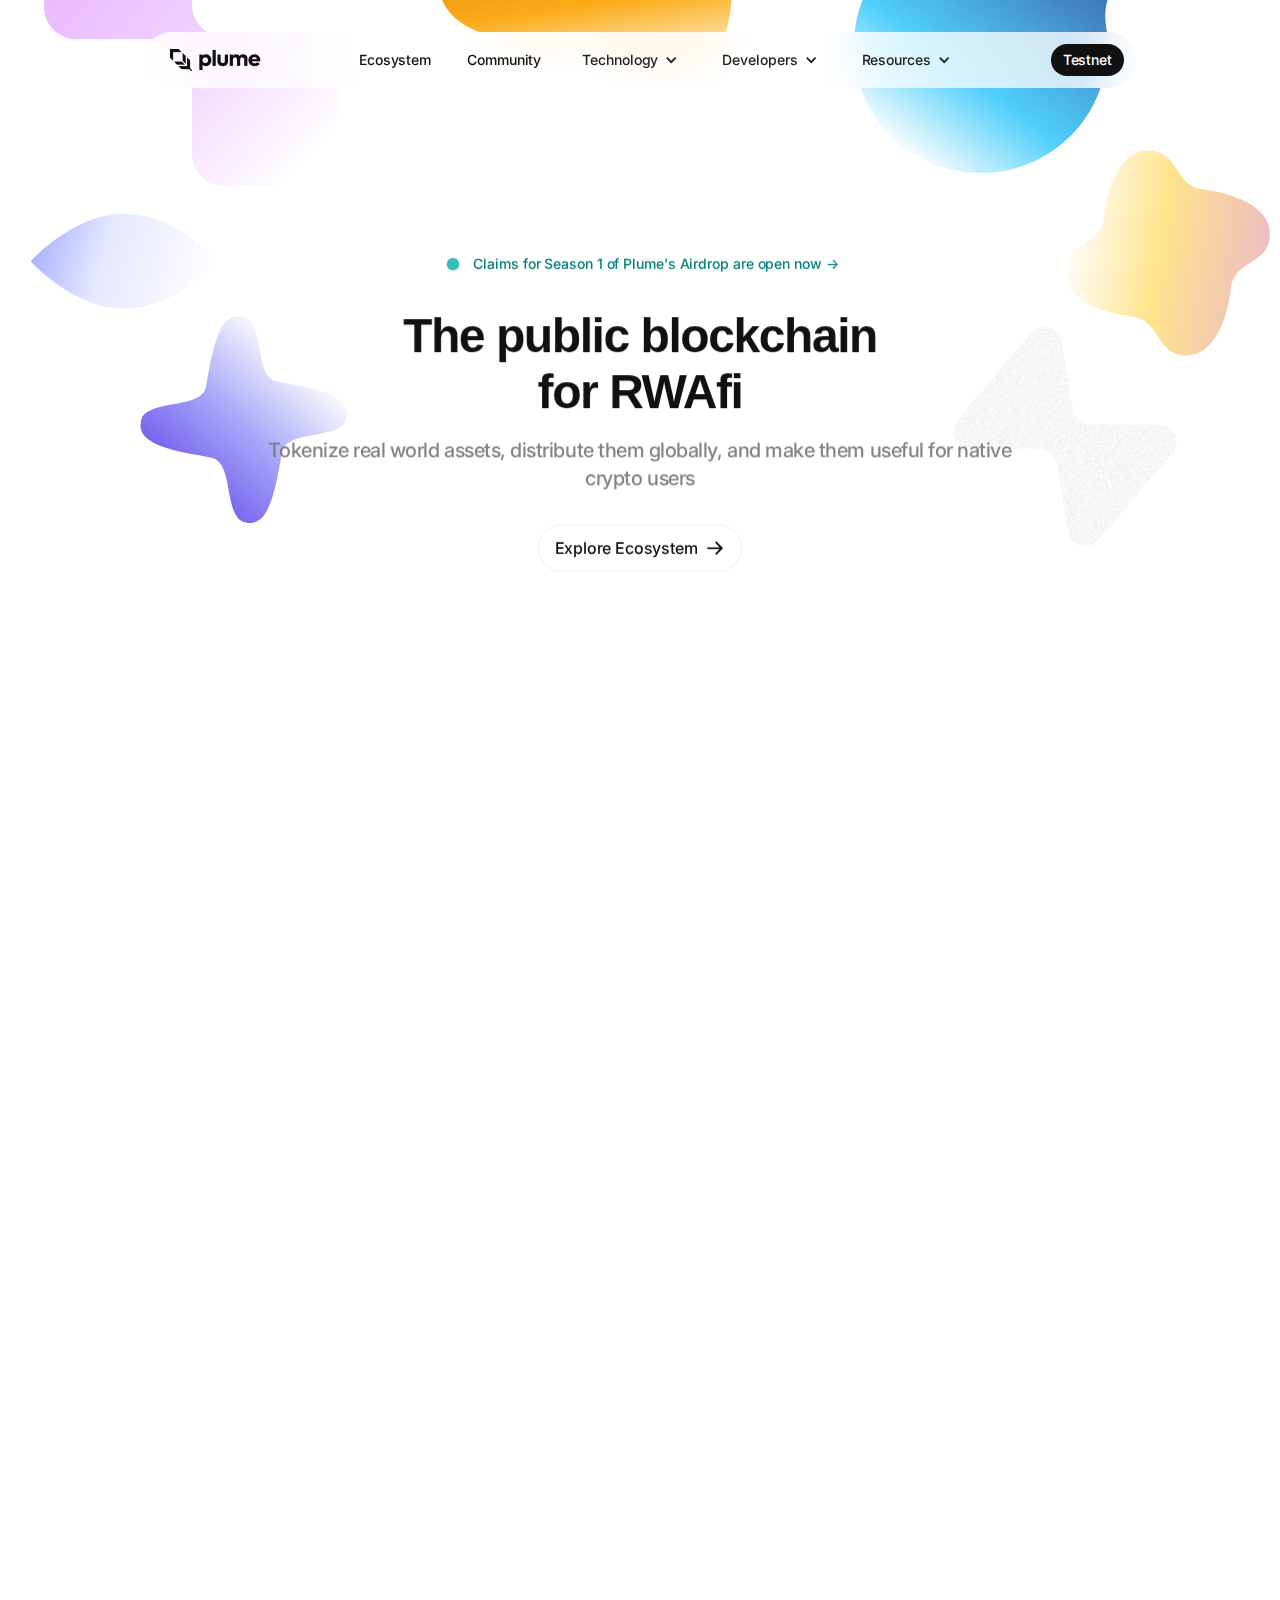
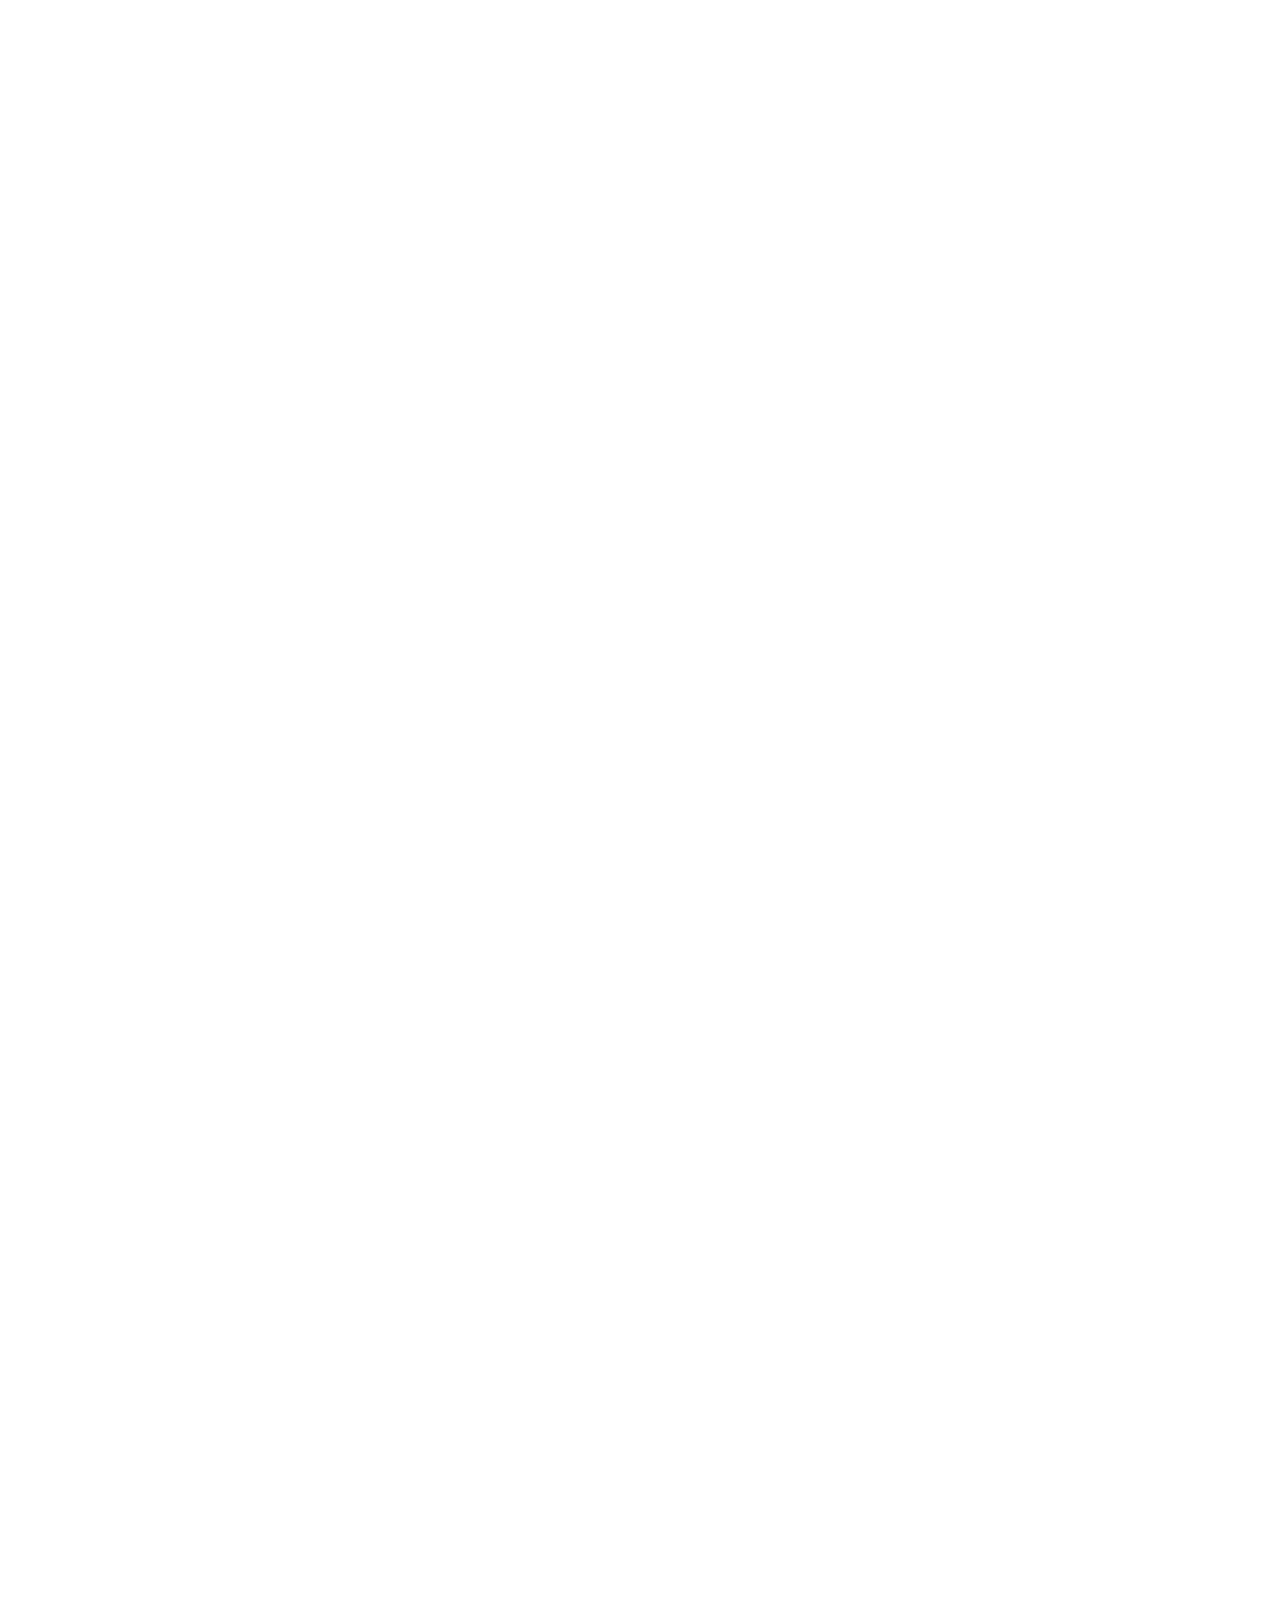
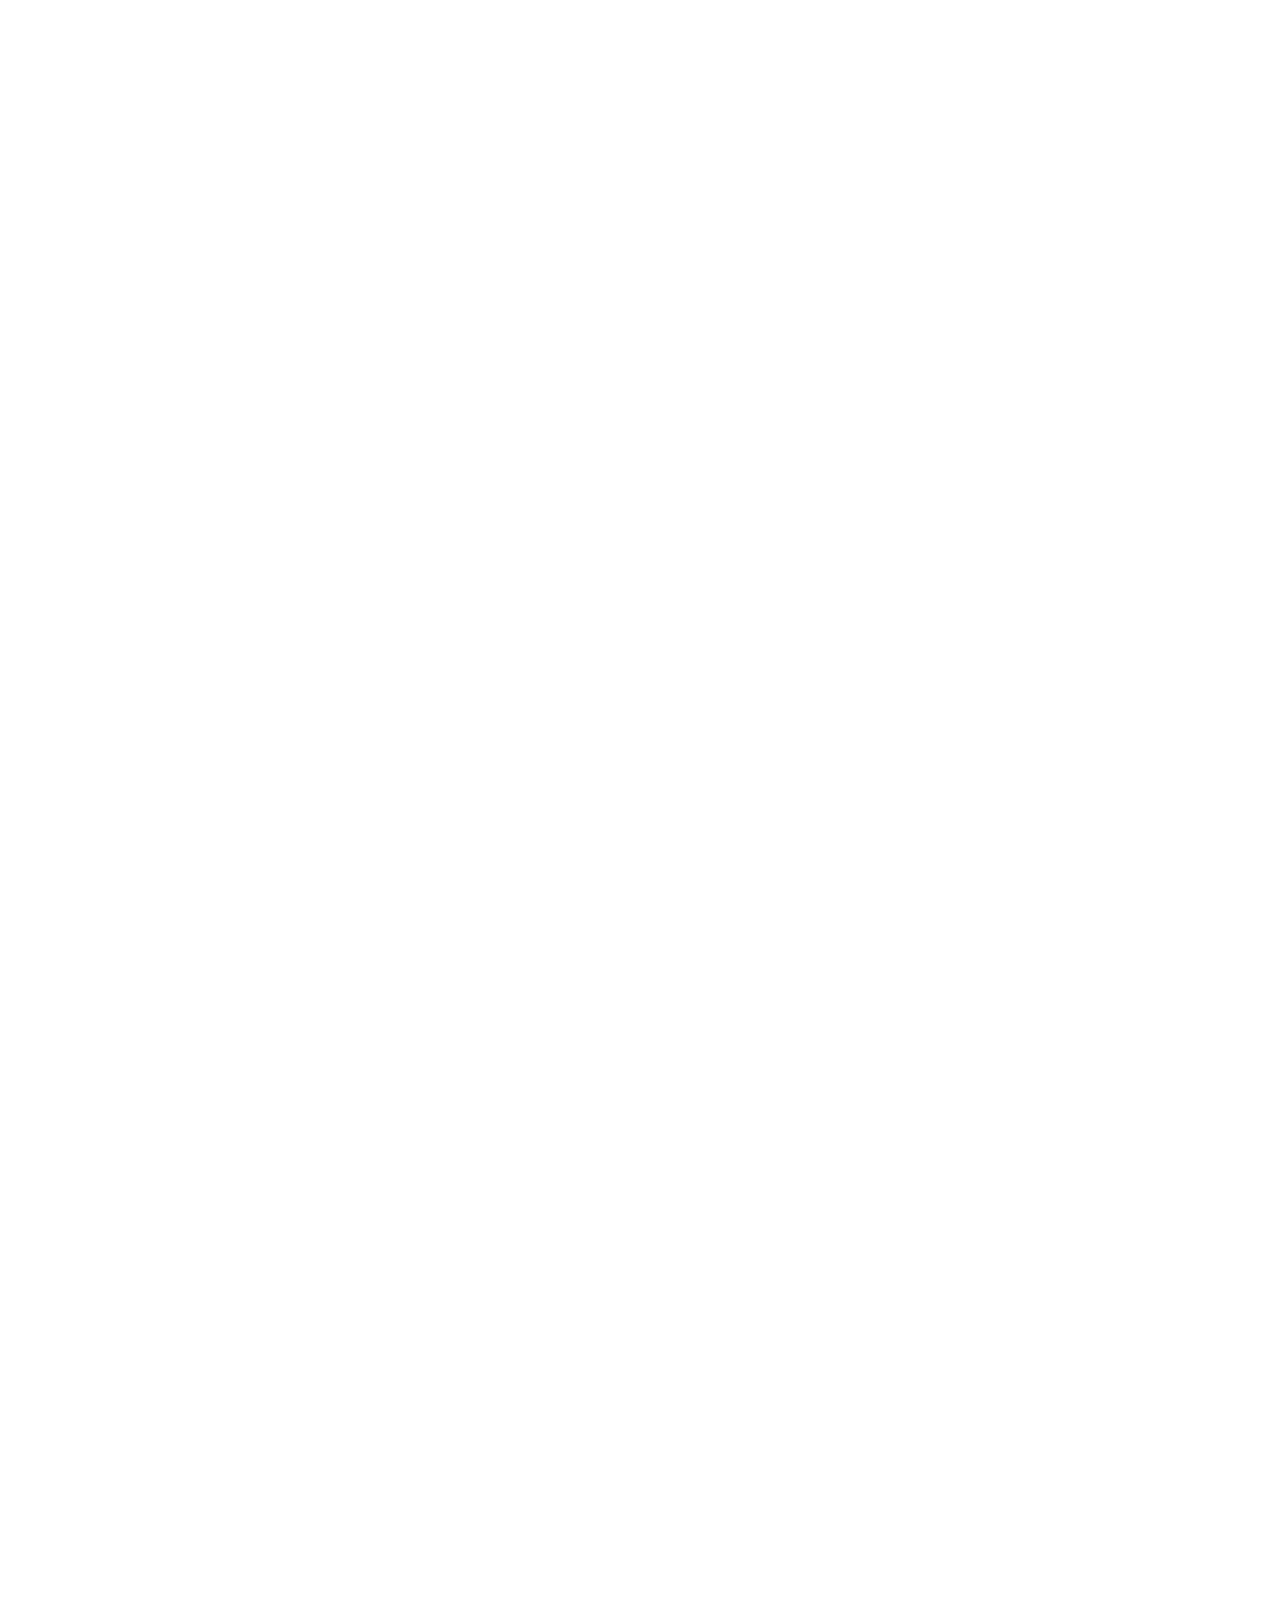
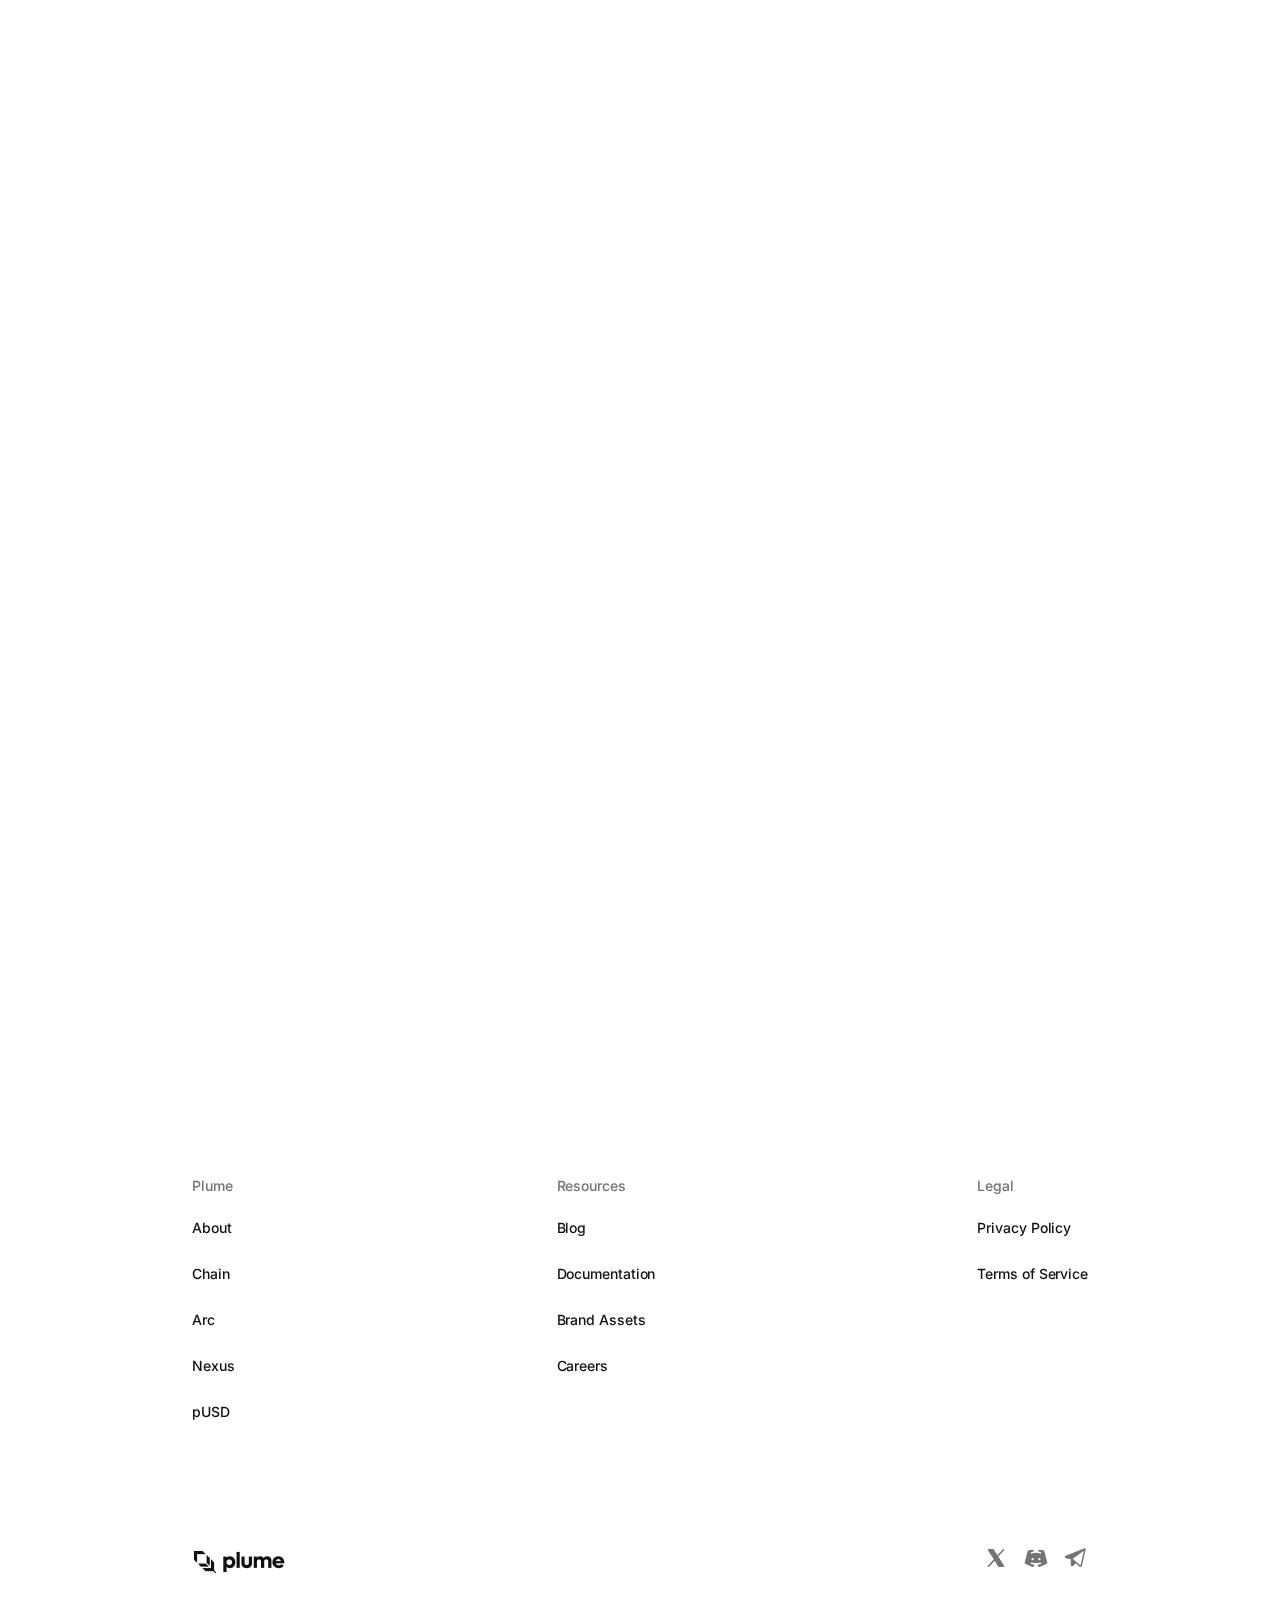
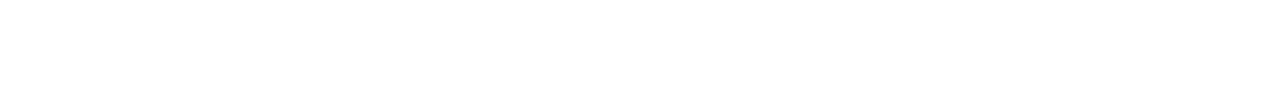
==== index.html @ bb638bd7 "Add files via upload" ====
<!DOCTYPE html>
<!-- saved from url=(0025)https://plumenetwork.xyz/ -->
<html data-wf-domain="plumenetwork.xyz" data-wf-page="67324b2baef7b6e6784f6aaf" data-wf-site="670fc97cba6a0b3f2e579538" lang="en" data-wf-locale="en" class="w-mod-js w-mod-ix wf-inter-n5-active wf-inter-n4-active wf-active"><head><meta http-equiv="Content-Type" content="text/html; charset=UTF-8"><style>.wf-force-outline-none[tabindex="-1"]:focus{outline:none;}</style><title>Plume | The public blockchain for scaling RWAs</title><meta content="Tokenize real world assets, distribute them globally, and make them useful for native crypto users" name="description"><meta content="Plume | The public blockchain for scaling RWAs" property="og:title"><meta content="Tokenize real world assets, distribute them globally, and make them useful for native crypto users" property="og:description"><meta content="sprites/mkstudioBG.png" property="og:image"><meta content="Plume | The public blockchain for scaling RWAs" property="twitter:title"><meta content="Tokenize real world assets, distribute them globally, and make them useful for native crypto users" property="twitter:description"><meta content="https://cdn.prod.website-files.com/670fc97cba6a0b3f2e579538/675d629a39787c3a728f863c_PlumeOG.png" property="twitter:image"><meta property="og:type" content="website"><meta content="summary_large_image" name="twitter:card"><meta content="width=device-width, initial-scale=1" name="viewport"><link href="./index_files/nest-2-0-810cf963e3271a70ba3f44132f80f1.webflow.e66555519.css" rel="stylesheet" type="text/css"><link href="https://fonts.googleapis.com/" rel="preconnect"><link href="https://fonts.gstatic.com/" rel="preconnect" crossorigin="anonymous"><script src="./index_files/webfont.js.Без названия" type="text/javascript"></script><link rel="stylesheet" href="./index_files/css" media="all"><script type="text/javascript">WebFont.load({  google: {    families: ["Inter:regular,500"]  }});</script><script type="text/javascript">!function(o,c){var n=c.documentElement,t=" w-mod-";n.className+=t+"js",("ontouchstart"in o||o.DocumentTouch&&c instanceof DocumentTouch)&&(n.className+=t+"touch")}(window,document);</script><link href="https://cdn.prod.website-files.com/670fc97cba6a0b3f2e579538/671109edcb5f1808ecc1634f_Frame%20(5).png" rel="shortcut icon" type="image/x-icon"><link href="https://cdn.prod.website-files.com/670fc97cba6a0b3f2e579538/671109f539e5be32a76408c8_Frame%20(4).png" rel="apple-touch-icon"><link href="https://plumenetwork.xyz/" rel="canonical"></head><body><div class="page-wrapper"><div data-animation="default" data-collapse="medium" data-duration="400" data-easing="ease" data-easing2="ease" data-no-scroll="1" role="banner" class="navbar w-nav"><div class="nav-wrapper"><a href="https://plumenetwork.xyz/" aria-current="page" class="nav-brand w-nav-brand w--current" aria-label="home"><img src="./index_files/67406fce2fbf3bd41918a4ce_Logo.png" loading="lazy" width="94" alt=""></a><nav role="navigation" class="nav-menu-wrapper w-nav-menu"><ul role="list" class="nav-menu w-list-unstyled"><li><a href="https://plumenetwork.xyz/ecosystem" class="navlink"><div class="label-link mobile-nav">Ecosystem</div></a></li><li><a href="https://plumenetwork.xyz/#community" class="navlink"><div class="label-link mobile-nav">Community</div></a></li><li class="megamenu"><div data-delay="0" data-hover="true" data-w-id="fe8d0132-309e-d86d-2155-80db00e46ed5" class="nav-dropdown w-dropdown"><div class="nav-dropdown-toggle w-dropdown-toggle" id="w-dropdown-toggle-0" aria-controls="w-dropdown-list-0" aria-haspopup="menu" aria-expanded="false" role="button" tabindex="0"><div class="nav-dropdown-icon w-icon-dropdown-toggle" aria-hidden="true" style="transform: translate3d(0px, 0px, 0px) scale3d(1, 1, 1) rotateX(0deg) rotateY(0deg) rotateZ(0deg) skew(0deg, 0deg); transform-style: preserve-3d;"></div><div class="label-link mobile-nav">Technology</div></div><nav class="nav-dropdown-list shadow-three mobile-shadow-hide products w-dropdown-list" id="w-dropdown-list-0" aria-labelledby="w-dropdown-toggle-0"><div class="nav-dropdown-product-wrapper"><div class="nav-product-subheading teritary">Core Products</div><div class="nav-grid-wrapper"><a href="https://docs.plumenetwork.xyz/plume/plume-overview/architecture" target="_blank" class="nav-dropdown-list-link w-inline-block" tabindex="0"><div class="nav-dropdown-menu"><img loading="lazy" src="./index_files/6710f6ae4201df8a7c108f2f_Plume Chain.svg" alt="" class="nav-dropdown-product-icon"><div class="text-area _0px"><div class="label-link">Plume Chain</div><div class="nav-product-subheading">The real world chain</div></div></div></a><a id="w-node-fe8d0132-309e-d86d-2155-80db00e46ee7-6cc7d90e" href="https://plumenetwork.xyz/arc" class="nav-dropdown-list-link w-inline-block" tabindex="0"><div class="nav-dropdown-menu"><img loading="lazy" src="./index_files/6720cf35961f6a507c874342_Arc_Icon.avif" alt="" class="nav-dropdown-product-icon"><div class="text-area _0px"><div class="label-link">Arc</div><div class="nav-product-subheading">Bring anything onchain</div></div></div></a><a id="w-node-e3341908-4d93-db3f-e0b2-0be761709d62-6cc7d90e" href="https://plumenetwork.xyz/pusd" class="nav-dropdown-list-link w-inline-block" tabindex="0"><div class="nav-dropdown-menu"><img loading="lazy" src="./index_files/676e9b2d7b188175ad742137_Token.svg" alt="" class="nav-dropdown-product-icon"><div class="text-area _0px"><div class="label-link">pUSD</div><div class="nav-product-subheading">Ecosystem stablecoin</div></div></div></a><a id="w-node-_93841474-8896-c633-6331-8ea1c13a9096-6cc7d90e" href="https://plumenetwork.xyz/passport" class="nav-dropdown-list-link w-inline-block" tabindex="0"><div class="nav-dropdown-menu"><img loading="lazy" src="./index_files/6773ceb3d17eb55ea7ff92ae_Plume Passport.png" alt="" class="nav-dropdown-product-icon"><div class="text-area _0px"><div class="label-link">Plume Passport</div><div class="nav-product-subheading">The RWAfi Wallet</div></div></div></a></div></div><div class="vertical-divider"></div><div class="nav-dropdown-product-wrapper"><div class="nav-product-subheading teritary">Developer Tools</div><div class="nav-grid-wrapper _2x1"><a href="https://plumenetwork.xyz/blog/skylink" class="nav-dropdown-list-link w-inline-block" tabindex="0"><div class="nav-dropdown-menu"><img width="20" loading="lazy" alt="" src="./index_files/6748a592f6801c851a538cac_Skylink.avif" class="nav-dropdown-product-icon small"><div class="text-area _0px"><div class="label-link">Skylink</div><div class="nav-product-subheading">Omnichain yield</div></div></div></a><a href="https://plumenetwork.xyz/nexus" class="nav-dropdown-list-link w-inline-block" tabindex="0"><div class="nav-dropdown-menu"><img width="20" loading="lazy" alt="" src="./index_files/6748a5927cf199061ff15c9e_Nexus.avif" class="nav-dropdown-product-icon small"><div class="text-area _0px"><div class="label-link">Nexus</div><div class="nav-product-subheading">Onchain data highway</div></div></div></a><a href="https://github.com/plumenetwork" target="_blank" class="nav-dropdown-list-link w-inline-block" tabindex="0"><div class="nav-dropdown-menu"><img loading="lazy" src="./index_files/6748a5916247d642eb257f77_Developer SDK.png" alt="" class="nav-dropdown-product-icon small"><div class="text-area _0px"><div class="label-link">Developer SDK</div><div class="nav-product-subheading">Integrate with RWAs</div></div></div></a></div></div></nav></div></li><li class="list-item"><div data-delay="0" data-hover="true" data-w-id="eb8eb91a-711e-3b75-b6d0-627594a66d32" class="nav-dropdown w-dropdown"><div class="nav-dropdown-toggle w-dropdown-toggle" id="w-dropdown-toggle-1" aria-controls="w-dropdown-list-1" aria-haspopup="menu" aria-expanded="false" role="button" tabindex="0"><div class="nav-dropdown-icon w-icon-dropdown-toggle" aria-hidden="true" style="transform: translate3d(0px, 0px, 0px) scale3d(1, 1, 1) rotateX(0deg) rotateY(0deg) rotateZ(0deg) skew(0deg, 0deg); transform-style: preserve-3d;"></div><div class="label-link mobile-nav">Developers</div></div><nav class="nav-dropdown-list shadow-three mobile-shadow-hide ecosystem w-dropdown-list" id="w-dropdown-list-1" aria-labelledby="w-dropdown-toggle-1"><div class="nav-dropdown-product-wrapper ecosystem"><a href="https://docs.plumenetwork.xyz/plume" target="_blank" class="nav-dropdown-list-link w-inline-block" tabindex="0"><div class="nav-dropdown-menu no-icon"><div class="text-area _0px"><div class="label-link">Documentation</div><div class="nav-product-subheading">Access everything you need to deploy apps on Plume</div></div></div></a><a href="https://plumenetwork.xyz/take-flight-program" class="nav-dropdown-list-link w-inline-block" tabindex="0"><div class="nav-dropdown-menu no-icon"><div class="text-area _0px"><div class="label-link">Take Flight Program</div><div class="nav-product-subheading">Discover essential tools and services for developers</div></div></div></a><a href="https://plumenetwork.xyz/aviation-academy" class="nav-dropdown-list-link w-inline-block" tabindex="0"><div class="nav-dropdown-menu no-icon"><div class="text-area _0px"><div class="label-link">Aviation Academy</div><div class="nav-product-subheading">Exclusive accelerator program for all RWA&nbsp;builders</div></div></div></a></div></nav></div></li><li class="list-item"><div data-delay="0" data-hover="true" data-w-id="0df672ce-7ff7-fd3c-ad74-2c41d672443e" class="nav-dropdown w-dropdown"><div class="nav-dropdown-toggle w-dropdown-toggle" id="w-dropdown-toggle-2" aria-controls="w-dropdown-list-2" aria-haspopup="menu" aria-expanded="false" role="button" tabindex="0"><div class="nav-dropdown-icon w-icon-dropdown-toggle" aria-hidden="true" style="transform: translate3d(0px, 0px, 0px) scale3d(1, 1, 1) rotateX(0deg) rotateY(0deg) rotateZ(0deg) skew(0deg, 0deg); transform-style: preserve-3d;"></div><div class="label-link mobile-nav">Resources</div></div><nav class="nav-dropdown-list shadow-three mobile-shadow-hide ecosystem w-dropdown-list" id="w-dropdown-list-2" aria-labelledby="w-dropdown-toggle-2"><div class="nav-dropdown-product-wrapper ecosystem"><a href="https://plumenetwork.xyz/blog" class="nav-dropdown-list-link w-inline-block" tabindex="0"><div class="nav-dropdown-menu no-icon no-description"><div class="text-area _0px"><div class="label-link">Blog</div></div></div></a><a href="https://plumenetwork.xyz/media-kit" class="nav-dropdown-list-link w-inline-block" tabindex="0"><div class="nav-dropdown-menu no-icon no-description"><div class="text-area _0px"><div class="label-link">Brand Assets</div></div></div></a><a href="https://jobs.ashbyhq.com/plume-network" target="_blank" class="nav-dropdown-list-link w-inline-block" tabindex="0"><div class="nav-dropdown-menu no-icon no-description"><div class="text-area _0px"><div class="label-link">Careers</div></div></div></a><a href="https://docs.plumenetwork.xyz/plume" target="_blank" class="nav-dropdown-list-link w-inline-block" tabindex="0"><div class="nav-dropdown-menu no-icon no-description"><div class="text-area _0px"><div class="label-link">About Plume</div></div></div></a></div></nav></div></li></ul></nav><div class="nav-cta-wrapper"><a href="https://miles.plumenetwork.xyz/" class="navlink cta mobile-only"><div class="label-link">Testnet</div></a><div class="menu-button w-nav-button" style="-webkit-user-select: text;" aria-label="menu" role="button" tabindex="0" aria-controls="w-nav-overlay-0" aria-haspopup="menu" aria-expanded="false"><div class="w-icon-nav-menu"></div></div></div></div><div class="spacer _140px"></div><div class="w-nav-overlay" data-wf-ignore="" id="w-nav-overlay-0"></div></div><div class="lottie-hero" data-w-id="0368e6d7-a302-f1f2-7a1b-237a6a1815b2" data-animation-type="lottie" data-src="https://cdn.prod.website-files.com/670fc97cba6a0b3f2e579538/6733bc52d12033080bbe8a1b_Hero%20(2).json" data-loop="0" data-direction="1" data-autoplay="1" data-is-ix2-target="0" data-renderer="svg" data-default-duration="0" data-duration="0"><svg xmlns="http://www.w3.org/2000/svg" xmlns:xlink="http://www.w3.org/1999/xlink" viewBox="0 0 1920 900" width="1920" height="900" preserveAspectRatio="xMidYMid meet" style="width: 100%; height: 100%; transform: translate3d(0px, 0px, 0px); content-visibility: visible;"><defs><clippath id="__lottie_element_3"><rect width="1920" height="900" x="0" y="0"></rect></clippath><image href="[data-uri]"></image><clippath id="__lottie_element_10"><path d="M0,0 L649,0 L649,325 L0,325z"></path></clippath><clippath id="__lottie_element_15"><path d="M0,0 L319,0 L319,319 L0,319z"></path></clippath><clippath id="__lottie_element_20"><path d="M0,0 L359,0 L359,359 L0,359z"></path></clippath><clippath id="__lottie_element_25"><path d="M0,0 L445,0 L445,280 L0,280z"></path></clippath><clippath id="__lottie_element_30"><path d="M0,0 L491,0 L491,491 L0,491z"></path></clippath><clippath id="__lottie_element_35"><path d="M0,0 L599,0 L599,262 L0,262z"></path></clippath><clippath id="__lottie_element_40"><path d="M0,0 L283,0 L283,282 L0,282z"></path></clippath><clippath id="__lottie_element_44"><path d="M0,0 L649,0 L649,325 L0,325z"></path></clippath><g id="__lottie_element_47"><g transform="matrix(1,0,0,1,113,-306)" opacity="1" style="display: block;"><g opacity="1" transform="matrix(1,0,0,1,-112.8095703125,-17.66436767578125)"><g opacity="1" transform="matrix(-0.962279736995697,-0.27206191420555115,0.27206191420555115,-0.962279736995697,324.183837890625,324.18377685546875)"><path fill="rgb(0,0,0)" fill-opacity="1" d=" M262.6369934082031,-262.6369934082031 C262.6369934082031,-262.6369934082031 262.6369934082031,262.6369934082031 262.6369934082031,262.6369934082031 C262.6369934082031,262.6369934082031 -262.6369934082031,262.6369934082031 -262.6369934082031,262.6369934082031 C-262.6369934082031,262.6369934082031 -262.6369934082031,-262.6369934082031 -262.6369934082031,-262.6369934082031 C-262.6369934082031,-262.6369934082031 262.6369934082031,-262.6369934082031 262.6369934082031,-262.6369934082031z"></path></g></g></g></g><mask id="__lottie_element_47_1" mask-type="alpha"><use href="#__lottie_element_47"></use></mask><clippath id="__lottie_element_55"><path d="M0,0 L534,0 L534,283 L0,283z"></path></clippath><clippath id="__lottie_element_59"><path d="M0,0 L534,0 L534,283 L0,283z"></path></clippath><g id="__lottie_element_62"><g transform="matrix(1,0,0,1,22,-305)" opacity="1" style="display: block;"><g opacity="1" transform="matrix(1,0,0,1,0,0)"><g opacity="1" transform="matrix(1,0,0,1,0,0)"><path fill="rgb(0,0,0)" fill-opacity="1" d=" M62.831016540527344,157.0581817626953 C76.74102020263672,186.73818969726562 69.57101440429688,224.91429138183594 47.831016540527344,249.4454803466797 C29.43101692199707,270.2183837890625 15.291017532348633,295.3583984375 7.231017112731934,323.8577575683594 C-21.378982543945312,425.05218505859375 37.46101760864258,530.2802124023438 138.6610107421875,558.8911743164062 C239.85101318359375,587.502197265625 345.0810241699219,528.6611938476562 373.6910095214844,427.4661865234375 C381.5710144042969,399.610595703125 382.8210144042969,371.4491882324219 378.3810119628906,344.66339111328125 C373.0210266113281,312.3265686035156 387.2610168457031,276.1844787597656 414.8310241699219,258.45458984375 C449.031005859375,236.45828247070312 477.84100341796875,205.87619018554688 497.6910095214844,168.711181640625 C511.36102294921875,143.1221923828125 494.6310119628906,113.67118835449219 466.72100830078125,105.77919006347656 C344.3443603515625,71.18019104003906 221.96768188476562,36.5811882019043 99.59101867675781,1.9821873903274536 C71.68101501464844,-5.9108123779296875 42.011016845703125,10.420186996459961 40.25101852416992,39.37818908691406 C37.75101852416992,80.60718536376953 45.90101623535156,120.96218872070312 62.831016540527344,157.0581817626953 C62.831016540527344,157.0581817626953 62.831016540527344,157.0581817626953 62.831016540527344,157.0581817626953 C62.831016540527344,157.0581817626953 62.831016540527344,157.0581817626953 62.831016540527344,157.0581817626953z"></path><g opacity="1" transform="matrix(1,0,0,1,0,0)"></g></g></g></g></g><mask id="__lottie_element_62_1" mask-type="alpha"><use href="#__lottie_element_62"></use></mask><lineargradient id="__lottie_element_71" spreadMethod="pad" gradientUnits="userSpaceOnUse" x1="-216.8599853515625" y1="225.56500244140625" x2="126.469970703125" y2="-230.093994140625"><stop offset="0%" stop-color="rgb(255,255,255)" stop-opacity="1"></stop><stop offset="27%" stop-color="rgb(82,208,251)" stop-opacity="1"></stop><stop offset="100%" stop-color="rgb(50,45,127)" stop-opacity="1"></stop></lineargradient><clippath id="__lottie_element_76"><path d="M0,0 L319,0 L319,319 L0,319z"></path></clippath><g id="__lottie_element_79"><g transform="matrix(1,0,0,1,6,6)" opacity="1" style="display: block;"><g opacity="1" transform="matrix(1,0,0,1,0,0)"><g opacity="1" transform="matrix(1,0,0,1,0,0)"><path fill="rgb(0,0,0)" fill-opacity="1" d=" M176.81454467773438,307.3863525390625 C136.42454528808594,302.6533508300781 142.1045379638672,254.18235778808594 101.71453857421875,249.4503631591797 C55.22454071044922,244.00335693359375 -5.1054582595825195,223.30435180664062 0.3445417881011963,176.80235290527344 C5.0845417976379395,136.4143524169922 53.534542083740234,142.0923614501953 58.274539947509766,101.70536041259766 C63.714542388916016,55.23735809326172 84.41454315185547,-5.104641914367676 130.92454528808594,0.34435805678367615 C171.31454467773438,5.077358245849609 165.63453674316406,53.54835891723633 206.01454162597656,58.28135681152344 C252.49453735351562,63.726356506347656 312.83453369140625,84.42636108398438 307.3845520019531,130.92835998535156 C302.654541015625,171.3163604736328 254.18453979492188,165.63735961914062 249.4445343017578,206.02435302734375 C243.97454833984375,252.5753631591797 223.30453491210938,312.8333435058594 176.81454467773438,307.3863525390625 C176.81454467773438,307.3863525390625 176.81454467773438,307.3863525390625 176.81454467773438,307.3863525390625 C176.81454467773438,307.3863525390625 176.81454467773438,307.3863525390625 176.81454467773438,307.3863525390625z"></path><g opacity="1" transform="matrix(1,0,0,1,0,0)"></g></g></g></g></g><mask id="__lottie_element_79_1" mask-type="alpha"><use href="#__lottie_element_79"></use></mask><lineargradient id="__lottie_element_88" spreadMethod="pad" gradientUnits="userSpaceOnUse" x1="316" y1="35" x2="-150.4000244140625" y2="-34.102996826171875"><stop offset="0%" stop-color="rgb(223,153,247)" stop-opacity="1"></stop><stop offset="70%" stop-color="rgb(255,229,144)" stop-opacity="1"></stop><stop offset="100%" stop-color="rgb(255,255,255)" stop-opacity="1"></stop></lineargradient><clippath id="__lottie_element_93"><path d="M0,0 L359,0 L359,359 L0,359z"></path></clippath><g id="__lottie_element_96"><g transform="matrix(1,0,0,1,24,24)" opacity="1" style="display: block;"><g opacity="1" transform="matrix(1,0,0,1,-23.7913818359375,-23.789093017578125)"><g opacity="1" transform="matrix(0.9773417115211487,0.21166767179965973,-0.21166767179965973,0.9773417115211487,179.26397705078125,179.26397705078125)"><path fill="rgb(0,0,0)" fill-opacity="1" d=" M150.7675018310547,-150.7675018310547 C150.7675018310547,-150.7675018310547 150.7675018310547,150.7675018310547 150.7675018310547,150.7675018310547 C150.7675018310547,150.7675018310547 -150.7675018310547,150.7675018310547 -150.7675018310547,150.7675018310547 C-150.7675018310547,150.7675018310547 -150.7675018310547,-150.7675018310547 -150.7675018310547,-150.7675018310547 C-150.7675018310547,-150.7675018310547 150.7675018310547,-150.7675018310547 150.7675018310547,-150.7675018310547z"></path></g></g></g></g><mask id="__lottie_element_96_1" mask-type="alpha"><use href="#__lottie_element_96"></use></mask><clippath id="__lottie_element_104"><path d="M0,0 L359,0 L359,359 L0,359z"></path></clippath><clippath id="__lottie_element_108"><path d="M0,0 L359,0 L359,359 L0,359z"></path></clippath><g id="__lottie_element_111"><g clip-path="url(#__lottie_element_112)" transform="matrix(1,0,0,1,0.208831787109375,0.210906982421875)" opacity="1" style="display: block;"><g transform="matrix(1,0,0,1,0,0)" opacity="1" style="display: block;"><g opacity="1" transform="matrix(1,0,0,1,0.0000152587890625,0.0000152587890625)"><path fill="rgb(255,255,255)" fill-opacity="1" d=" M358.52801513671875,63.82500076293945 C260.2936706542969,42.54999923706055 162.059326171875,21.274999618530273 63.82500076293945,0 C42.54999923706055,98.23433685302734 21.274999618530273,196.4686737060547 0,294.7030029296875 C98.23433685302734,315.9779968261719 196.4686737060547,337.25299072265625 294.7030029296875,358.52801513671875 C315.9779968261719,260.2936706542969 337.25299072265625,162.059326171875 358.52801513671875,63.82500076293945 C358.52801513671875,63.82500076293945 358.52801513671875,63.82500076293945 358.52801513671875,63.82500076293945 C358.52801513671875,63.82500076293945 358.52801513671875,63.82500076293945 358.52801513671875,63.82500076293945z"></path></g></g></g></g><clippath id="__lottie_element_112"><path d="M0,0 L359,0 L359,359 L0,359z"></path></clippath><mask id="__lottie_element_111_1" mask-type="alpha"><use href="#__lottie_element_111"></use></mask><clippath id="__lottie_element_120"><path d="M0,0 L327,0 L327,327 L0,327z"></path></clippath><clippath id="__lottie_element_124"><path d="M0,0 L327,0 L327,327 L0,327z"></path></clippath><g id="__lottie_element_127"><g transform="matrix(1,0,0,1,8,8)" opacity="1" style="display: block;"><g opacity="1" transform="matrix(1,0,0,1,0,0)"><g opacity="1" transform="matrix(1,0,0,1,0,0)"><path fill="rgb(0,0,0)" fill-opacity="1" d=" M157.9578399658203,310.2759094238281 C123.55984497070312,302.826904296875 141.4418487548828,220.26390075683594 107.04283905029297,212.81390380859375 C67.45184326171875,204.23989868164062 -7.900157928466797,197.53990173339844 0.6738421320915222,157.95089721679688 C8.122841835021973,123.55490112304688 90.67584228515625,141.43389892578125 98.12483978271484,107.03789520263672 C106.69583892822266,67.46289825439453 113.39684295654297,-7.901102542877197 152.9878387451172,0.6738976240158081 C187.38584899902344,8.123897552490234 169.5048370361328,90.68689727783203 203.90284729003906,98.13589477539062 C243.49383544921875,106.71089935302734 318.8468322753906,113.40989685058594 310.2758483886719,152.98390197753906 C302.8258361816406,187.3809051513672 220.2588348388672,169.4989013671875 212.80984497070312,203.8948974609375 C204.23583984375,243.48390197753906 197.54983520507812,318.85089111328125 157.9578399658203,310.2759094238281 C157.9578399658203,310.2759094238281 157.9578399658203,310.2759094238281 157.9578399658203,310.2759094238281 C157.9578399658203,310.2759094238281 157.9578399658203,310.2759094238281 157.9578399658203,310.2759094238281z"></path><g opacity="1" transform="matrix(1,0,0,1,0,0)"></g></g></g></g></g><mask id="__lottie_element_127_1" mask-type="alpha"><use href="#__lottie_element_127"></use></mask><lineargradient id="__lottie_element_136" spreadMethod="pad" gradientUnits="userSpaceOnUse" x1="95.5" y1="-86" x2="-128" y2="153.5"><stop offset="0%" stop-color="rgb(255,255,255)" stop-opacity="1"></stop><stop offset="40%" stop-color="rgb(173,173,250)" stop-opacity="1"></stop><stop offset="100%" stop-color="rgb(90,60,232)" stop-opacity="1"></stop></lineargradient><clippath id="__lottie_element_144"><path d="M0,0 L445,0 L445,280 L0,280z"></path></clippath><g id="__lottie_element_147"><g transform="matrix(1,0,0,1,0,-165)" opacity="1" style="display: block;"><g opacity="1" transform="matrix(1,0,0,1,0,0)"><g opacity="1" transform="matrix(1,0,0,1,222.29200744628906,222.29200744628906)"><path fill="rgb(0,0,0)" fill-opacity="1" d=" M222.29200744628906,-222.29200744628906 C222.29200744628906,-222.29200744628906 222.29200744628906,222.29200744628906 222.29200744628906,222.29200744628906 C222.29200744628906,222.29200744628906 -222.29200744628906,222.29200744628906 -222.29200744628906,222.29200744628906 C-222.29200744628906,222.29200744628906 -222.29200744628906,-222.29200744628906 -222.29200744628906,-222.29200744628906 C-222.29200744628906,-222.29200744628906 222.29200744628906,-222.29200744628906 222.29200744628906,-222.29200744628906z"></path></g></g></g></g><mask id="__lottie_element_147_1" mask-type="alpha"><use href="#__lottie_element_147"></use></mask><clippath id="__lottie_element_155"><path d="M0,0 L445,0 L445,281 L0,281z"></path></clippath><clippath id="__lottie_element_159"><path d="M0,0 L445,0 L445,281 L0,281z"></path></clippath><g id="__lottie_element_162"><g clip-path="url(#__lottie_element_163)" transform="matrix(1,0,0,1,0,-164)" opacity="1" style="display: block;"><g transform="matrix(1,0,0,1,0,0)" opacity="1" style="display: block;"><g opacity="1" transform="matrix(1,0,0,1,0.0000152587890625,0.0000152587890625)"><path fill="rgb(255,255,255)" fill-opacity="1" d=" M444.5840148925781,0 C296.38934326171875,0 148.19467163085938,0 0,0 C0,148.19467163085938 0,296.38934326171875 0,444.5840148925781 C148.19467163085938,444.5840148925781 296.38934326171875,444.5840148925781 444.5840148925781,444.5840148925781 C444.5840148925781,296.38934326171875 444.5840148925781,148.19467163085938 444.5840148925781,0 C444.5840148925781,0 444.5840148925781,0 444.5840148925781,0 C444.5840148925781,0 444.5840148925781,0 444.5840148925781,0z"></path></g></g></g></g><clippath id="__lottie_element_163"><path d="M0,0 L445,0 L445,445 L0,445z"></path></clippath><mask id="__lottie_element_162_1" mask-type="alpha"><use href="#__lottie_element_162"></use></mask><clippath id="__lottie_element_171"><path d="M0,0 L445,0 L445,281 L0,281z"></path></clippath><clippath id="__lottie_element_175"><path d="M0,0 L445,0 L445,281 L0,281z"></path></clippath><g id="__lottie_element_178"><g transform="matrix(1,0,0,1,0,-164)" opacity="1" style="display: block;"><g opacity="1" transform="matrix(1,0,0,1,0,0)"><g opacity="1" transform="matrix(1,0,0,1,0,0)"><path fill="rgb(0,0,0)" fill-opacity="1" d=" M222.29200744628906,48.904300689697266 C222.29200744628906,21.895200729370117 200.39700317382812,0 173.38800048828125,0 C131.89332580566406,0 90.39866638183594,0 48.90399932861328,0 C21.895000457763672,0 1.4210854715202004e-14,21.895099639892578 1.4210854715202004e-14,48.904300689697266 C1.4210854715202004e-14,90.93186950683594 1.4210854715202004e-14,132.9594268798828 1.4210854715202004e-14,174.98699951171875 C1.4210854715202004e-14,201.99620056152344 21.895000457763672,223.88999938964844 48.90399932861328,223.88999938964844 C90.39866638183594,223.88999938964844 131.89332580566406,223.88999938964844 173.38800048828125,223.88999938964844 C200.39700317382812,223.88999938964844 222.29200744628906,245.78599548339844 222.29200744628906,272.7950134277344 C222.29200744628906,313.75665283203125 222.29200744628906,354.71832275390625 222.29200744628906,395.67999267578125 C222.29200744628906,422.68798828125 244.18800354003906,444.5840148925781 271.1960144042969,444.5840148925781 C312.690673828125,444.5840148925781 354.1853332519531,444.5840148925781 395.67999267578125,444.5840148925781 C422.68798828125,444.5840148925781 444.5840148925781,422.68798828125 444.5840148925781,395.67999267578125 C444.5840148925781,353.6520080566406 444.5840148925781,311.6239929199219 444.5840148925781,269.59600830078125 C444.5840148925781,242.58700561523438 422.68798828125,220.6929931640625 395.67999267578125,220.6929931640625 C354.1853332519531,220.6929931640625 312.690673828125,220.6929931640625 271.1960144042969,220.6929931640625 C244.18800354003906,220.6929931640625 222.29200744628906,198.797607421875 222.29200744628906,171.7884063720703 C222.29200744628906,130.8270263671875 222.29200744628906,89.86566925048828 222.29200744628906,48.904300689697266 C222.29200744628906,48.904300689697266 222.29200744628906,48.904300689697266 222.29200744628906,48.904300689697266 C222.29200744628906,48.904300689697266 222.29200744628906,48.904300689697266 222.29200744628906,48.904300689697266z"></path><g opacity="1" transform="matrix(1,0,0,1,0,0)"></g></g></g></g></g><mask id="__lottie_element_178_1" mask-type="alpha"><use href="#__lottie_element_178"></use></mask><lineargradient id="__lottie_element_187" spreadMethod="pad" gradientUnits="userSpaceOnUse" x1="-191.37899780273438" y1="-164.7041015625" x2="175.40301513671875" y2="176.51400756835938"><stop offset="0%" stop-color="rgb(233,184,255)" stop-opacity="1"></stop><stop offset="50%" stop-color="rgb(241,210,255)" stop-opacity="1"></stop><stop offset="100%" stop-color="rgb(255,255,255)" stop-opacity="1"></stop></lineargradient><clippath id="__lottie_element_195"><path d="M0,0 L491,0 L491,491 L0,491z"></path></clippath><g id="__lottie_element_198"><g transform="matrix(1,0,0,1,78,81)" opacity="1" style="display: block;"><g opacity="1" transform="matrix(1,0,0,1,-77.735595703125,-80.45037841796875)"><g opacity="1" transform="matrix(0.6492728590965271,-0.7605555653572083,0.7605555653572083,0.6492728590965271,245.05850219726562,245.05850219726562)"><path fill="rgb(0,0,0)" fill-opacity="1" d=" M173.82150268554688,-173.82150268554688 C173.82150268554688,-173.82150268554688 173.82150268554688,173.82150268554688 173.82150268554688,173.82150268554688 C173.82150268554688,173.82150268554688 -173.82150268554688,173.82150268554688 -173.82150268554688,173.82150268554688 C-173.82150268554688,173.82150268554688 -173.82150268554688,-173.82150268554688 -173.82150268554688,-173.82150268554688 C-173.82150268554688,-173.82150268554688 173.82150268554688,-173.82150268554688 173.82150268554688,-173.82150268554688z"></path></g></g></g></g><mask id="__lottie_element_198_1" mask-type="alpha"><use href="#__lottie_element_198"></use></mask><clippath id="__lottie_element_206"><path d="M0,0 L353,0 L353,345 L0,345z"></path></clippath><clippath id="__lottie_element_210"><path d="M0,0 L353,0 L353,345 L0,345z"></path></clippath><g id="__lottie_element_213"><g transform="matrix(1,0,0,1,9,8)" opacity="1" style="display: block;"><g opacity="1" transform="matrix(1,0,0,1,0,0)"><g opacity="1" transform="matrix(1,0,0,1,0,0)"><path fill="rgb(0,0,0)" fill-opacity="1" d=" M179.80435180664062,124.15245056152344 C181.8843536376953,136.64845275878906 192.6543426513672,145.8374481201172 205.31434631347656,145.9344482421875 C239.90101623535156,146.20278930664062 274.4876708984375,146.4711151123047 309.0743408203125,146.7394561767578 C331.2343444824219,146.9114532470703 343.0943603515625,172.88845825195312 328.704345703125,189.74044799804688 C291.74102783203125,233.0384521484375 254.77767944335938,276.3364562988281 217.81434631347656,319.63446044921875 C203.43435668945312,336.4854431152344 175.9143524169922,328.8504638671875 172.26434326171875,306.9954528808594 C166.57435607910156,272.880126953125 160.8843536376953,238.76478576660156 155.19435119628906,204.6494598388672 C153.11434936523438,192.15444946289062 142.34434509277344,182.9654541015625 129.68435668945312,182.86744689941406 C95.0976791381836,182.59945678710938 60.511016845703125,182.33145141601562 25.924348831176758,182.06344604492188 C3.7643492221832275,181.8924560546875 -8.095650672912598,155.91445922851562 6.294349193572998,139.0624542236328 C43.25768280029297,95.76445007324219 80.22101593017578,52.466453552246094 117.1843490600586,9.168452262878418 C131.56434631347656,-7.68154764175415 159.0843505859375,-0.047547757625579834 162.73434448242188,21.807453155517578 C168.42434692382812,55.92245101928711 174.11434936523438,90.0374526977539 179.80435180664062,124.15245056152344 C179.80435180664062,124.15245056152344 179.80435180664062,124.15245056152344 179.80435180664062,124.15245056152344 C179.80435180664062,124.15245056152344 179.80435180664062,124.15245056152344 179.80435180664062,124.15245056152344z"></path><g opacity="1" transform="matrix(1,0,0,1,0,0)"></g></g></g></g></g><mask id="__lottie_element_213_1" mask-type="alpha"><use href="#__lottie_element_213"></use></mask><lineargradient id="__lottie_element_222" spreadMethod="pad" gradientUnits="userSpaceOnUse" x1="-100.22998046875" y1="-100.23101806640625" x2="129" y2="267.5"><stop offset="0%" stop-color="rgb(255,255,255)" stop-opacity="1"></stop><stop offset="38%" stop-color="rgb(140,255,110)" stop-opacity="1"></stop><stop offset="100%" stop-color="rgb(0,102,89)" stop-opacity="1"></stop></lineargradient><clippath id="__lottie_element_227"><path d="M0,0 L599,0 L599,262 L0,262z"></path></clippath><g id="__lottie_element_230"><g transform="matrix(1,0,0,1,48,-380)" opacity="1" style="display: block;"><g opacity="1" transform="matrix(1,0,0,1,-47.509521484375,42.97137451171875)"><g opacity="1" transform="matrix(0.9893140196800232,-0.14580054581165314,0.14580054581165314,0.9893140196800232,299.0209655761719,299.02099609375)"><path fill="rgb(0,0,0)" fill-opacity="1" d=" M263.4280090332031,-263.4280090332031 C263.4280090332031,-263.4280090332031 263.4280090332031,263.4280090332031 263.4280090332031,263.4280090332031 C263.4280090332031,263.4280090332031 -263.4280090332031,263.4280090332031 -263.4280090332031,263.4280090332031 C-263.4280090332031,263.4280090332031 -263.4280090332031,-263.4280090332031 -263.4280090332031,-263.4280090332031 C-263.4280090332031,-263.4280090332031 263.4280090332031,-263.4280090332031 263.4280090332031,-263.4280090332031z"></path></g></g></g></g><mask id="__lottie_element_230_1" mask-type="alpha"><use href="#__lottie_element_230"></use></mask><clippath id="__lottie_element_238"><path d="M0,0 L599,0 L599,263 L0,263z"></path></clippath><clippath id="__lottie_element_242"><path d="M0,0 L599,0 L599,263 L0,263z"></path></clippath><g id="__lottie_element_245"><g clip-path="url(#__lottie_element_246)" transform="matrix(1,0,0,1,0.490478515625,-336.0287170410156)" opacity="1" style="display: block;"><g transform="matrix(1,0,0,1,0,0)" opacity="1" style="display: block;"><g opacity="1" transform="matrix(1,0,0,1,-0.000030517578125,0)"><path fill="rgb(255,255,255)" fill-opacity="1" d=" M521.22998046875,0 C347.4866638183594,25.60533332824707 173.7433319091797,51.21066665649414 0,76.81600189208984 C25.60533332824707,250.55799865722656 51.21066665649414,424.29998779296875 76.81600189208984,598.0419921875 C250.5573272705078,572.4366455078125 424.2986755371094,546.8313598632812 598.0399780273438,521.2260131835938 C572.4366455078125,347.4840087890625 546.8333129882812,173.74200439453125 521.22998046875,0 C521.22998046875,0 521.22998046875,0 521.22998046875,0 C521.22998046875,0 521.22998046875,0 521.22998046875,0z"></path></g></g></g></g><clippath id="__lottie_element_246"><path d="M0,0 L599,0 L599,599 L0,599z"></path></clippath><mask id="__lottie_element_245_1" mask-type="alpha"><use href="#__lottie_element_245"></use></mask><clippath id="__lottie_element_254"><path d="M0,0 L512,0 L512,128 L0,128z"></path></clippath><clippath id="__lottie_element_258"><path d="M0,0 L512,0 L512,128 L0,128z"></path></clippath><g id="__lottie_element_261"><g transform="matrix(1,0,0,1,5,-379)" opacity="1" style="display: block;"><g opacity="1" transform="matrix(1,0,0,1,0,0)"><g opacity="1" transform="matrix(1,0,0,1,0,0)"><path fill="rgb(0,0,0)" fill-opacity="1" d=" M283.2174987792969,469.2432861328125 C304.03350830078125,487.86328125 324.84649658203125,506.48126220703125 360.2195129394531,501.2682800292969 C441.6505126953125,489.2682800292969 449.20050048828125,377.50115966796875 437.22052001953125,295.9559631347656 C432.010498046875,260.58526611328125 450.6205139160156,239.77227783203125 469.2405090332031,218.9592742919922 C487.8605041503906,198.14427185058594 506.4905090332031,177.3302764892578 501.2705078125,141.9602813720703 C489.2705078125,60.509273529052734 377.3424987792969,52.943275451660156 295.94451904296875,64.93827056884766 C260.57452392578125,70.15127563476562 239.75851440429688,51.53327560424805 218.9455108642578,32.91427230834961 C198.13050842285156,14.295273780822754 177.31651306152344,-4.323726177215576 141.94351196289062,0.8892738819122314 C60.487510681152344,12.89427375793457 52.91950988769531,124.81627655029297 64.91450500488281,206.207275390625 C70.12751007080078,241.57827758789062 51.51450729370117,262.3901672363281 32.90150833129883,283.20257568359375 C14.289508819580078,304.0162658691406 -4.323491096496582,324.8285827636719 0.8895087838172913,360.198974609375 C12.893508911132812,441.64837646484375 124.79151153564453,449.2203674316406 206.21751403808594,437.22027587890625 C241.58950805664062,432.00726318359375 262.40350341796875,450.62506103515625 283.2174987792969,469.2432861328125 C283.2174987792969,469.2432861328125 283.2174987792969,469.2432861328125 283.2174987792969,469.2432861328125 C283.2174987792969,469.2432861328125 283.2174987792969,469.2432861328125 283.2174987792969,469.2432861328125z M265.2925109863281,347.5057678222656 C318.54852294921875,339.6570739746094 355.35650634765625,290.124267578125 347.5085144042969,236.86827087402344 C339.6595153808594,183.61328125 290.1264953613281,146.8032684326172 236.87051391601562,154.6522674560547 C183.61550903320312,162.50027465820312 146.80650329589844,212.0352783203125 154.65451049804688,265.2898864746094 C162.50350952148438,318.54608154296875 212.03750610351562,355.35418701171875 265.2925109863281,347.5057678222656 C265.2925109863281,347.5057678222656 265.2925109863281,347.5057678222656 265.2925109863281,347.5057678222656 C265.2925109863281,347.5057678222656 265.2925109863281,347.5057678222656 265.2925109863281,347.5057678222656z"></path><g opacity="1" transform="matrix(1,0,0,1,0,0)"></g><g opacity="1" transform="matrix(1,0,0,1,0,0)"></g></g></g></g></g><mask id="__lottie_element_261_1" mask-type="alpha"><use href="#__lottie_element_261"></use></mask><lineargradient id="__lottie_element_270" spreadMethod="pad" gradientUnits="userSpaceOnUse" x1="-38.3170166015625" y1="-261.0050048828125" x2="38.4990234375" y2="260.22100830078125"><stop offset="0%" stop-color="rgb(150,61,1)" stop-opacity="1"></stop><stop offset="75%" stop-color="rgb(252,174,24)" stop-opacity="1"></stop><stop offset="100%" stop-color="rgb(255,255,255)" stop-opacity="1"></stop></lineargradient><clippath id="__lottie_element_278"><path d="M0,0 L283,0 L283,282 L0,282z"></path></clippath><g id="__lottie_element_281"><g transform="matrix(1,0,0,1,1,69)" opacity="1" style="display: block;"><g opacity="1" transform="matrix(1,0,0,1,0,-68.99798583984375)"><g opacity="1" transform="matrix(1,0,0,1,140.81149291992188,140.81149291992188)"><path fill="rgb(0,0,0)" fill-opacity="1" d=" M140.81149291992188,-140.81149291992188 C140.81149291992188,-140.81149291992188 140.81149291992188,140.81149291992188 140.81149291992188,140.81149291992188 C140.81149291992188,140.81149291992188 -140.81149291992188,140.81149291992188 -140.81149291992188,140.81149291992188 C-140.81149291992188,140.81149291992188 -140.81149291992188,-140.81149291992188 -140.81149291992188,-140.81149291992188 C-140.81149291992188,-140.81149291992188 140.81149291992188,-140.81149291992188 140.81149291992188,-140.81149291992188z"></path></g></g></g></g><mask id="__lottie_element_281_1" mask-type="alpha"><use href="#__lottie_element_281"></use></mask><clippath id="__lottie_element_289"><path d="M0,0 L283,0 L283,282 L0,282z"></path></clippath><clippath id="__lottie_element_293"><path d="M0,0 L283,0 L283,282 L0,282z"></path></clippath><g id="__lottie_element_296"><g clip-path="url(#__lottie_element_297)" transform="matrix(1,0,0,1,1,0.00201416015625)" opacity="1" style="display: block;"><g transform="matrix(1,0,0,1,0,0)" opacity="1" style="display: block;"><g opacity="1" transform="matrix(1,0,0,1,-0.0000152587890625,-0.0000152587890625)"><path fill="rgb(255,255,255)" fill-opacity="1" d=" M281.62298583984375,0 C187.74867248535156,0 93.87433624267578,0 0,0 C0,93.87433624267578 0,187.74867248535156 0,281.62298583984375 C93.87433624267578,281.62298583984375 187.74867248535156,281.62298583984375 281.62298583984375,281.62298583984375 C281.62298583984375,187.74867248535156 281.62298583984375,93.87433624267578 281.62298583984375,0 C281.62298583984375,0 281.62298583984375,0 281.62298583984375,0 C281.62298583984375,0 281.62298583984375,0 281.62298583984375,0z"></path></g></g></g></g><clippath id="__lottie_element_297"><path d="M0,0 L282,0 L282,282 L0,282z"></path></clippath><mask id="__lottie_element_296_1" mask-type="alpha"><use href="#__lottie_element_296"></use></mask><clippath id="__lottie_element_305"><path d="M0,0 L283,0 L283,144 L0,144z"></path></clippath><clippath id="__lottie_element_309"><path d="M0,0 L283,0 L283,144 L0,144z"></path></clippath><g id="__lottie_element_312"><g transform="matrix(1,0,0,1,1,1)" opacity="1" style="display: block;"><g opacity="1" transform="matrix(1,0,0,1,0,0)"><g opacity="1" transform="matrix(1,0,0,1,0,0)"><path fill="rgb(0,0,0)" fill-opacity="1" d=" M281.62298583984375,71.23400115966797 C281.62298583984375,71.23400115966797 218.57899475097656,142.4669952392578 140.81100463867188,142.4669952392578 C63.042999267578125,142.4669952392578 0,71.23400115966797 0,71.23400115966797 C0,71.23400115966797 63.042999267578125,0 140.81100463867188,0 C218.57899475097656,0 281.62298583984375,71.23400115966797 281.62298583984375,71.23400115966797 C281.62298583984375,71.23400115966797 281.62298583984375,71.23400115966797 281.62298583984375,71.23400115966797 C281.62298583984375,71.23400115966797 281.62298583984375,71.23400115966797 281.62298583984375,71.23400115966797z"></path><g opacity="1" transform="matrix(1,0,0,1,0,0)"></g></g></g></g></g><mask id="__lottie_element_312_1" mask-type="alpha"><use href="#__lottie_element_312"></use></mask><lineargradient id="__lottie_element_321" spreadMethod="pad" gradientUnits="userSpaceOnUse" x1="-118.5" y1="-57.5" x2="132" y2="19.5"><stop offset="0%" stop-color="rgb(176,185,255)" stop-opacity="1"></stop><stop offset="37%" stop-color="rgb(231,233,255)" stop-opacity="1"></stop><stop offset="100%" stop-color="rgb(255,255,255)" stop-opacity="1"></stop></lineargradient></defs><g clip-path="url(#__lottie_element_3)"><g transform="matrix(1,0,0,1,0,-0.00006103515625)" opacity="1" style="display: block;"><g opacity="1" transform="matrix(1,0,0,1,0,0.00006103515625)"><g opacity="1" transform="matrix(1,0,0,1,960,392.5)"><path fill="rgb(0,0,0)" fill-opacity="0" d=" M960,-392.5 C960,-392.5 960,392.5 960,392.5 C960,392.5 -960,392.5 -960,392.5 C-960,392.5 -960,-392.5 -960,-392.5 C-960,-392.5 960,-392.5 960,-392.5z"></path></g></g></g><g clip-path="url(#__lottie_element_10)" transform="matrix(1,0,0,1,1167.6259765625,-0.51995849609375)" opacity="1" style="display: block;"><g mask="url(#__lottie_element_47_1)" style="display: block;"><g clip-path="url(#__lottie_element_44)" transform="matrix(1,0,0,1,0,0)" opacity="1"><g transform="matrix(1,0,0,1,113,-306)" opacity="1" style="display: block;"><path fill="rgb(0,0,0)" fill-opacity="0" d=" M536,306 C536,306 536,631 536,631 C536,631 -113,631 -113,631 C-113,631 -113,306 -113,306 C-113,306 536,306 536,306z"></path></g><g clip-path="url(#__lottie_element_55)" transform="matrix(1,0,0,1,91,-1)" opacity="1" style="display: block;"><g mask="url(#__lottie_element_62_1)" style="display: block;"><g clip-path="url(#__lottie_element_59)" transform="matrix(1,0,0,1,0,0)" opacity="1"><g transform="matrix(1,0,0,1,22,-305)" opacity="1" style="display: block;"><path fill="rgb(0,0,0)" fill-opacity="0" d=" M512,305 C512,305 512,588 512,588 C512,588 -22,588 -22,588 C-22,588 -22,305 -22,305 C-22,305 512,305 512,305z"></path></g><g transform="matrix(1,0,0,1,22,-305)" opacity="1" style="display: block;"><g opacity="1" transform="matrix(1,0,0,1,251.19091796875,282.8341979980469)"><path fill="url(#__lottie_element_71)" fill-opacity="1" d=" M252,-283.5 C252,-283.5 252,283.5 252,283.5 C252,283.5 -252,283.5 -252,283.5 C-252,283.5 -252,-283.5 -252,-283.5 C-252,-283.5 252,-283.5 252,-283.5z"></path></g></g><g transform="matrix(1.160732388496399,0,0,1.1342720985412598,1.227783203125,-172.8975372314453)" opacity="0.2" style="mix-blend-mode: overlay; display: block;"><image width="400px" height="400px" preserveAspectRatio="xMidYMid slice" href="[data-uri]"></image></g></g></g></g></g></g></g><g clip-path="url(#__lottie_element_15)" transform="matrix(1,0,0,1,1591.136474609375,219.58065795898438)" opacity="1" style="display: block;"><g mask="url(#__lottie_element_79_1)" style="display: block;"><g clip-path="url(#__lottie_element_76)" transform="matrix(1,0,0,1,0,0)" opacity="1"><g transform="matrix(1,0,0,1,6,6)" opacity="1" style="display: block;"><path fill="rgb(0,0,0)" fill-opacity="0" d=" M313,-6 C313,-6 313,313 313,313 C313,313 -6,313 -6,313 C-6,313 -6,-6 -6,-6 C-6,-6 313,-6 313,-6z"></path></g><g transform="matrix(1,0,0,1,6,6)" opacity="1" style="display: block;"><g opacity="1" transform="matrix(1,0,0,1,154.14453125,154.14236450195312)"><path fill="url(#__lottie_element_88)" fill-opacity="1" d=" M154.5,-154.5 C154.5,-154.5 154.5,154.5 154.5,154.5 C154.5,154.5 -154.5,154.5 -154.5,154.5 C-154.5,154.5 -154.5,-154.5 -154.5,-154.5 C-154.5,-154.5 154.5,-154.5 154.5,-154.5z"></path></g></g><g transform="matrix(1.160732388496399,0,0,1,-54.2860107421875,-51.58074951171875)" opacity="0.2" style="mix-blend-mode: overlay; display: block;"><image width="400px" height="400px" preserveAspectRatio="xMidYMid slice" href="[data-uri]"></image></g></g></g></g><g clip-path="url(#__lottie_element_20)" transform="matrix(1,0,0,1,186.60159301757812,449.7895812988281)" opacity="1" style="display: block;"><g mask="url(#__lottie_element_96_1)" style="display: block;"><g clip-path="url(#__lottie_element_93)" transform="matrix(1,0,0,1,0,0)" opacity="1"><g transform="matrix(1,0,0,1,24,24)" opacity="1" style="display: block;"><path fill="rgb(0,0,0)" fill-opacity="0" d=" M335,-24 C335,-24 335,335 335,335 C335,335 -24,335 -24,335 C-24,335 -24,-24 -24,-24 C-24,-24 335,-24 335,-24z"></path></g><g clip-path="url(#__lottie_element_104)" transform="matrix(1,0,0,1,0,0)" opacity="1" style="display: block;"><g mask="url(#__lottie_element_111_1)" style="display: block;"><g clip-path="url(#__lottie_element_108)" transform="matrix(1,0,0,1,0,0)" opacity="1"><g transform="matrix(1,0,0,1,24,24)" opacity="1" style="display: block;"><path fill="rgb(0,0,0)" fill-opacity="0" d=" M335,-24 C335,-24 335,335 335,335 C335,335 -24,335 -24,335 C-24,335 -24,-24 -24,-24 C-24,-24 335,-24 335,-24z"></path></g><g clip-path="url(#__lottie_element_120)" transform="matrix(1,0,0,1,16,16)" opacity="1" style="display: block;"><g mask="url(#__lottie_element_127_1)" style="display: block;"><g clip-path="url(#__lottie_element_124)" transform="matrix(1,0,0,1,0,0)" opacity="1"><g transform="matrix(1,0,0,1,8,8)" opacity="1" style="display: block;"><path fill="rgb(0,0,0)" fill-opacity="0" d=" M319,-8 C319,-8 319,319 319,319 C319,319 -8,319 -8,319 C-8,319 -8,-8 -8,-8 C-8,-8 319,-8 319,-8z"></path></g><g transform="matrix(1,0,0,1,8,8)" opacity="1" style="display: block;"><g opacity="1" transform="matrix(1,0,0,1,155.20883178710938,155.21090698242188)"><path fill="url(#__lottie_element_136)" fill-opacity="1" d=" M156,-156 C156,-156 156,156 156,156 C156,156 -156,156 -156,156 C-156,156 -156,-156 -156,-156 C-156,-156 156,-156 156,-156z"></path></g></g><g transform="matrix(1.160732388496399,0,0,1,7.255706787109375,-41.790924072265625)" opacity="0.2" style="mix-blend-mode: overlay; display: block;"><image width="400px" height="400px" preserveAspectRatio="xMidYMid slice" href="[data-uri]"></image></g></g></g></g></g></g></g></g></g></g><g clip-path="url(#__lottie_element_25)" transform="matrix(1,0,0,1,65.70750427246094,-0.2926177978515625)" opacity="1" style="display: block;"><g mask="url(#__lottie_element_147_1)" style="display: block;"><g clip-path="url(#__lottie_element_144)" transform="matrix(1,0,0,1,0,0)" opacity="1"><g transform="matrix(1,0,0,1,0,-165)" opacity="1" style="display: block;"><path fill="rgb(0,0,0)" fill-opacity="0" d=" M445,165 C445,165 445,445 445,445 C445,445 0,445 0,445 C0,445 0,165 0,165 C0,165 445,165 445,165z"></path></g><g clip-path="url(#__lottie_element_155)" transform="matrix(1,0,0,1,0,-1)" opacity="1" style="display: block;"><g mask="url(#__lottie_element_162_1)" style="display: block;"><g clip-path="url(#__lottie_element_159)" transform="matrix(1,0,0,1,0,0)" opacity="1"><g transform="matrix(1,0,0,1,0,-164)" opacity="1" style="display: block;"><path fill="rgb(0,0,0)" fill-opacity="0" d=" M445,164 C445,164 445,445 445,445 C445,445 0,445 0,445 C0,445 0,164 0,164 C0,164 445,164 445,164z"></path></g><g clip-path="url(#__lottie_element_171)" transform="matrix(1,0,0,1,0,0)" opacity="1" style="display: block;"><g mask="url(#__lottie_element_178_1)" style="display: block;"><g clip-path="url(#__lottie_element_175)" transform="matrix(1,0,0,1,0,0)" opacity="1"><g transform="matrix(1,0,0,1,0,-164)" opacity="1" style="display: block;"><path fill="rgb(0,0,0)" fill-opacity="0" d=" M445,164 C445,164 445,445 445,445 C445,445 0,445 0,445 C0,445 0,164 0,164 C0,164 445,164 445,164z"></path></g><g transform="matrix(1,0,0,1,0,-164)" opacity="1" style="display: block;"><g opacity="1" transform="matrix(1,0,0,1,222.5,222.5)"><path fill="url(#__lottie_element_187)" fill-opacity="1" d=" M222.5,-222.5 C222.5,-222.5 222.5,222.5 222.5,222.5 C222.5,222.5 -222.5,222.5 -222.5,222.5 C-222.5,222.5 -222.5,-222.5 -222.5,-222.5 C-222.5,-222.5 222.5,-222.5 222.5,-222.5z"></path></g></g><g transform="matrix(1.160732388496399,0,0,1,0.0000152587890625,-109.70556640625)" opacity="0.2" style="mix-blend-mode: overlay; display: block;"><image width="400px" height="400px" preserveAspectRatio="xMidYMid slice" href="[data-uri]"></image></g></g></g></g></g></g></g></g></g></g><g clip-path="url(#__lottie_element_30)" transform="matrix(1,0,0,1,1351.8138427734375,409.3337097167969)" opacity="1" style="display: block;"><g mask="url(#__lottie_element_198_1)" style="display: block;"><g clip-path="url(#__lottie_element_195)" transform="matrix(1,0,0,1,0,0)" opacity="1"><g transform="matrix(1,0,0,1,78,81)" opacity="1" style="display: block;"><path fill="rgb(0,0,0)" fill-opacity="0" d=" M413,-81 C413,-81 413,410 413,410 C413,410 -78,410 -78,410 C-78,410 -78,-81 -78,-81 C-78,-81 413,-81 413,-81z"></path></g><g clip-path="url(#__lottie_element_206)" transform="matrix(1,0,0,1,69,73)" opacity="1" style="display: block;"><g mask="url(#__lottie_element_213_1)" style="display: block;"><g clip-path="url(#__lottie_element_210)" transform="matrix(1,0,0,1,0,0)" opacity="1"><g transform="matrix(1,0,0,1,9,8)" opacity="1" style="display: block;"><path fill="rgb(0,0,0)" fill-opacity="0" d=" M344,-8 C344,-8 344,337 344,337 C344,337 -9,337 -9,337 C-9,337 -9,-8 -9,-8 C-9,-8 344,-8 344,-8z"></path></g><g transform="matrix(1,0,0,1,9,8)" opacity="1" style="display: block;"><g opacity="1" transform="matrix(1,0,0,1,167.264404296875,164.55044555664062)"><svg viewBox="0 0 48.00 48.00" id="b" xmlns="http://www.w3.org/2000/svg" fill="#000000" stroke="#000000" stroke-width="3.216"><g id="SVGRepo_bgCarrier" stroke-width="0"></g><g id="SVGRepo_tracerCarrier" stroke-linecap="round" stroke-linejoin="round"></g><g id="SVGRepo_iconCarrier"><defs><style>.c{fill:none;stroke:#000000;stroke-linecap:round;stroke-linejoin:round;}</style></defs><path class="c" d="m41.712,30.7619v-13.5239c0-2.1436-1.1436-4.1244-3-5.1962l-11.712-6.7619c-1.8564-1.0718-4.1436-1.0718-6,0l-11.712,6.7619c-1.8564,1.0718-3,3.0526-3,5.1962v13.5239c0,2.1436,1.1436,4.1244,3,5.1962l11.712,6.7619c1.8564,1.0718,4.1436,1.0718,6,0l11.712-6.7619c1.8564-1.0718,3-3.0526,3-5.1962Z"></path><line class="c" x1="24" y1="24" x2="24" y2="11.6168"></line><line class="c" x1="24" y1="24" x2="13.2759" y2="30.1916"></line><line class="c" x1="24" y1="24" x2="34.7241" y2="30.1916"></line></g></svg></g></g><g transform="matrix(1.160732388496399,0,0,1,-89.9639892578125,-43.334747314453125)" opacity="0.2" style="mix-blend-mode: overlay; display: block;"><image width="400px" height="400px" preserveAspectRatio="xMidYMid slice" href="[data-uri]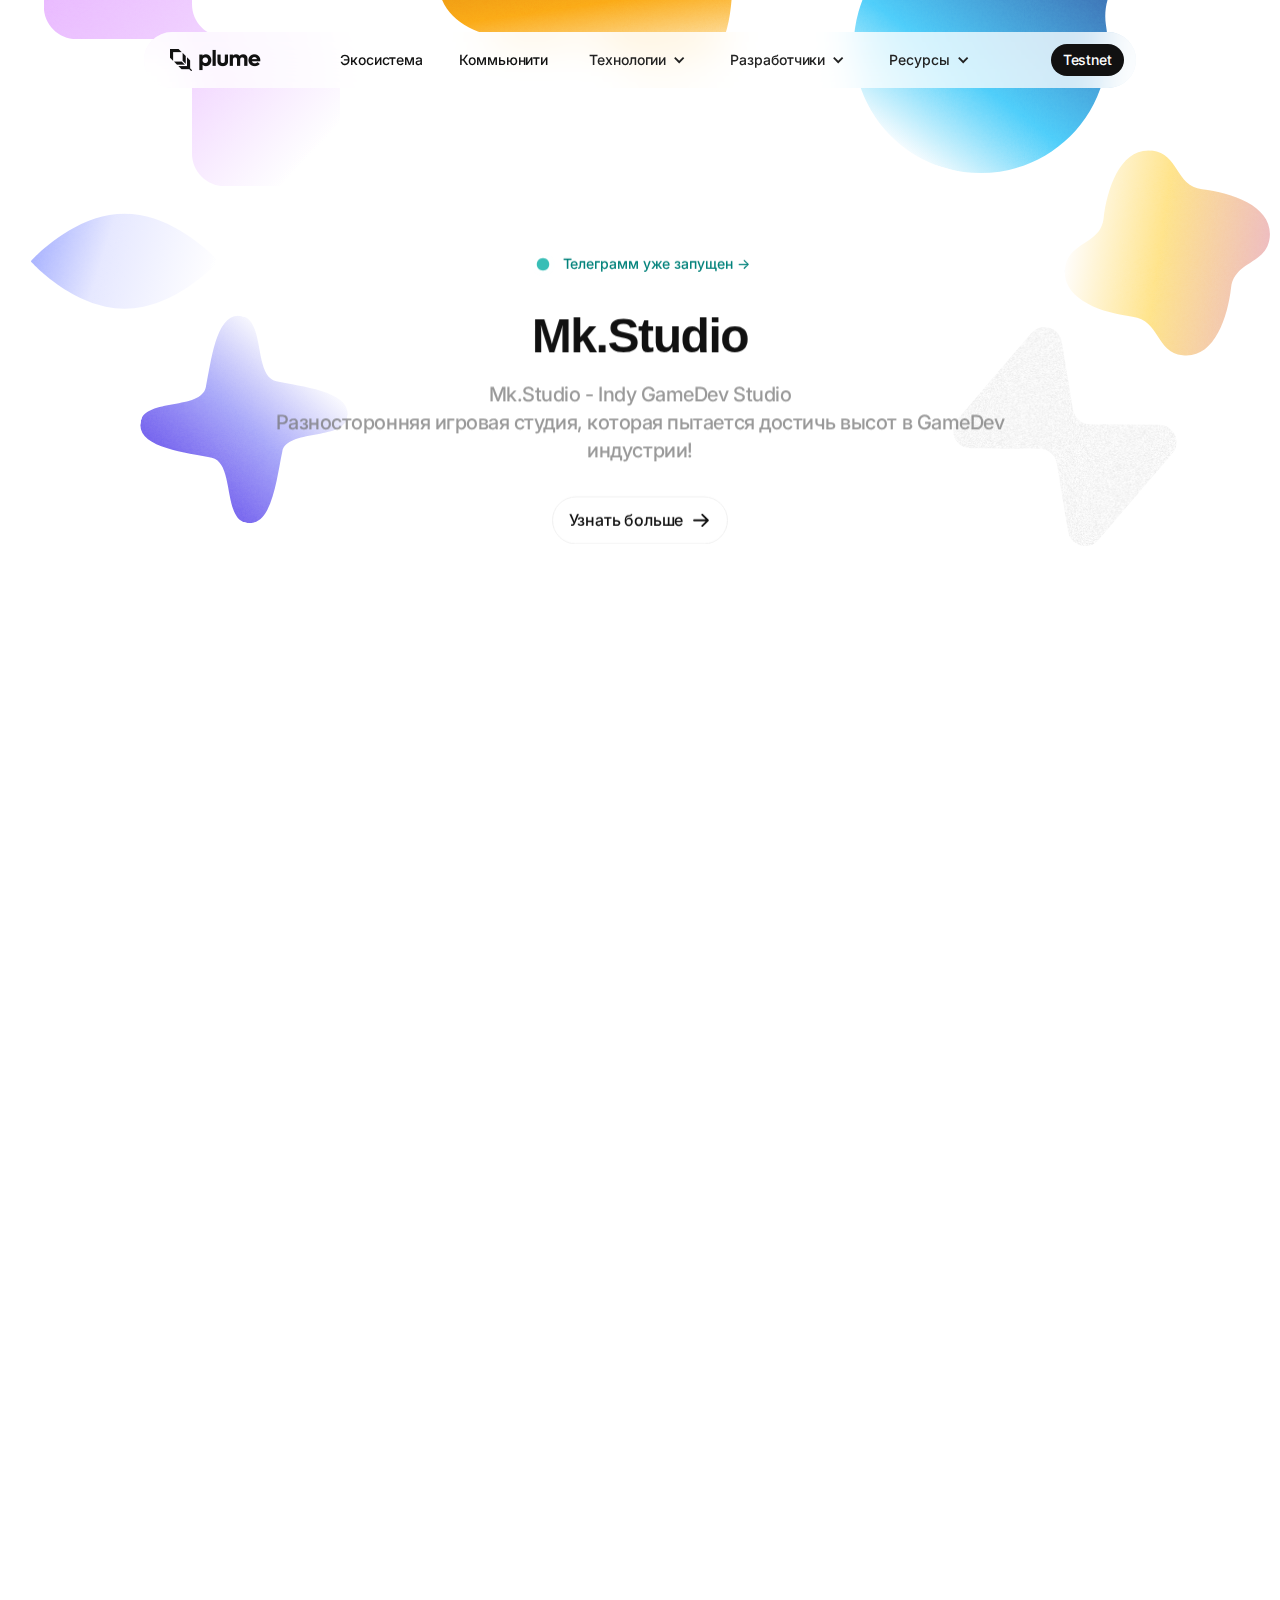
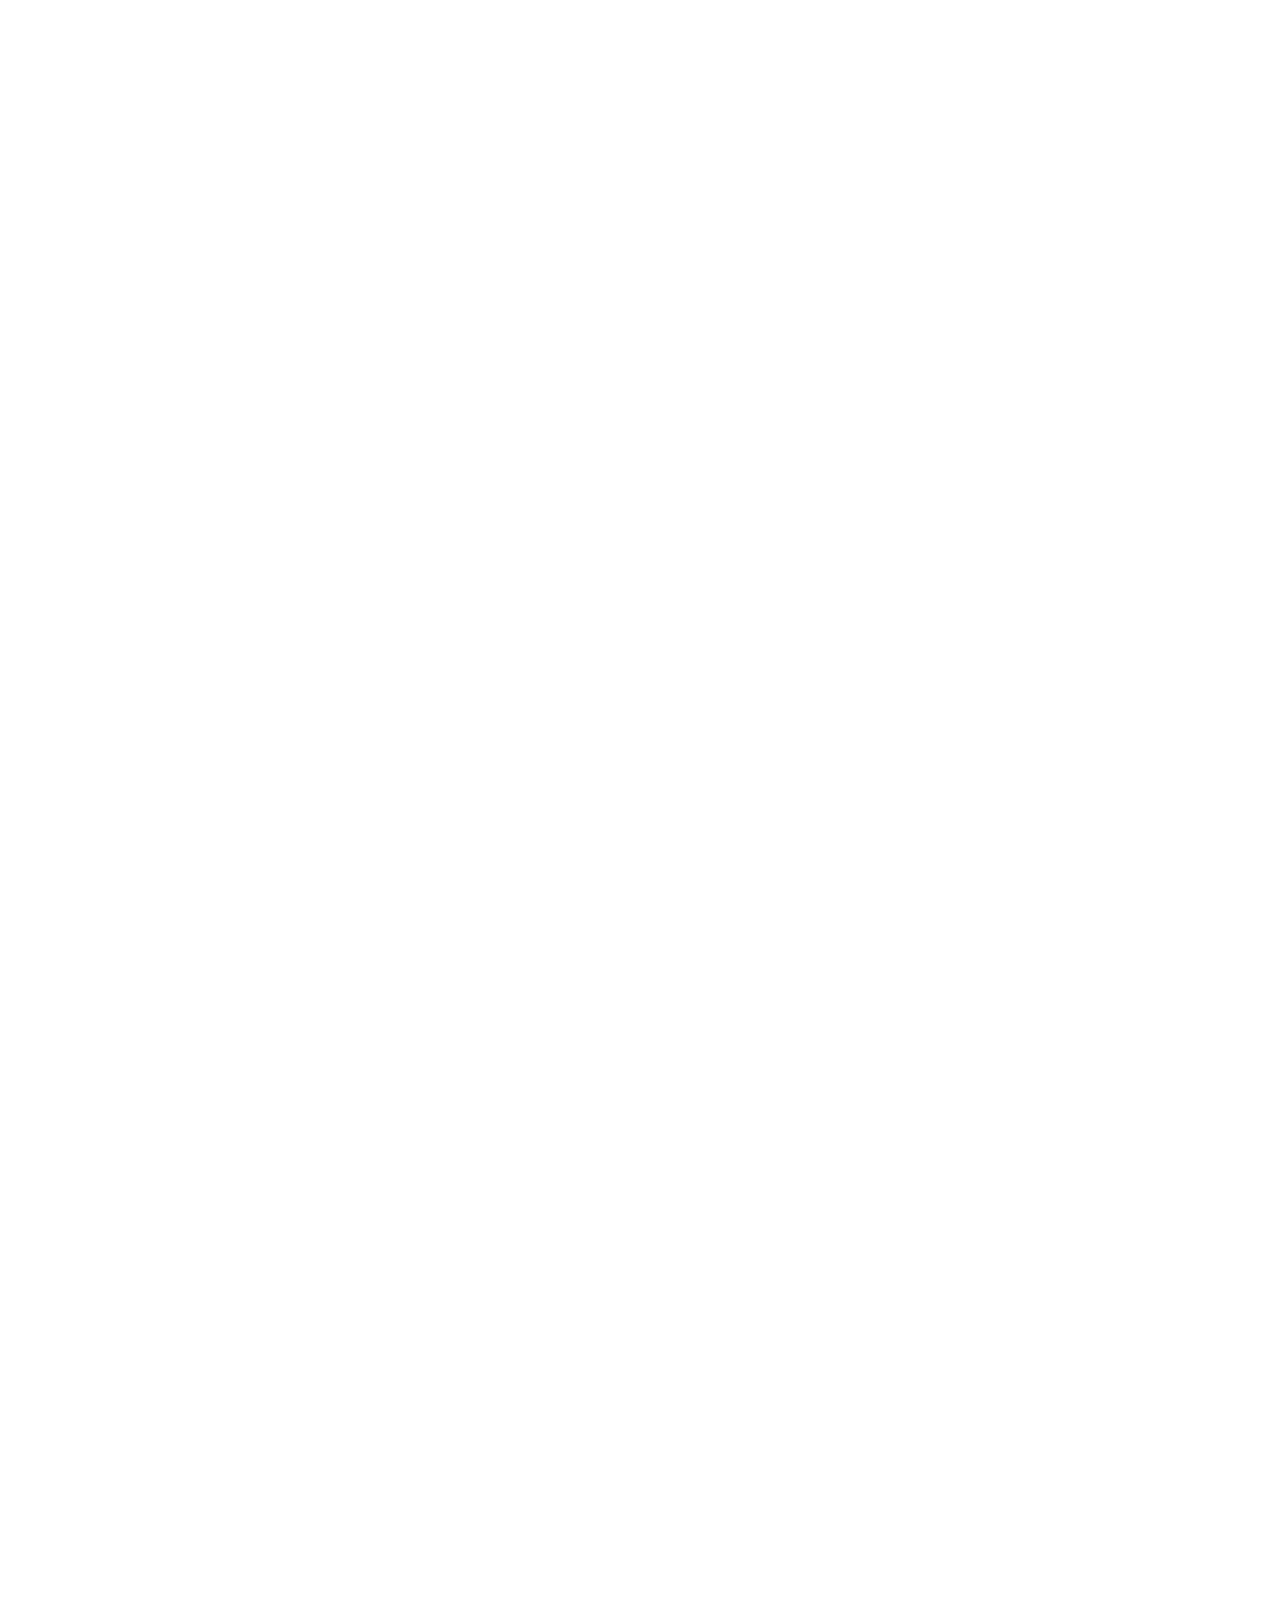
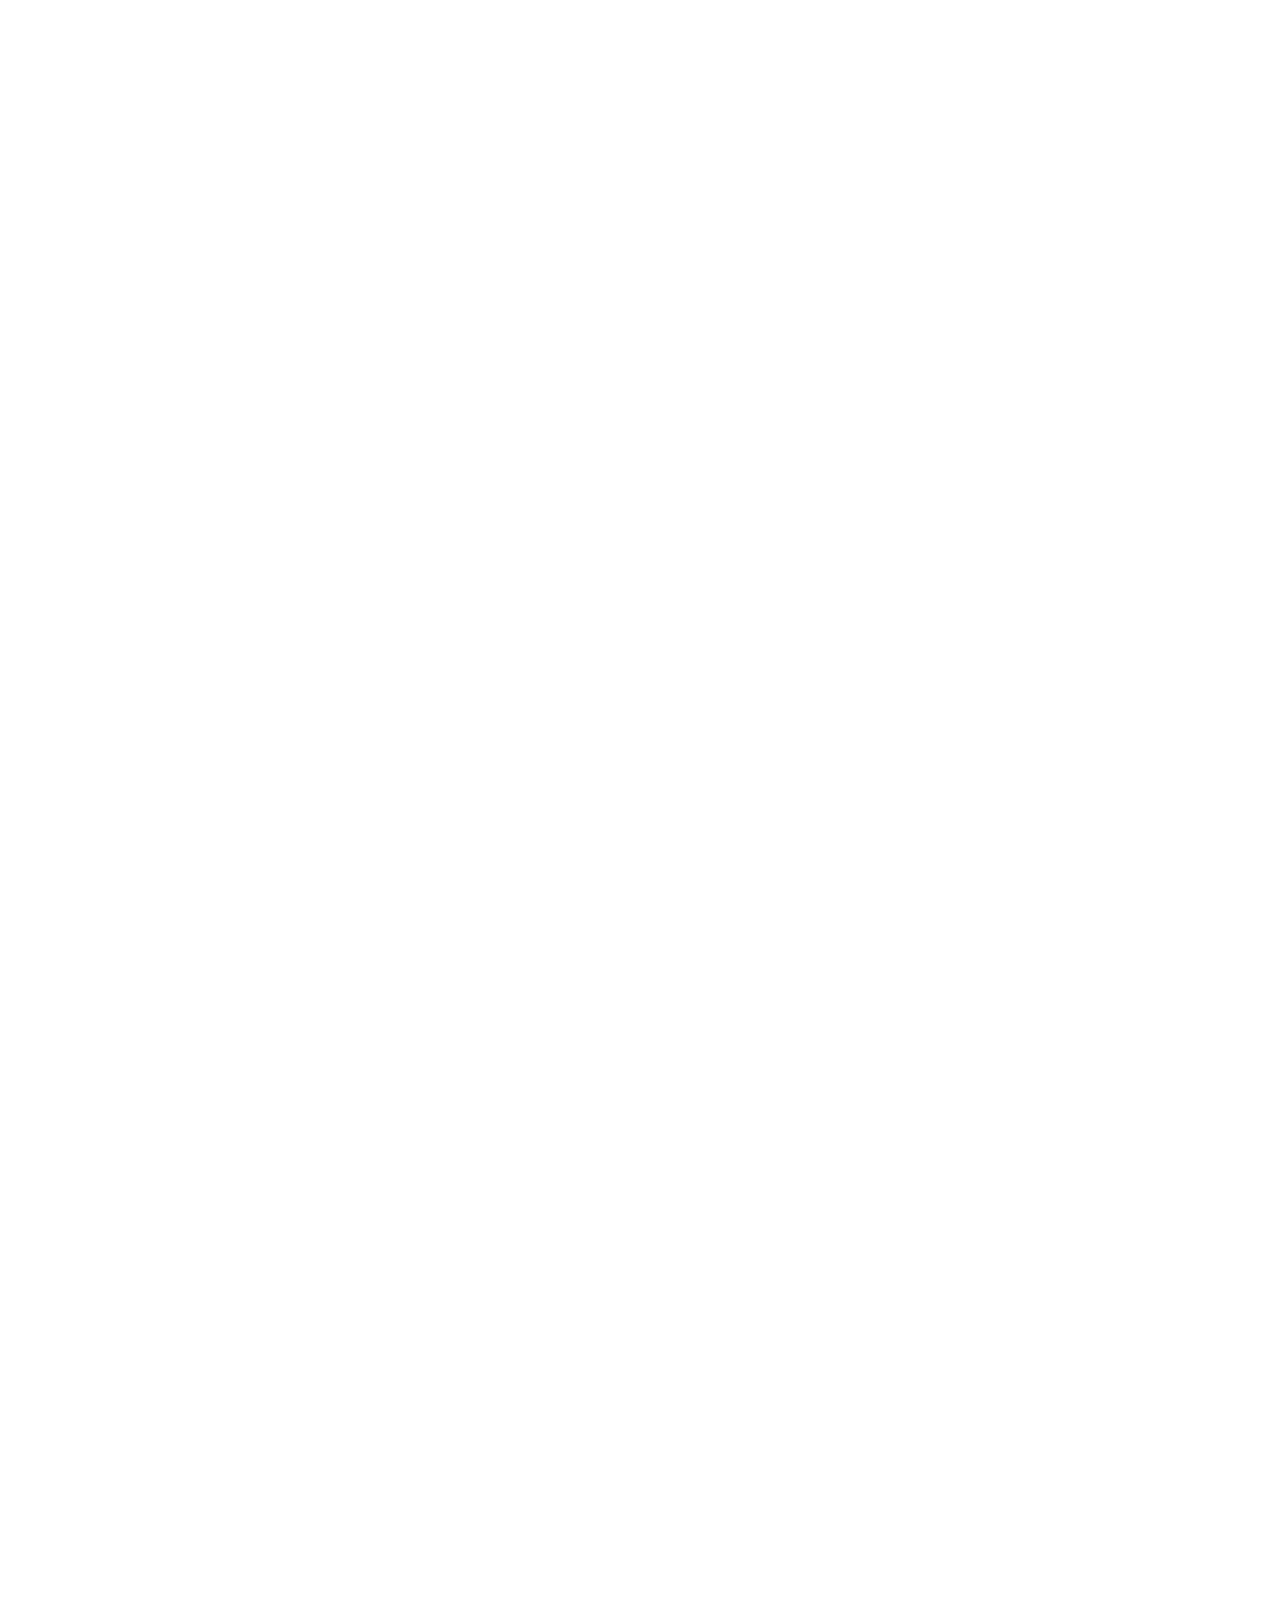
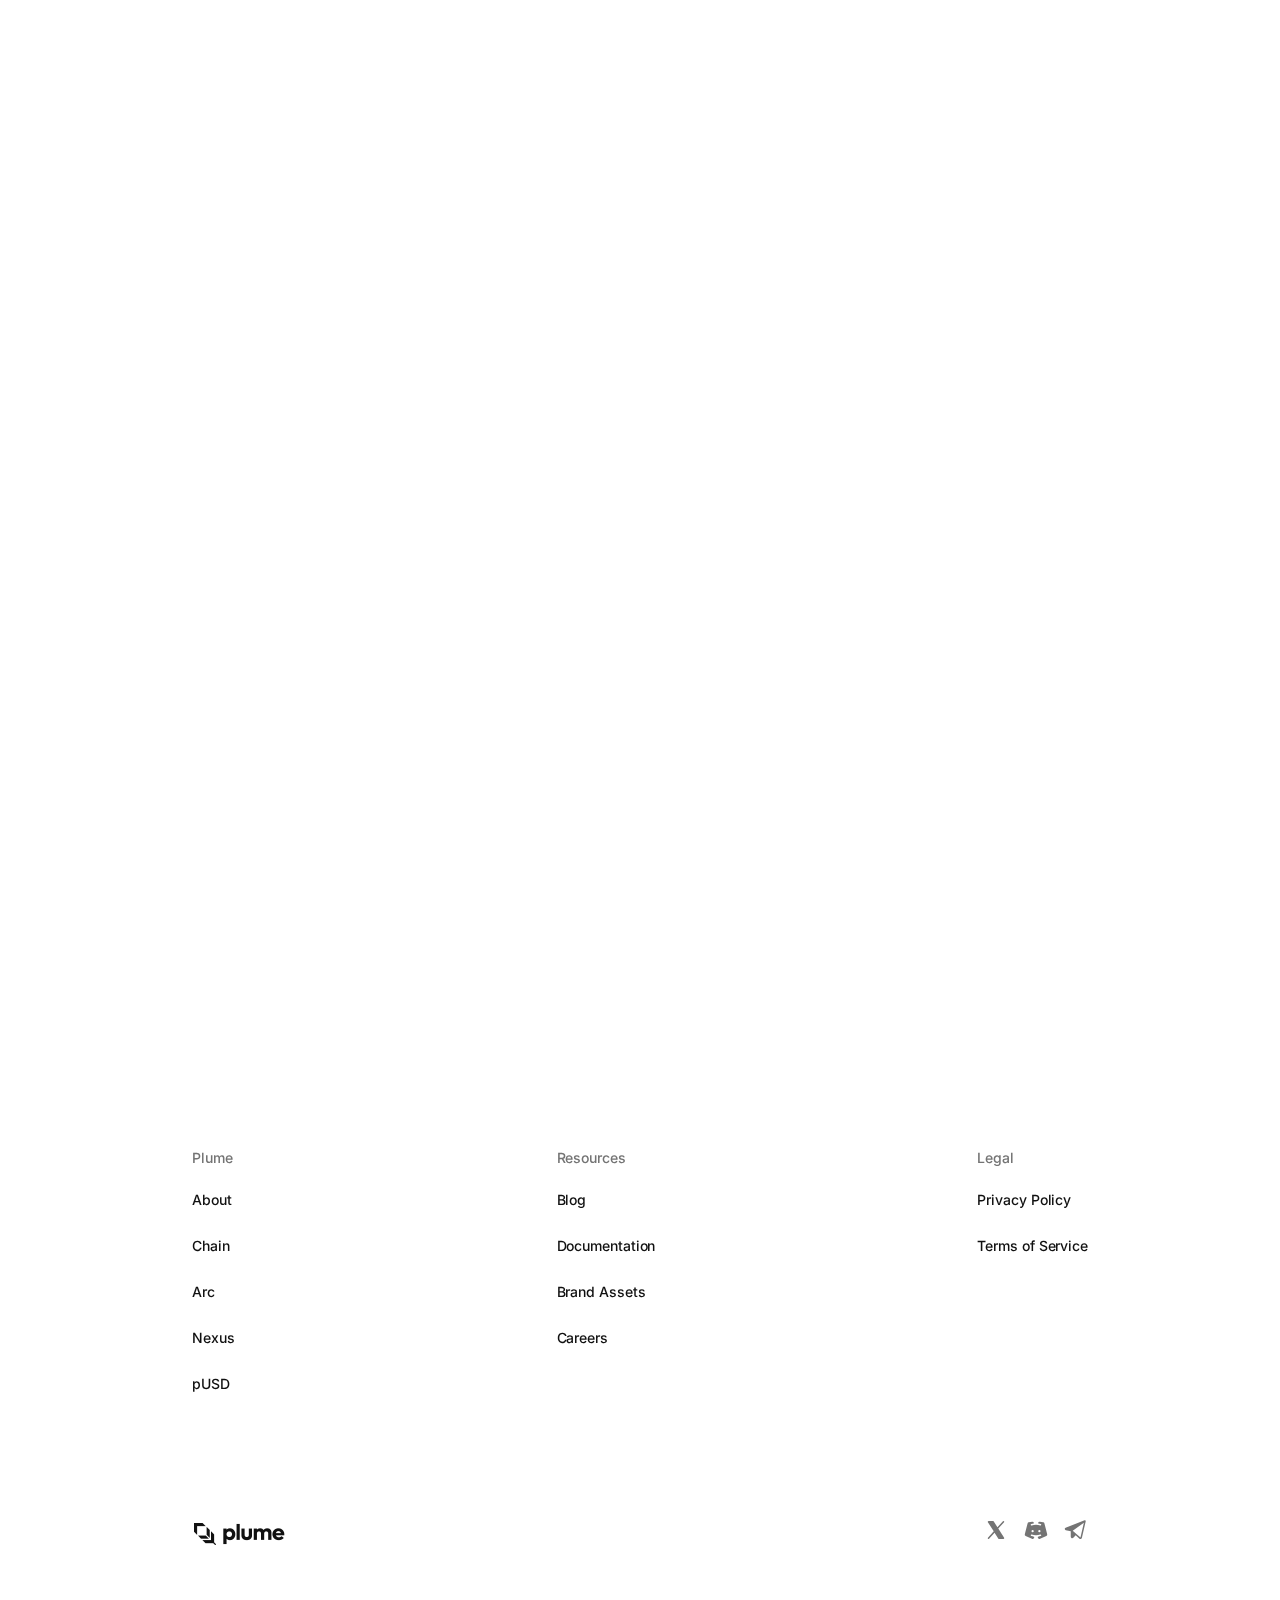
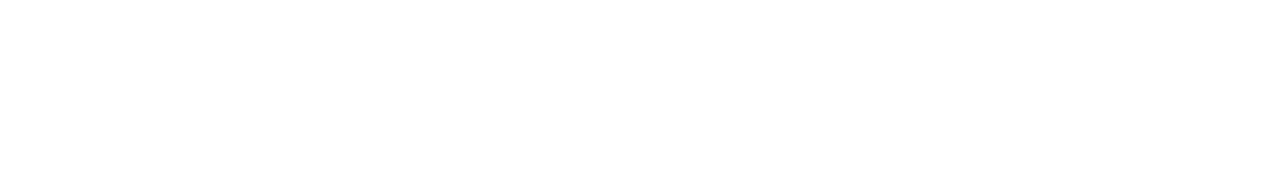
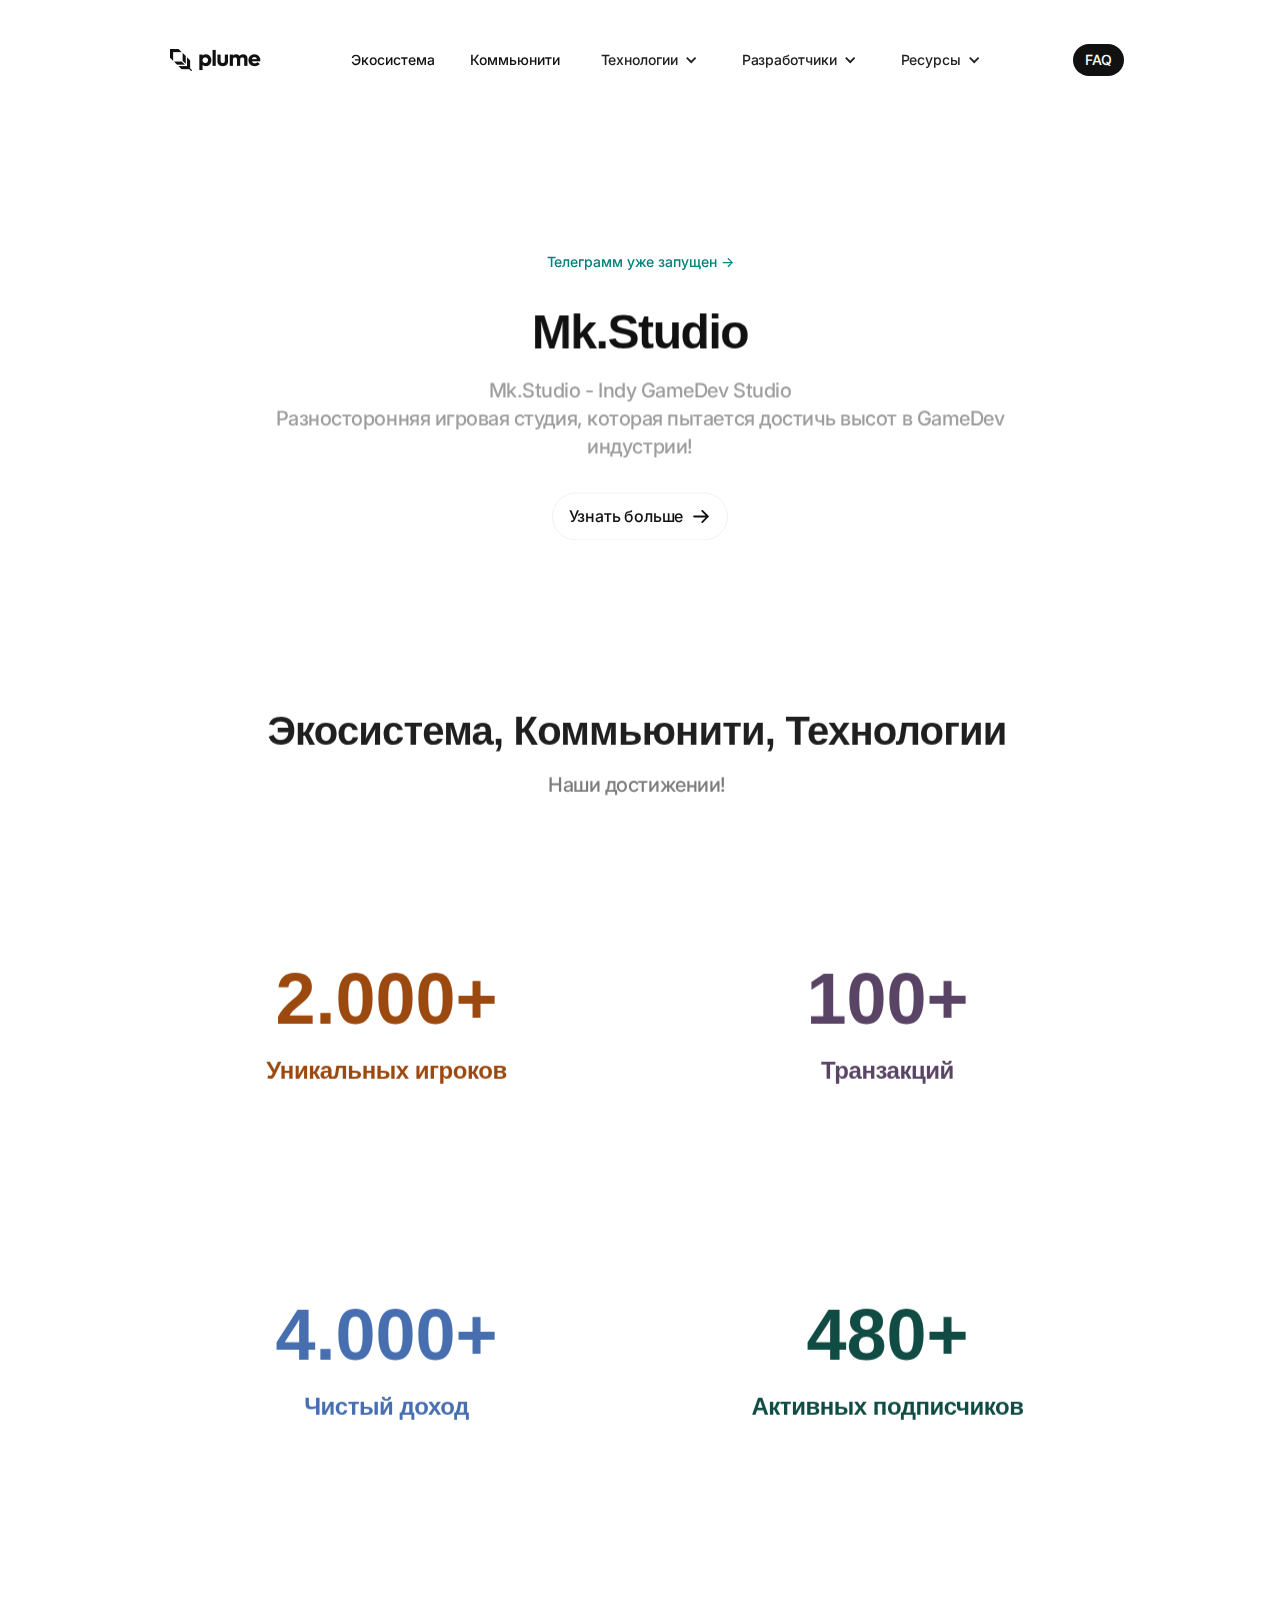
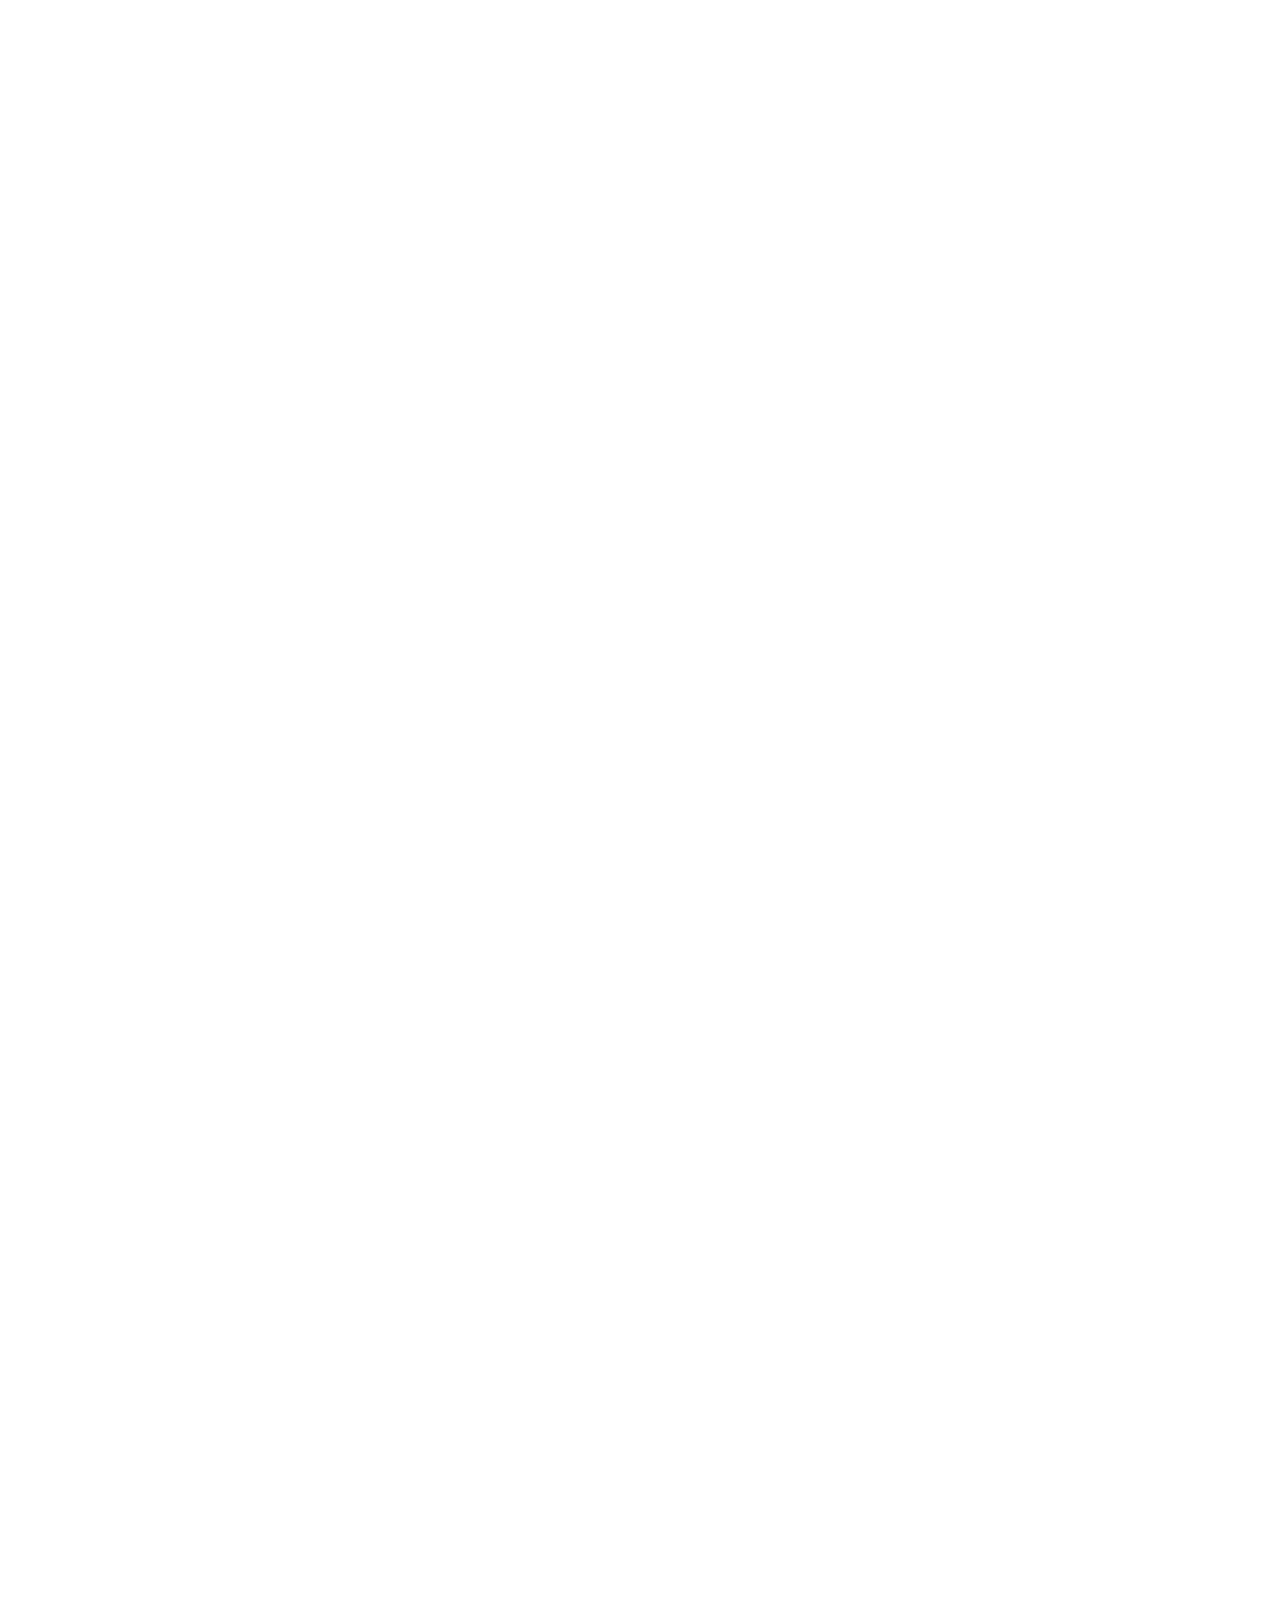
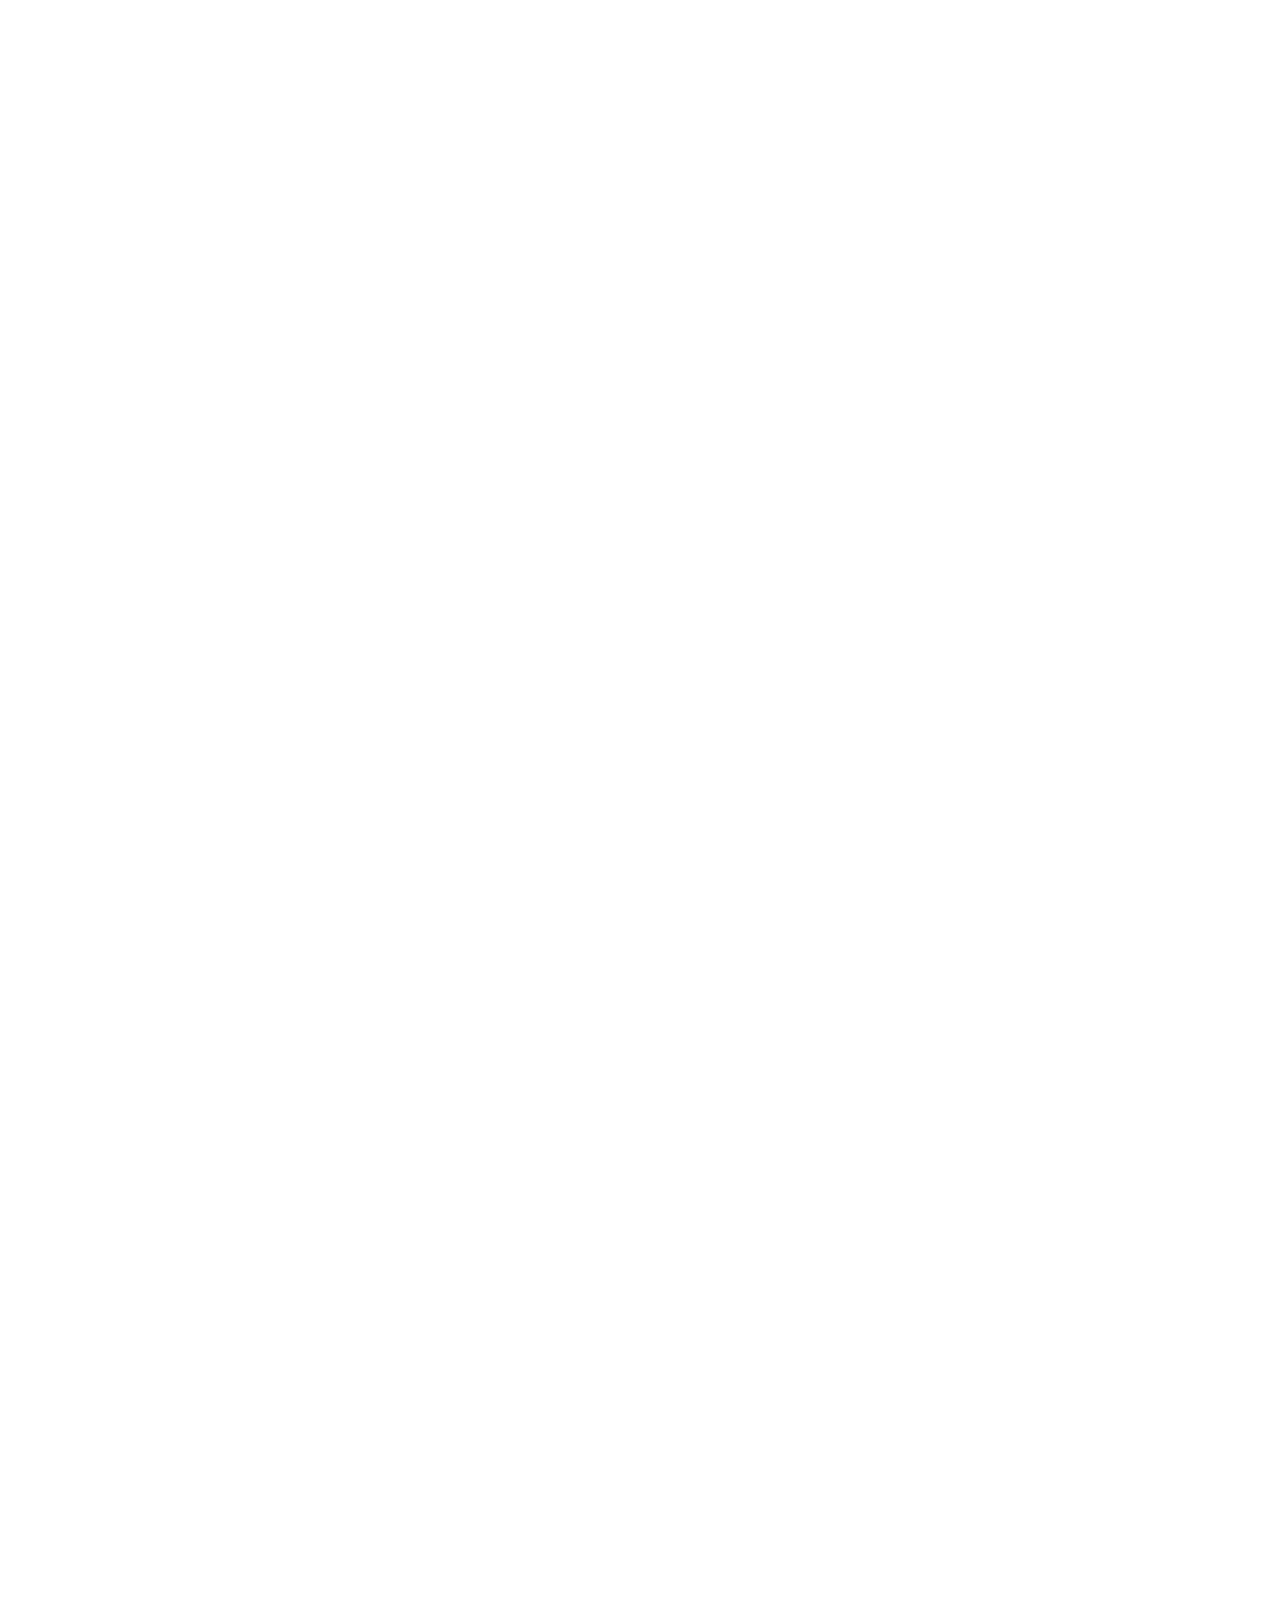
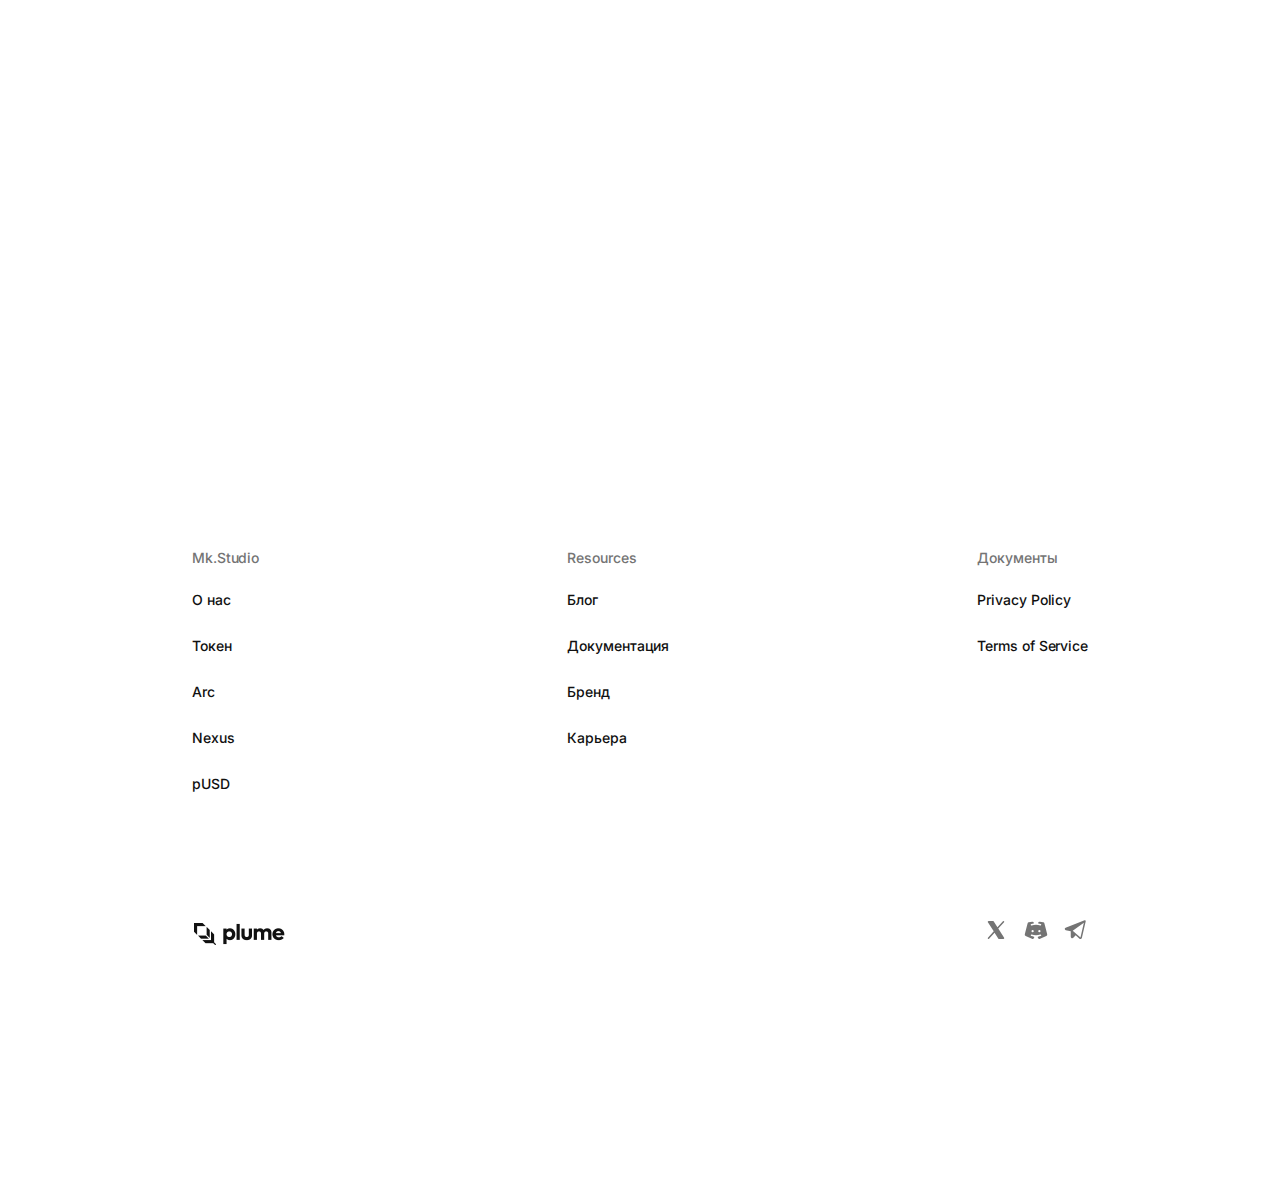
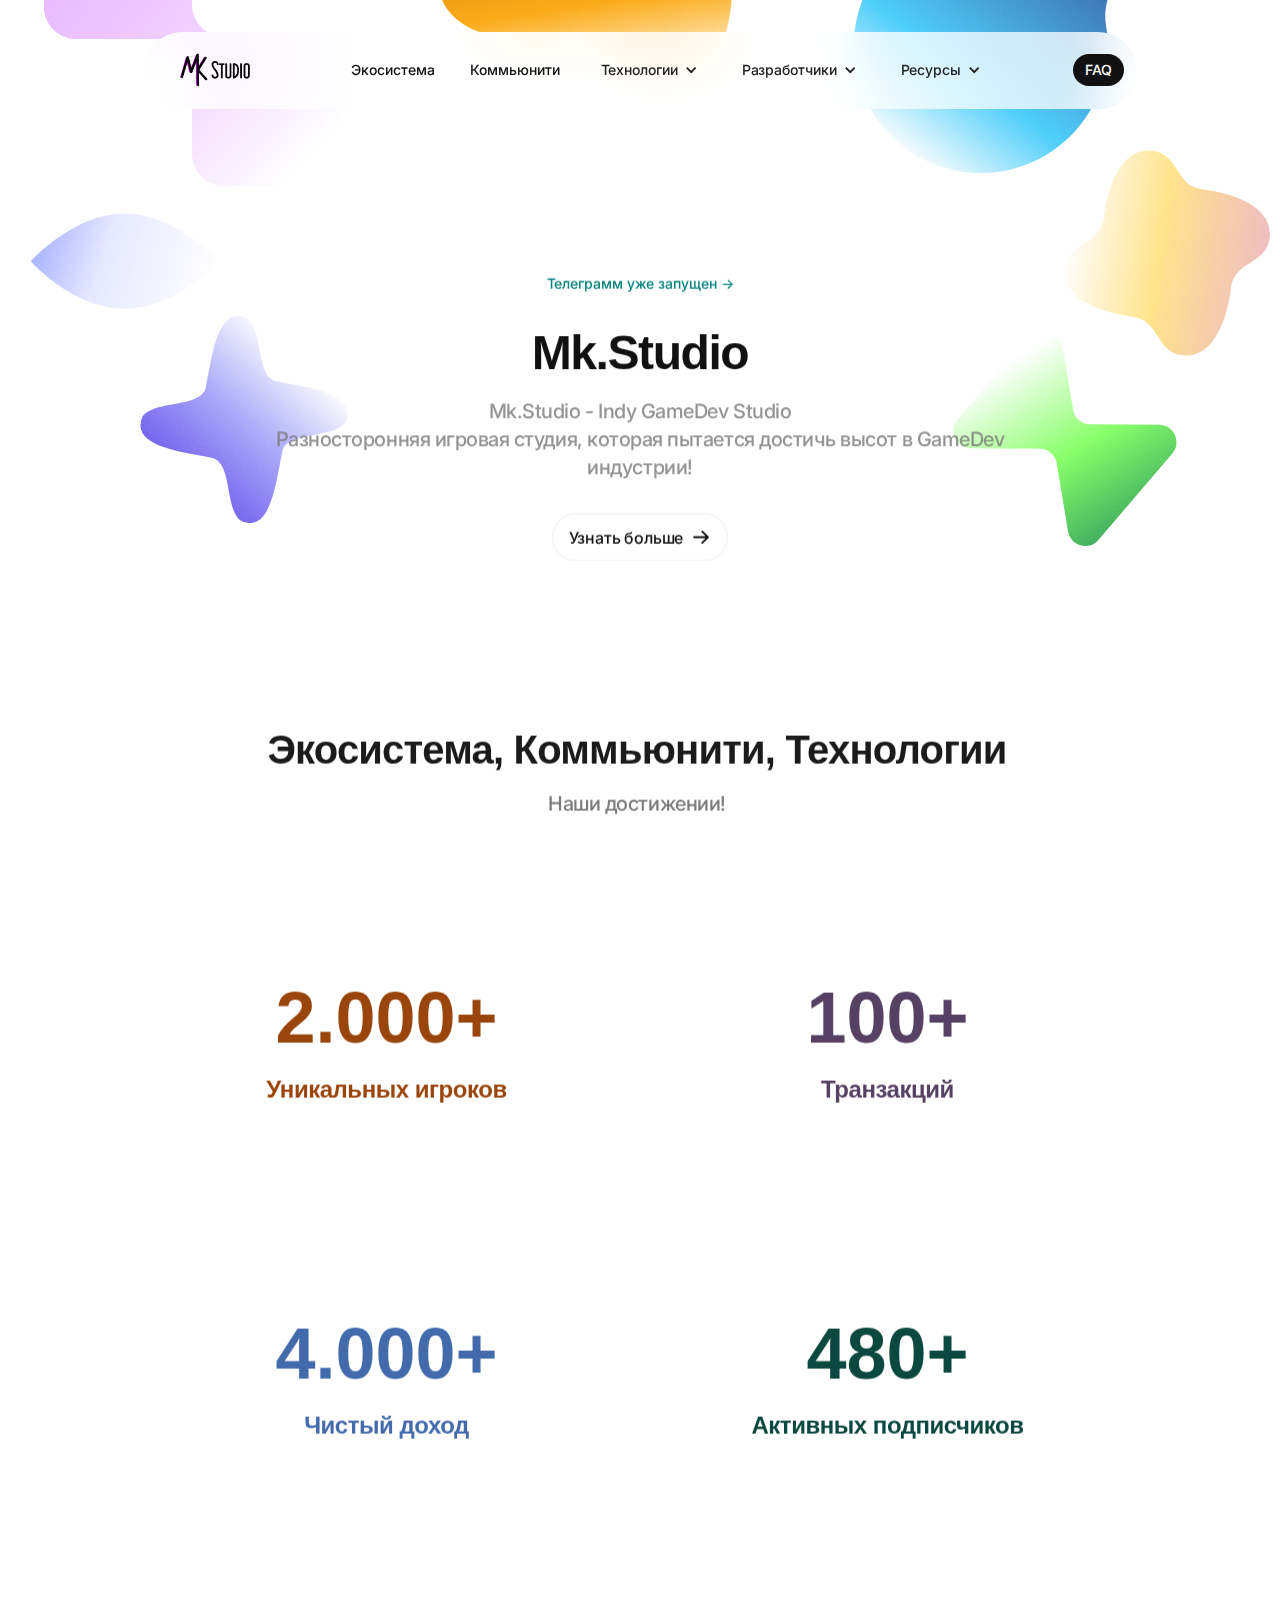
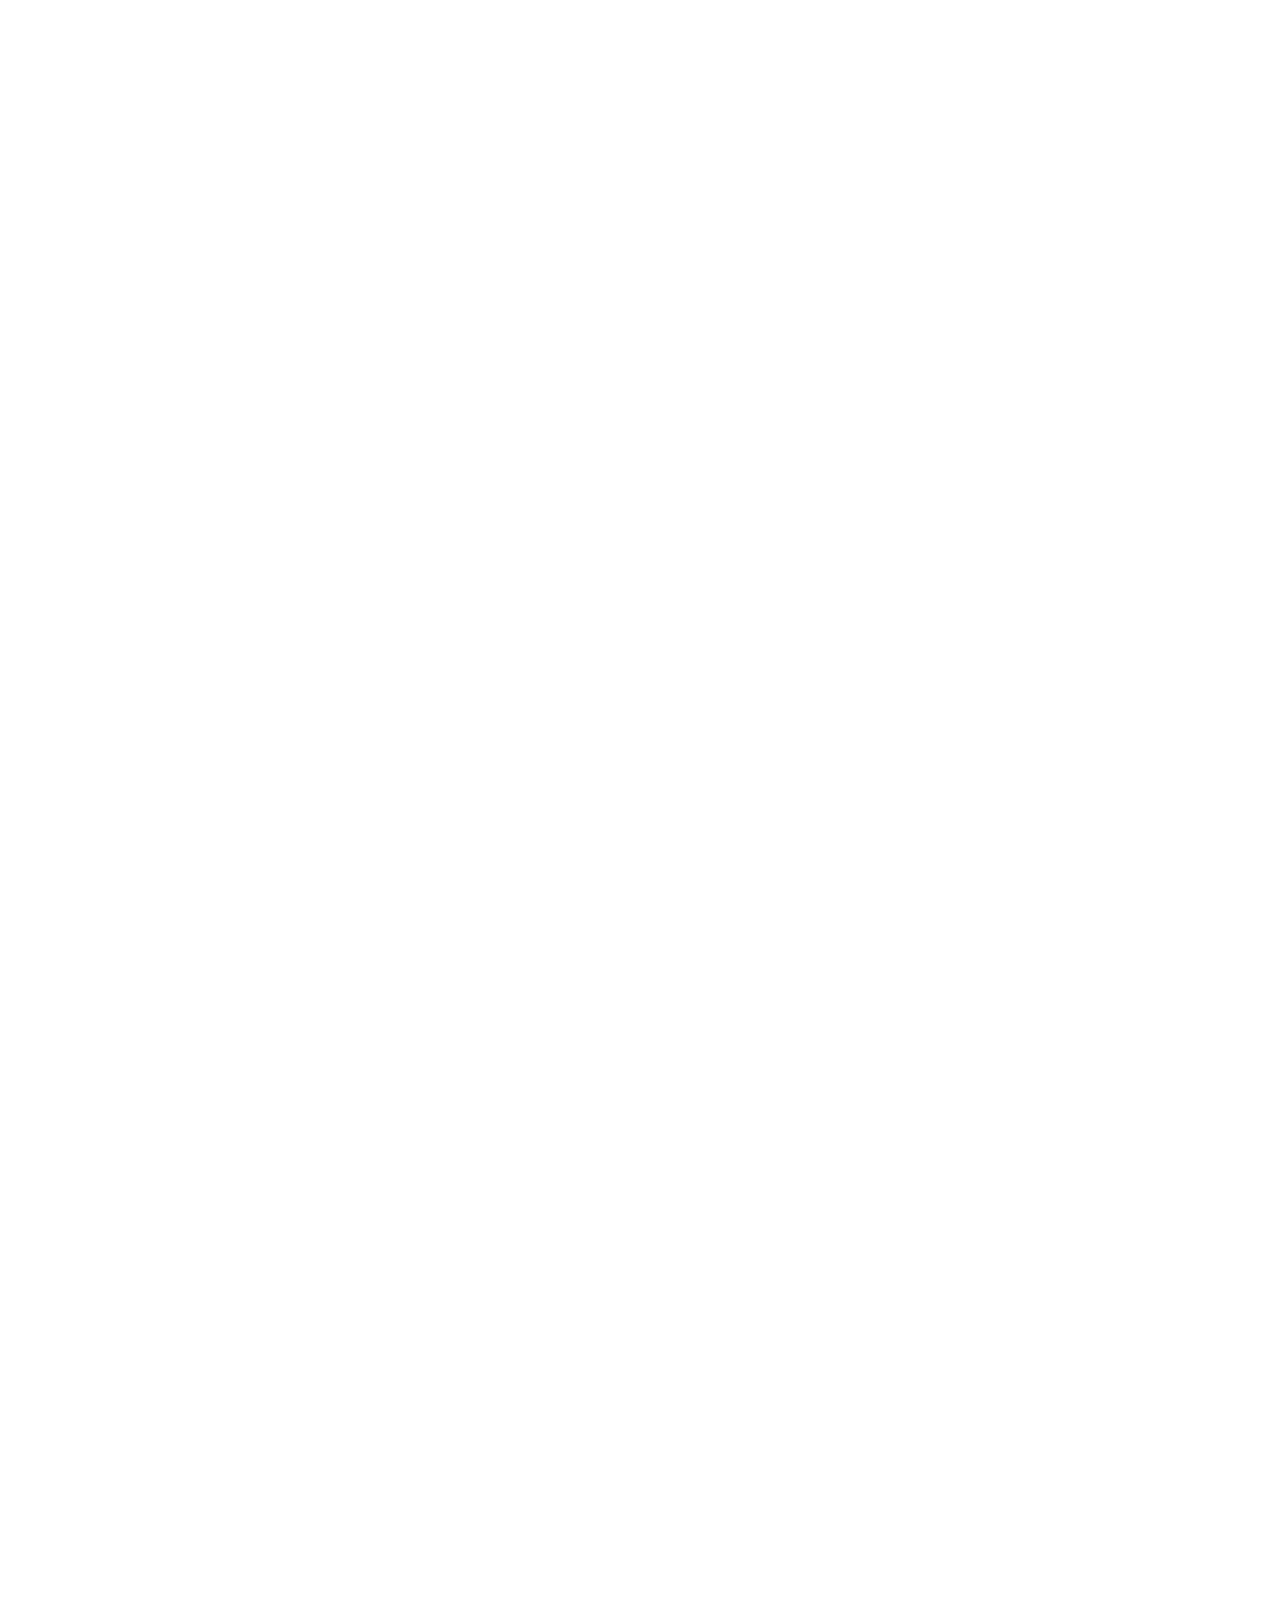
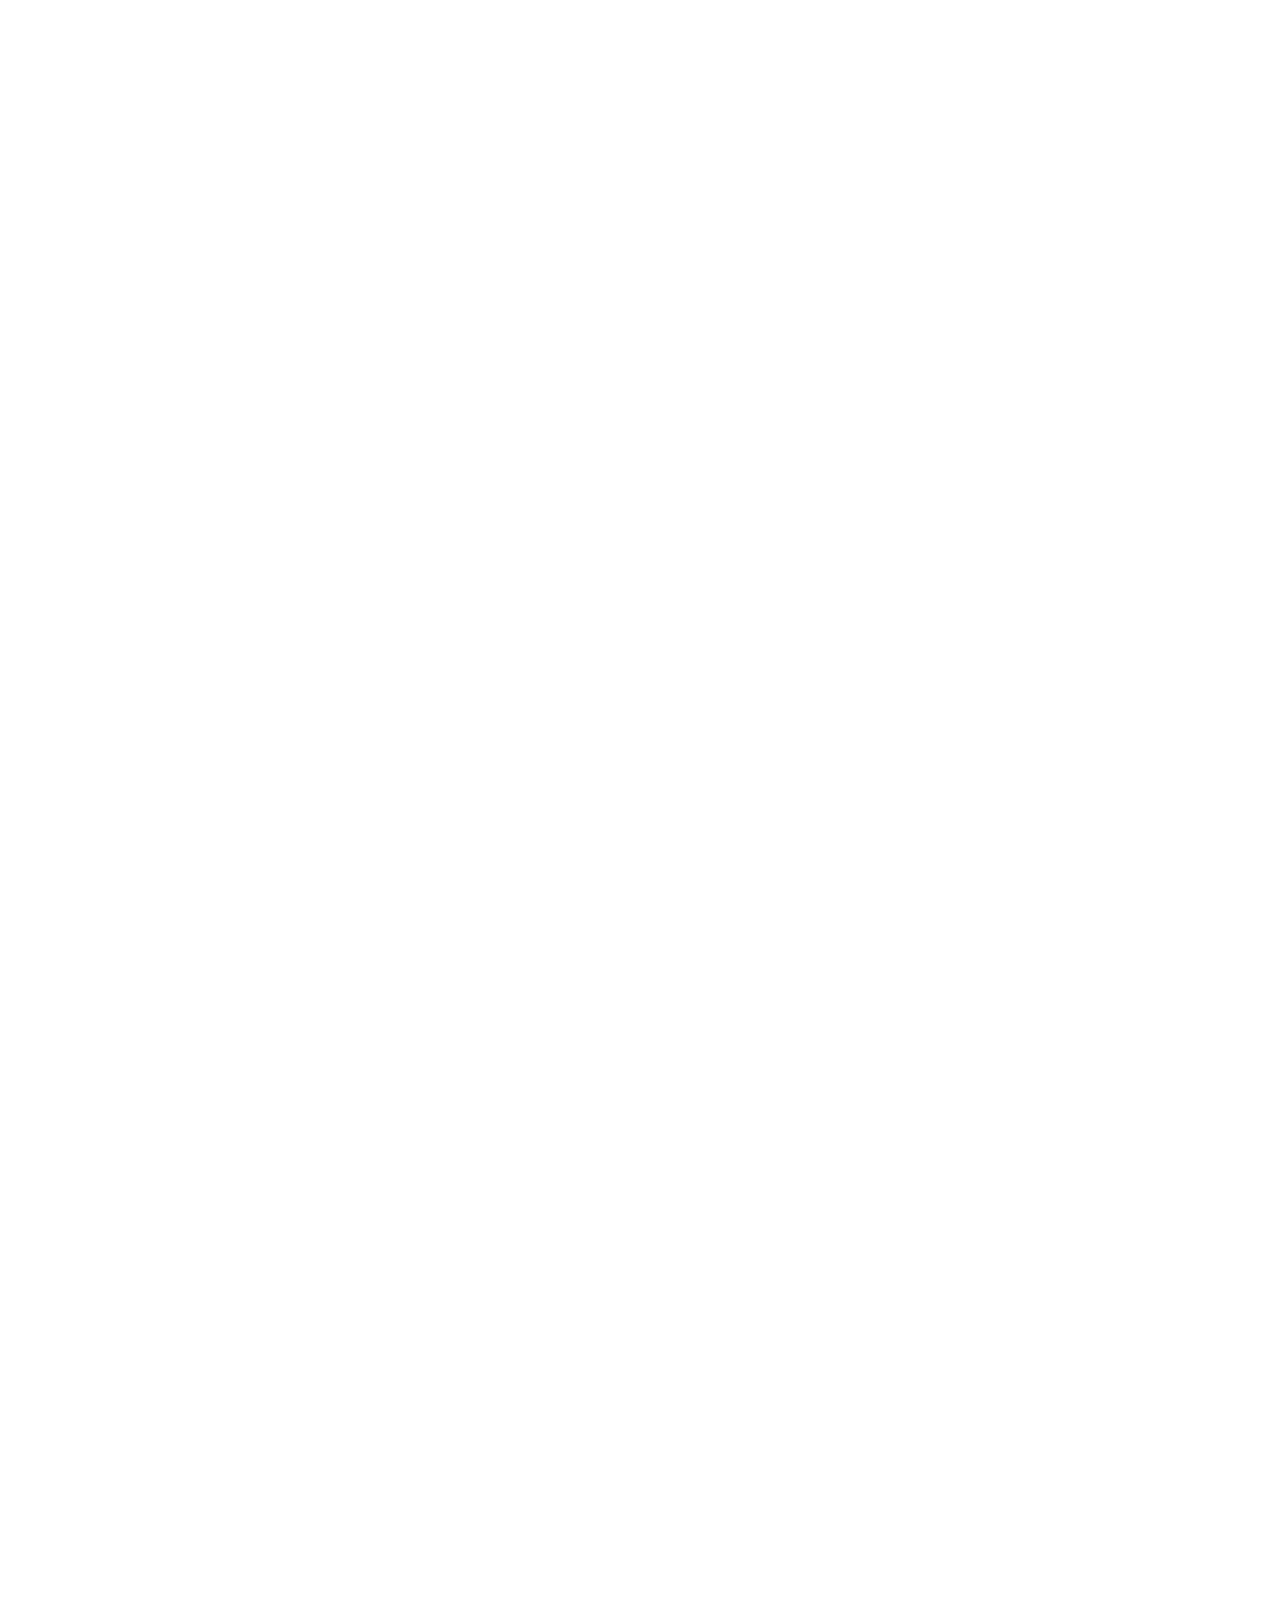
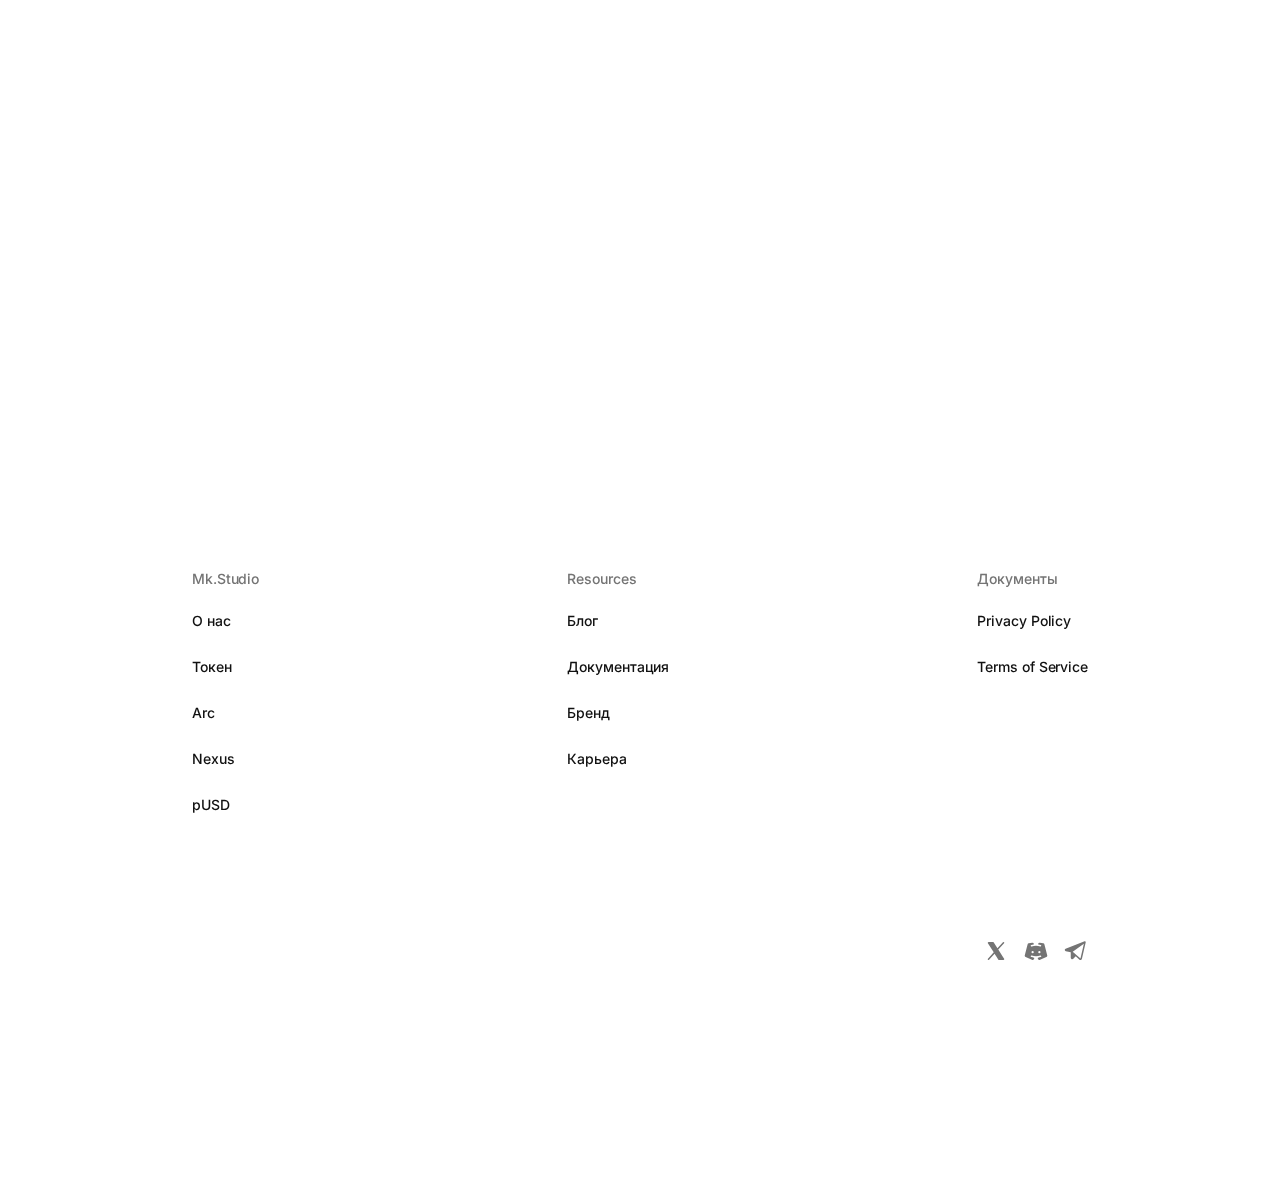
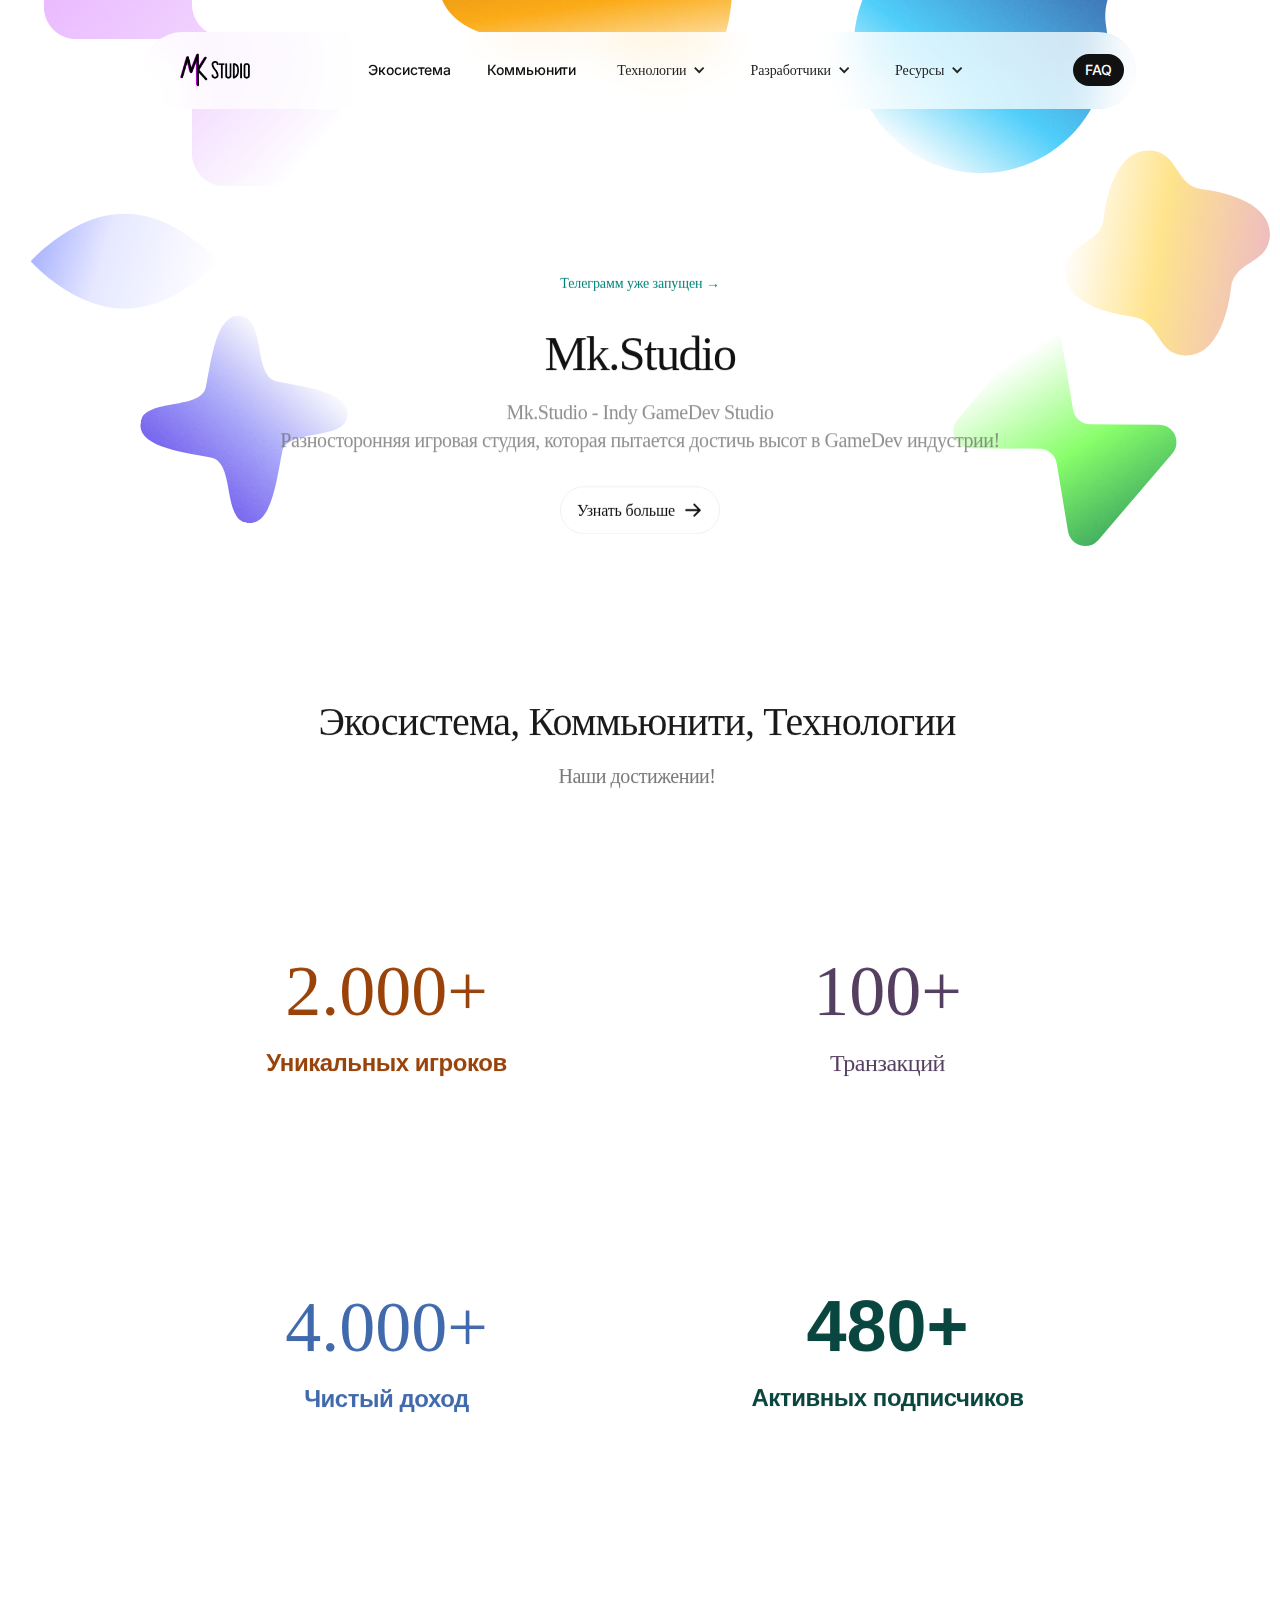
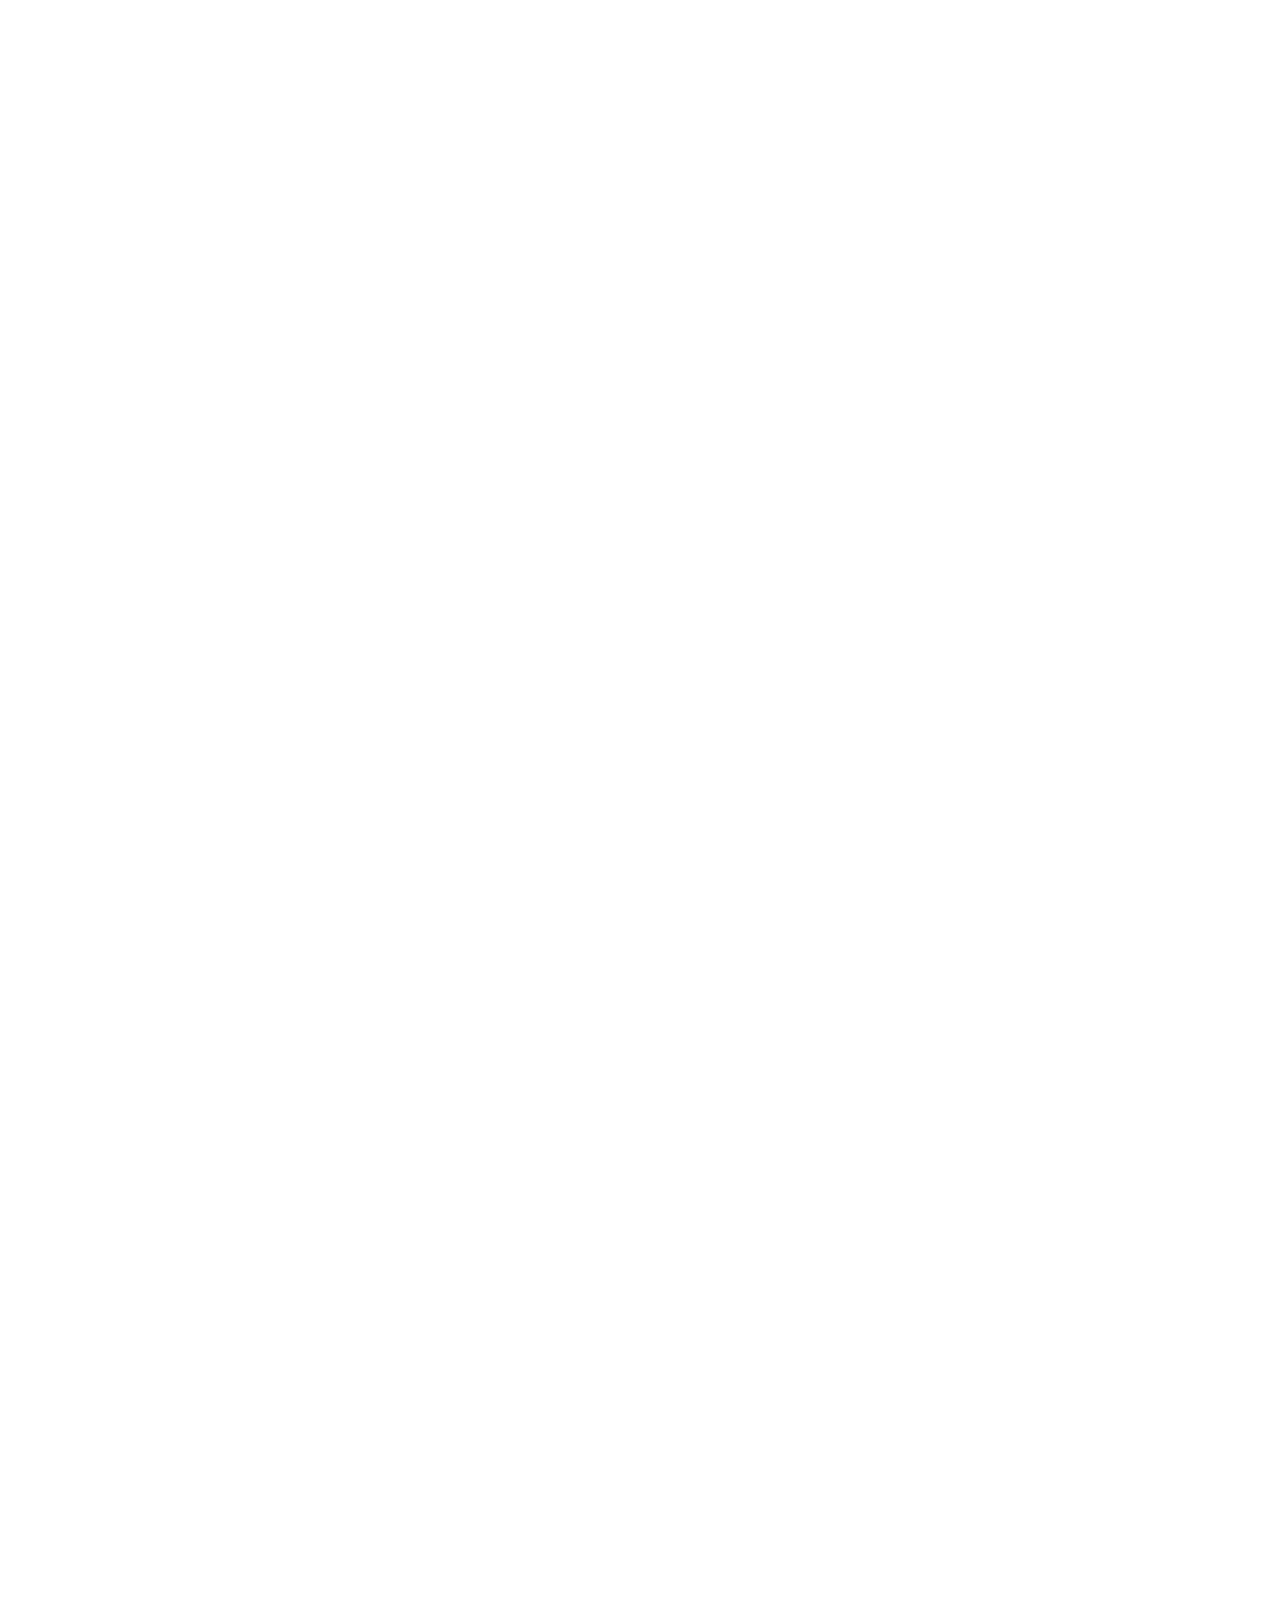
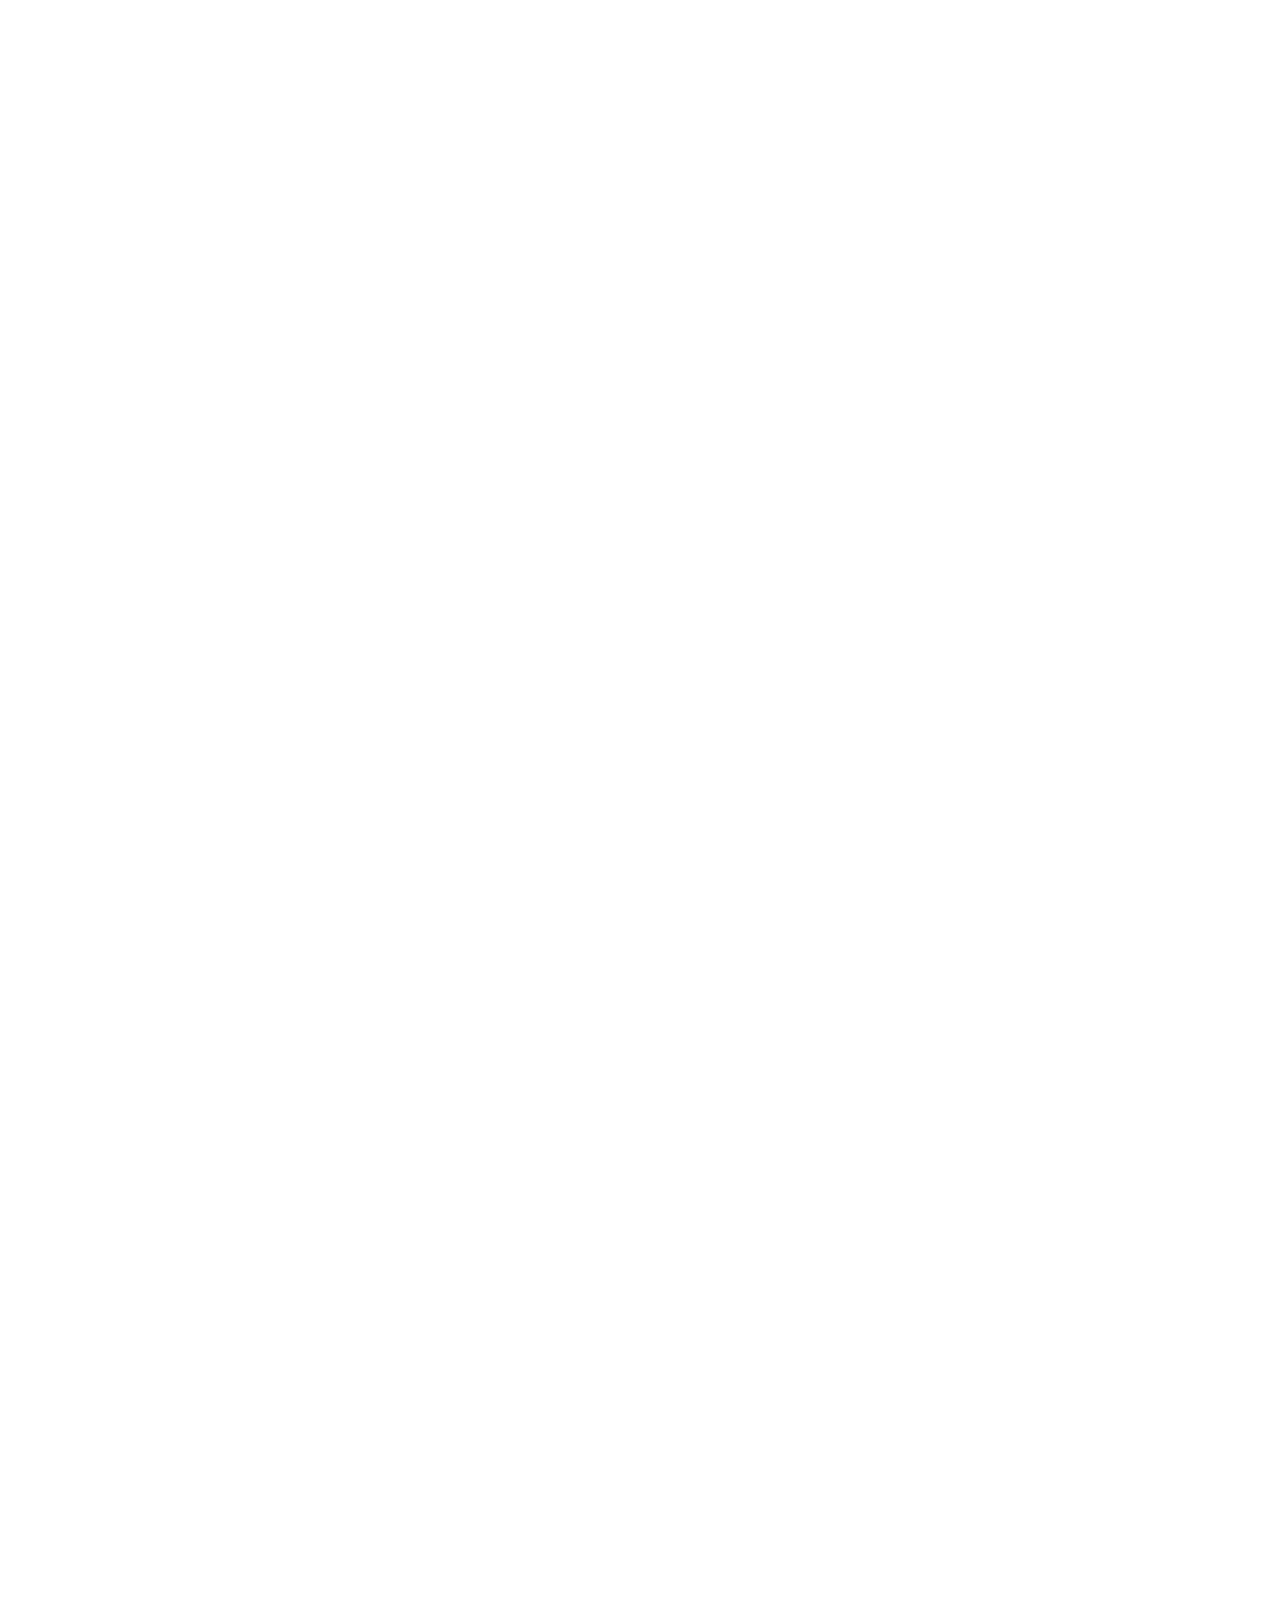
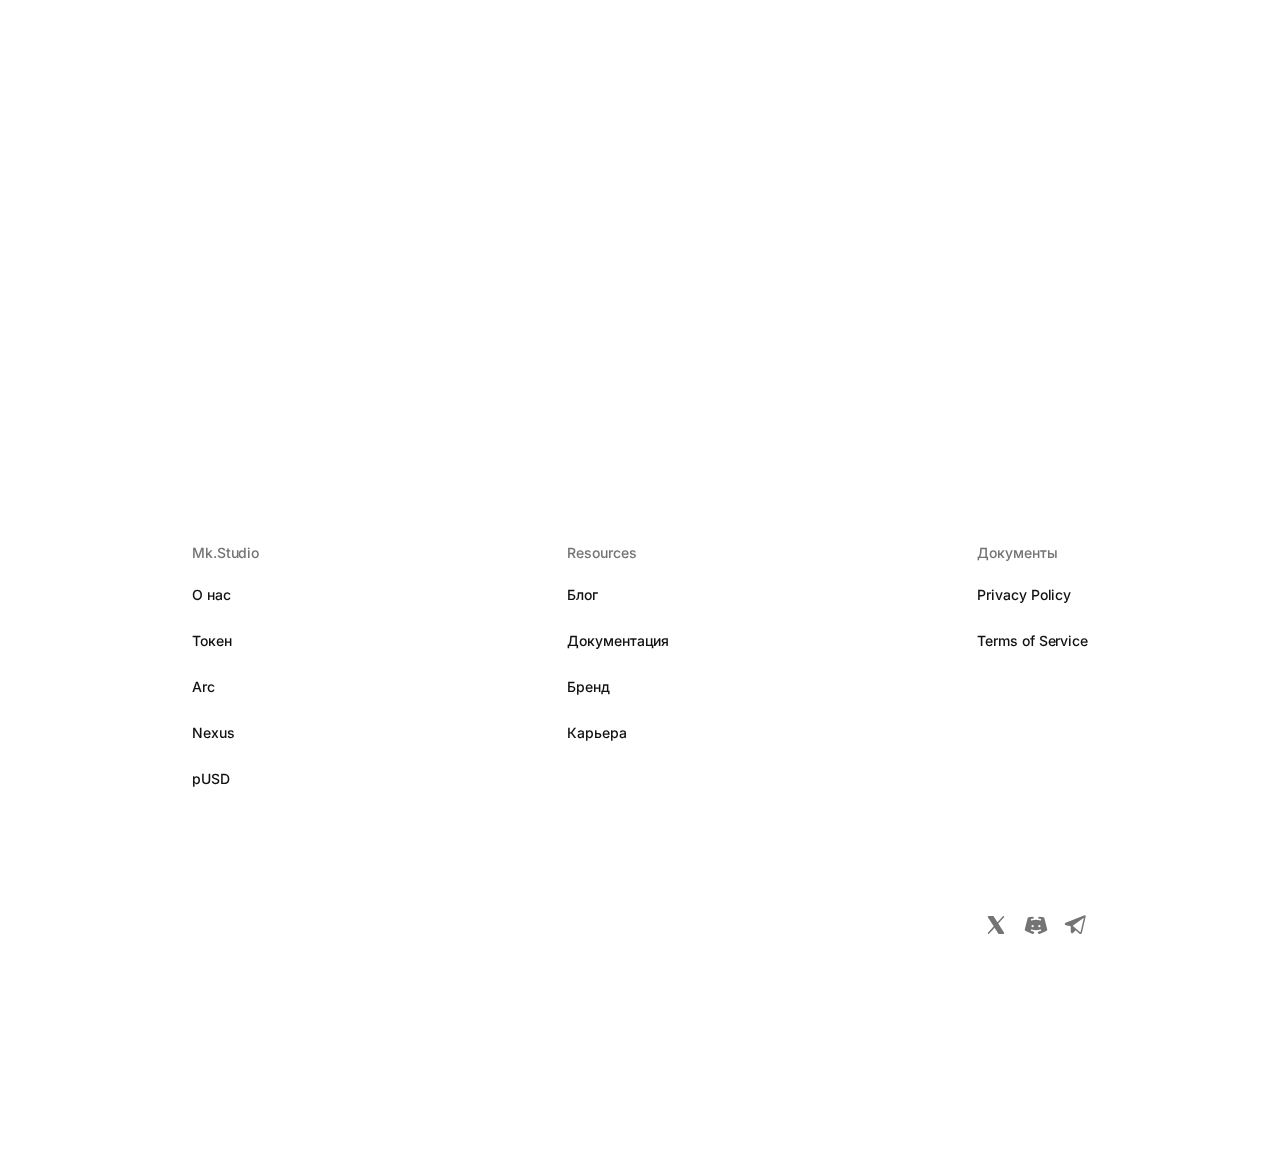
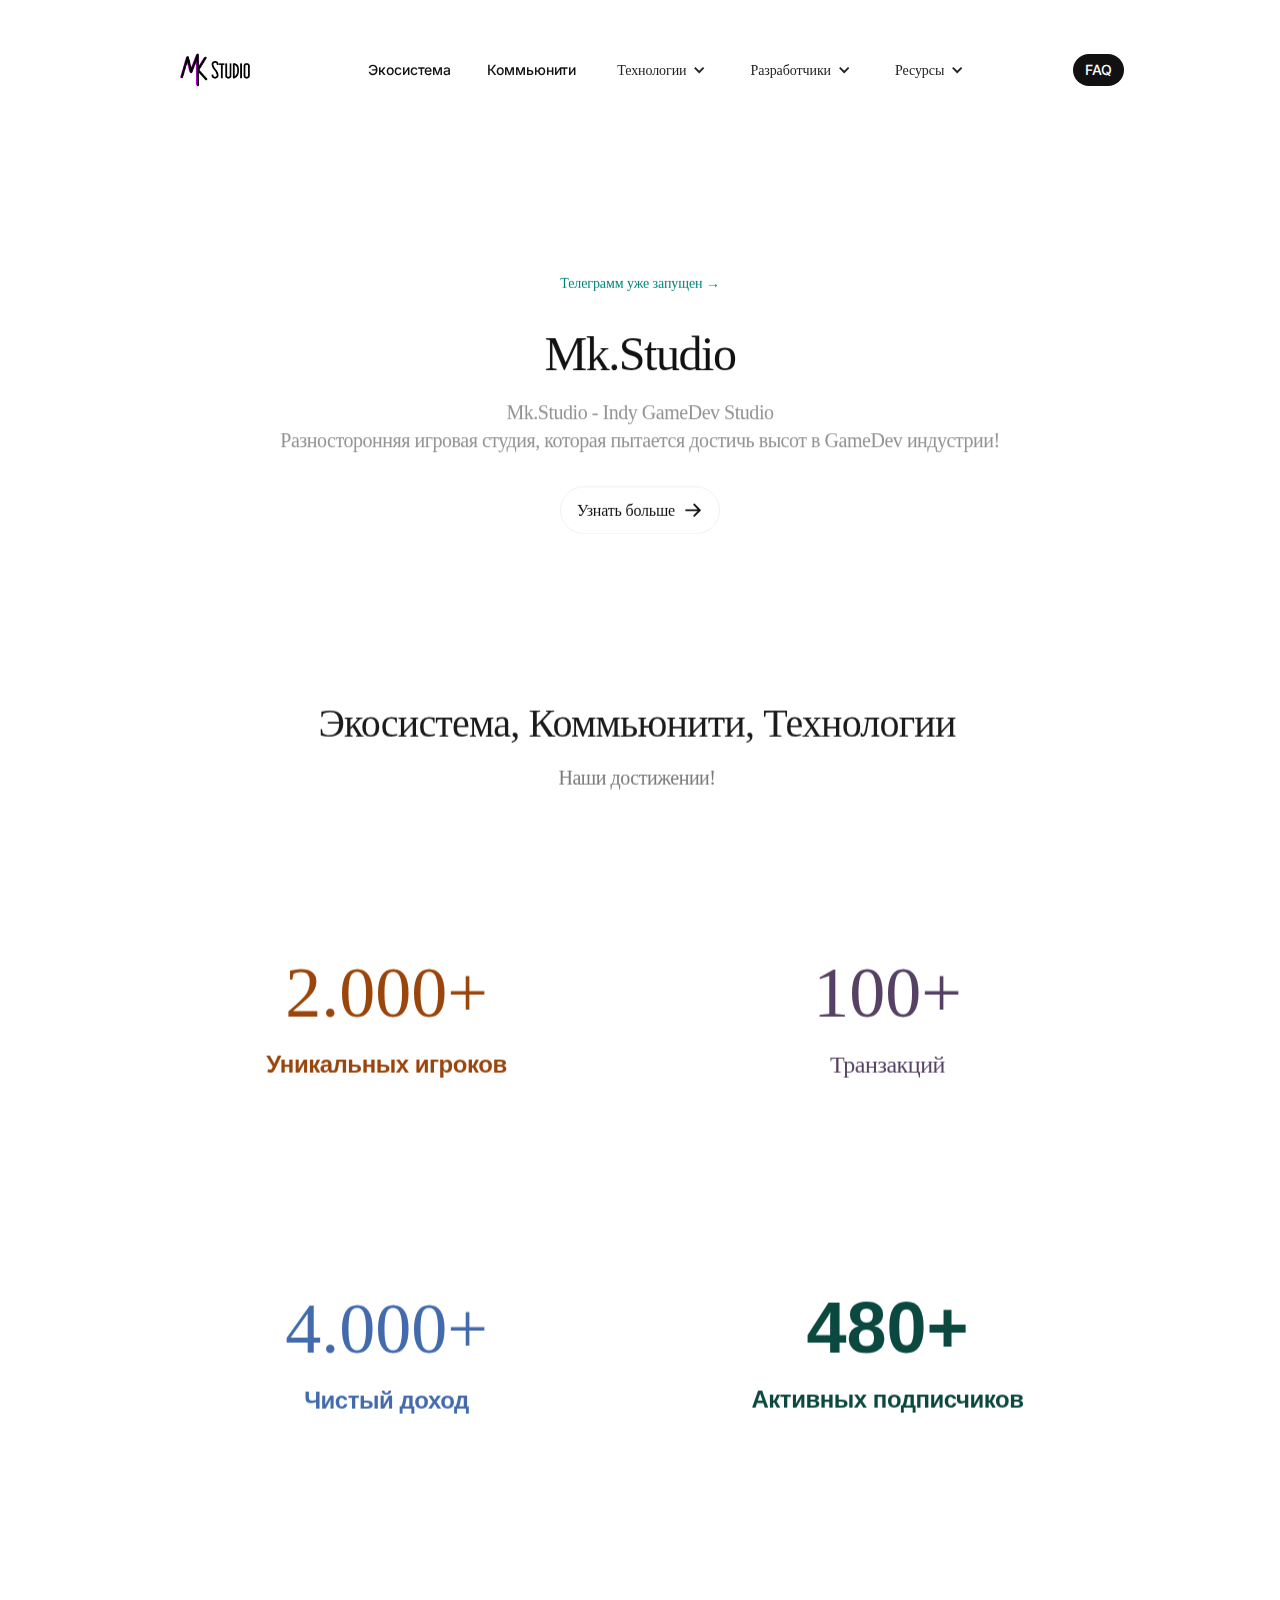
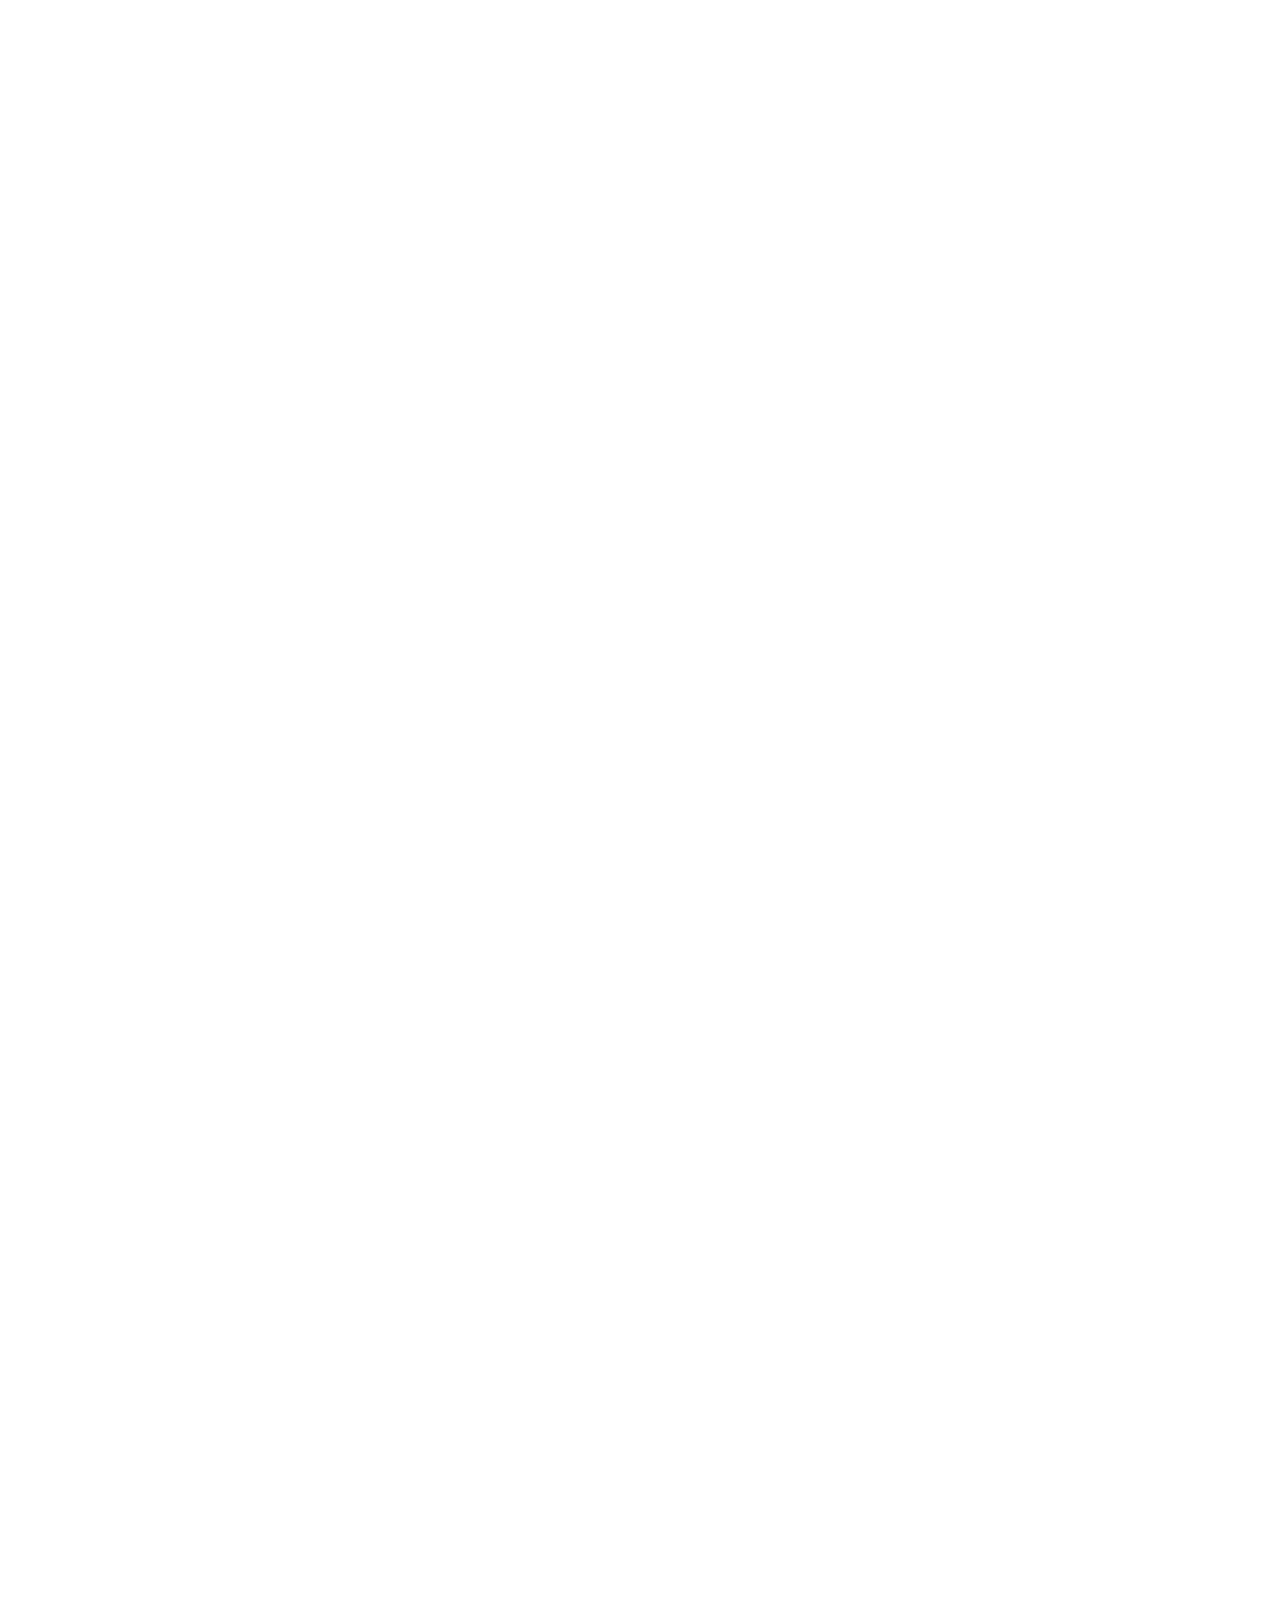
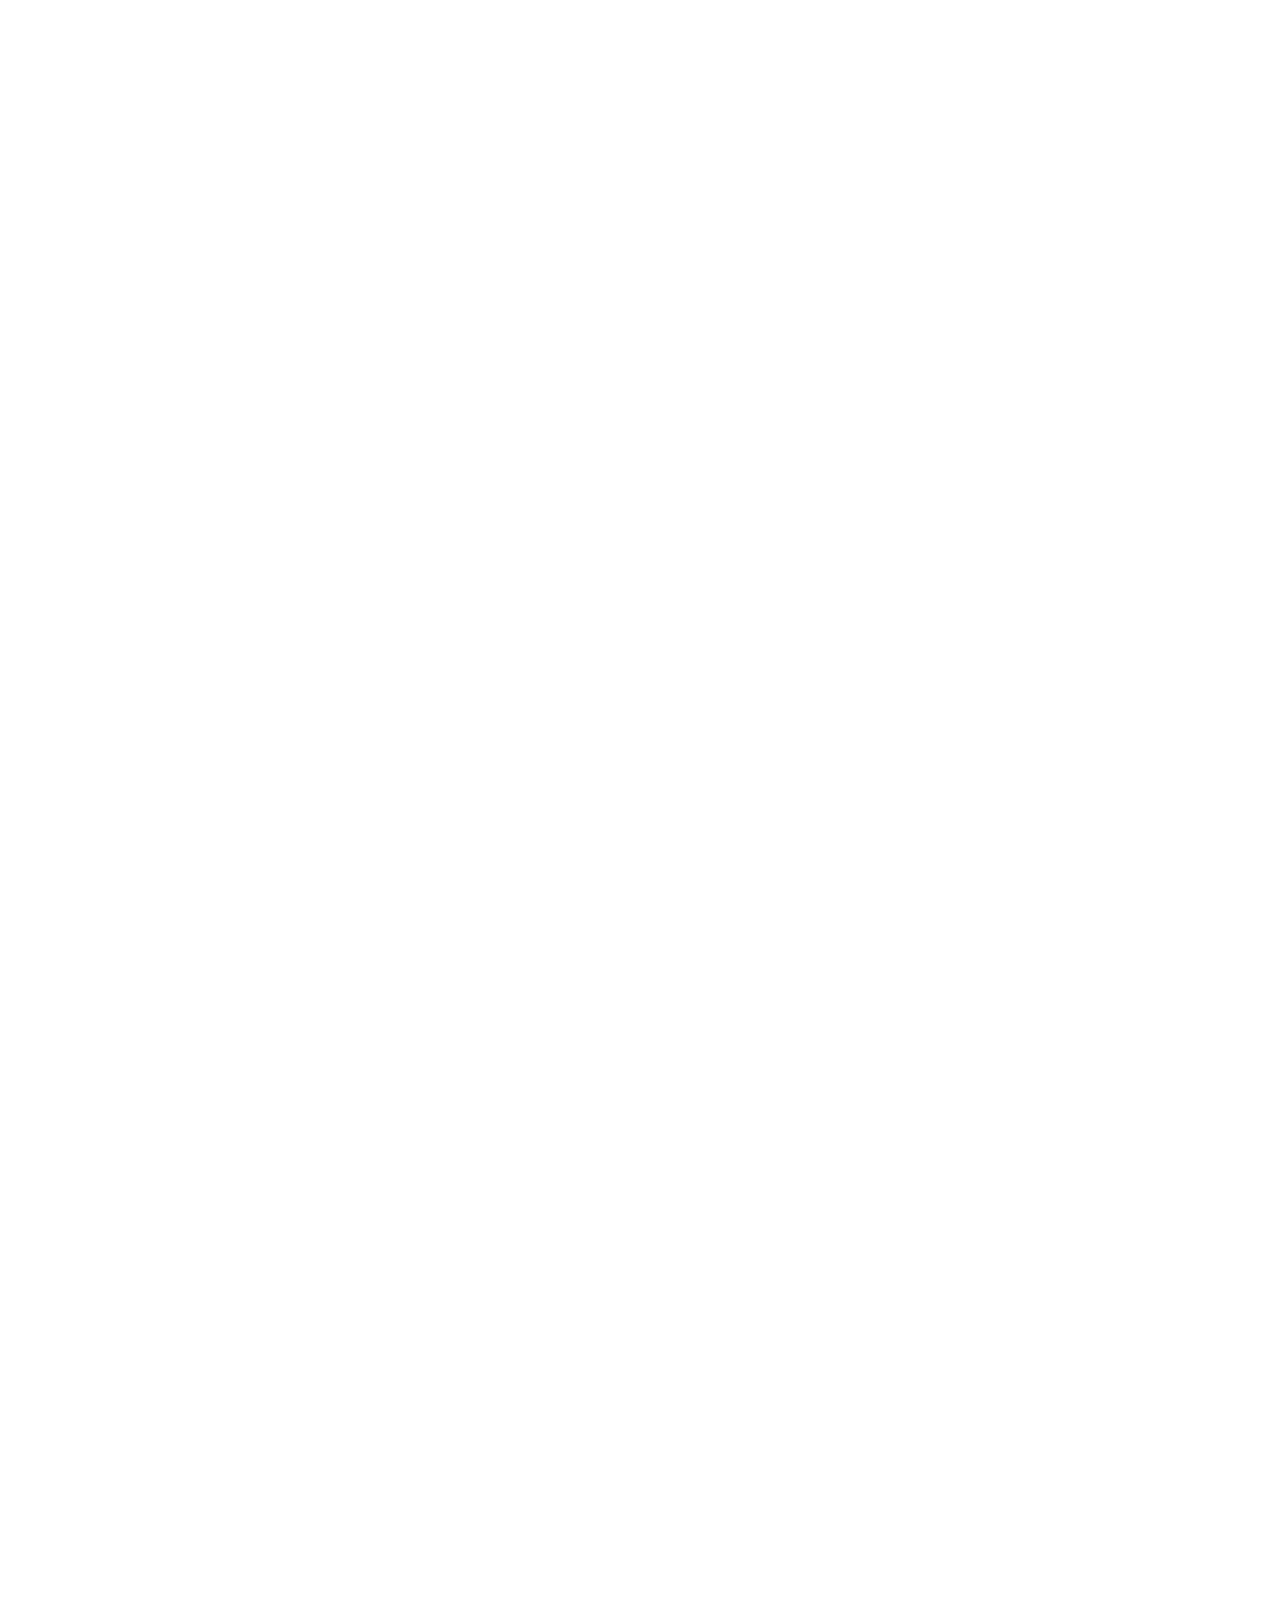
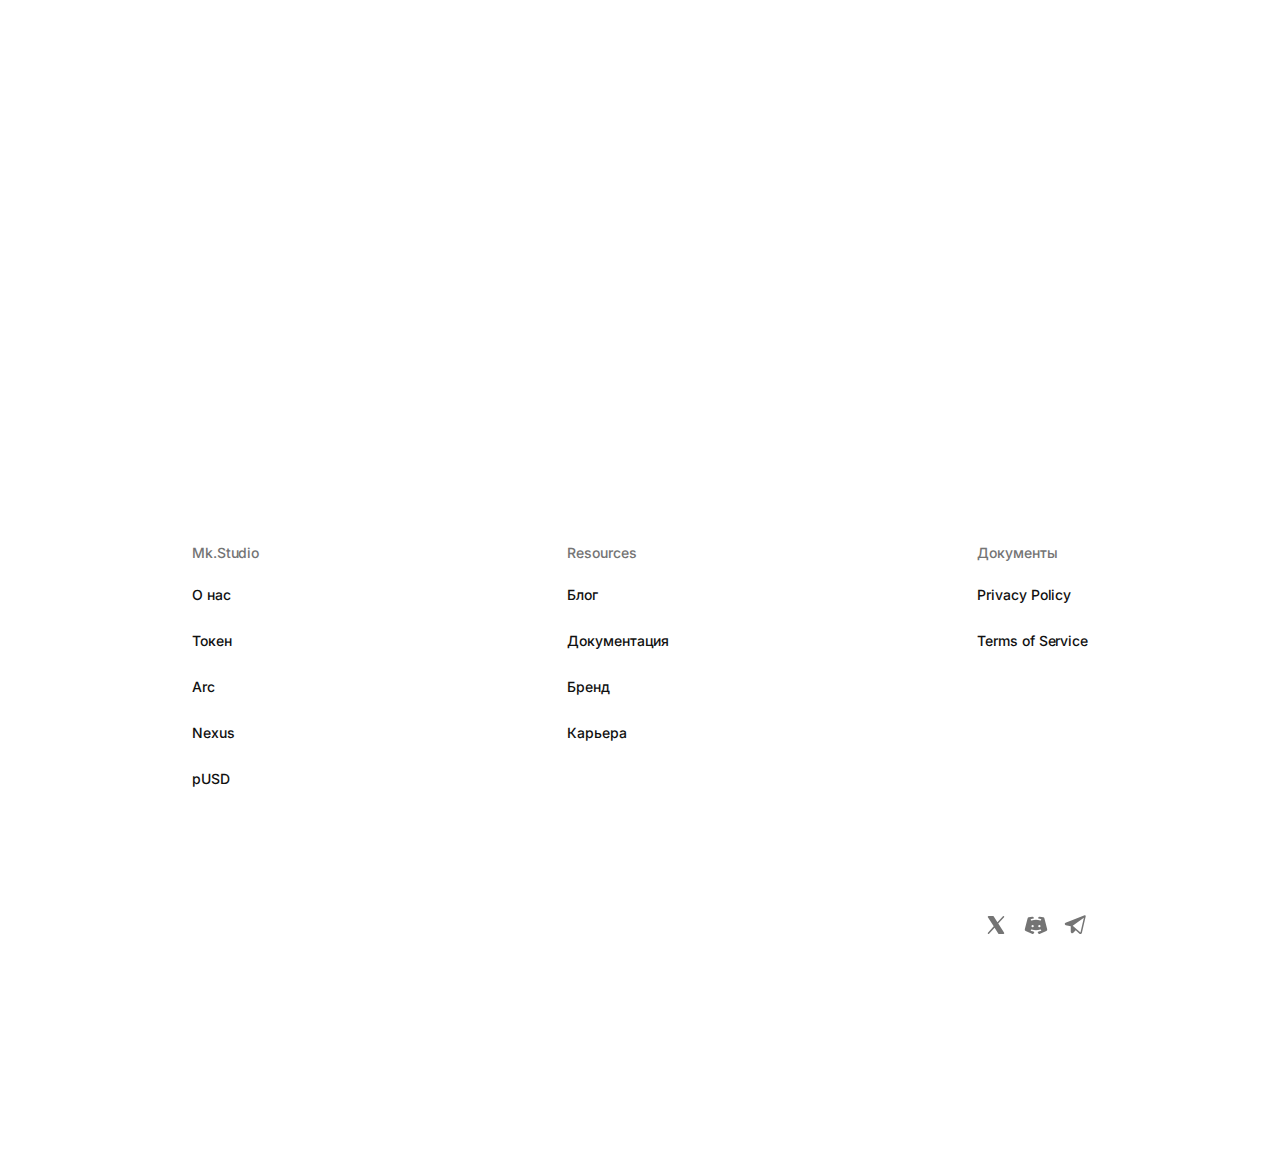
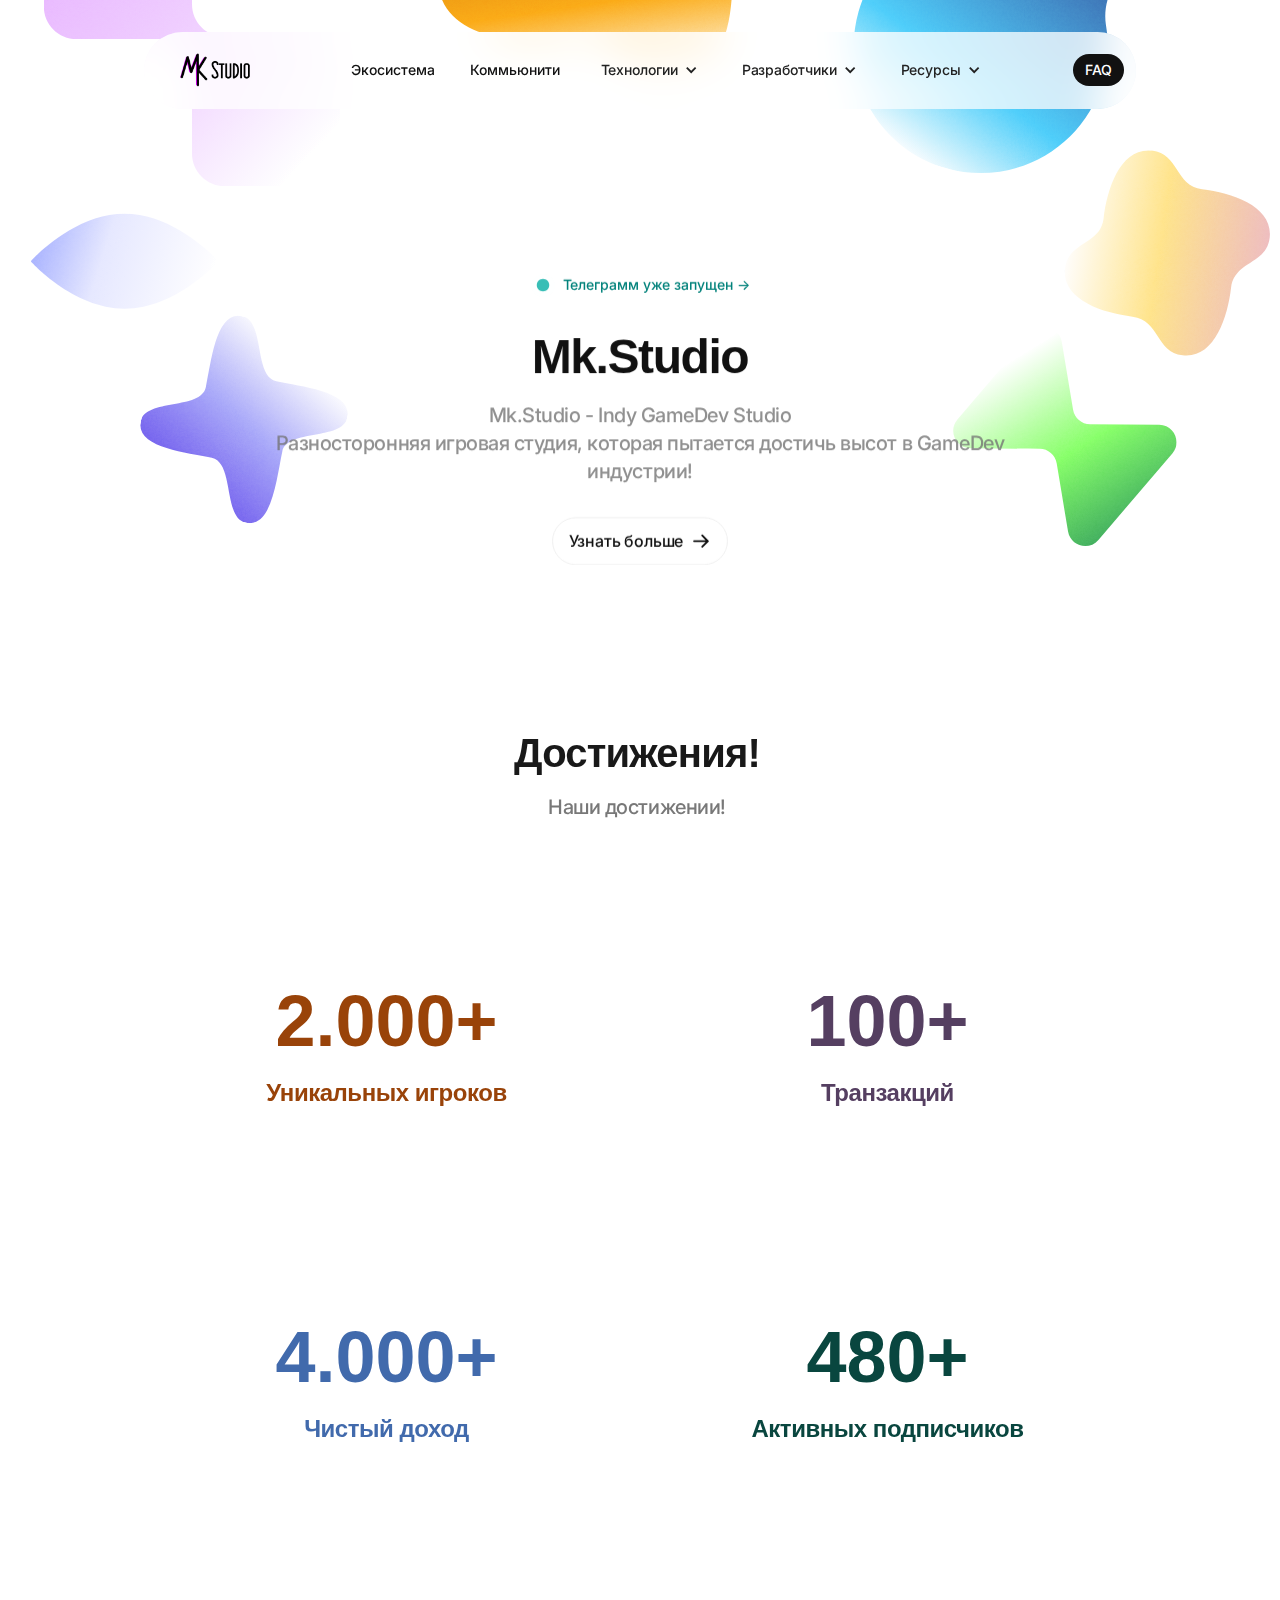
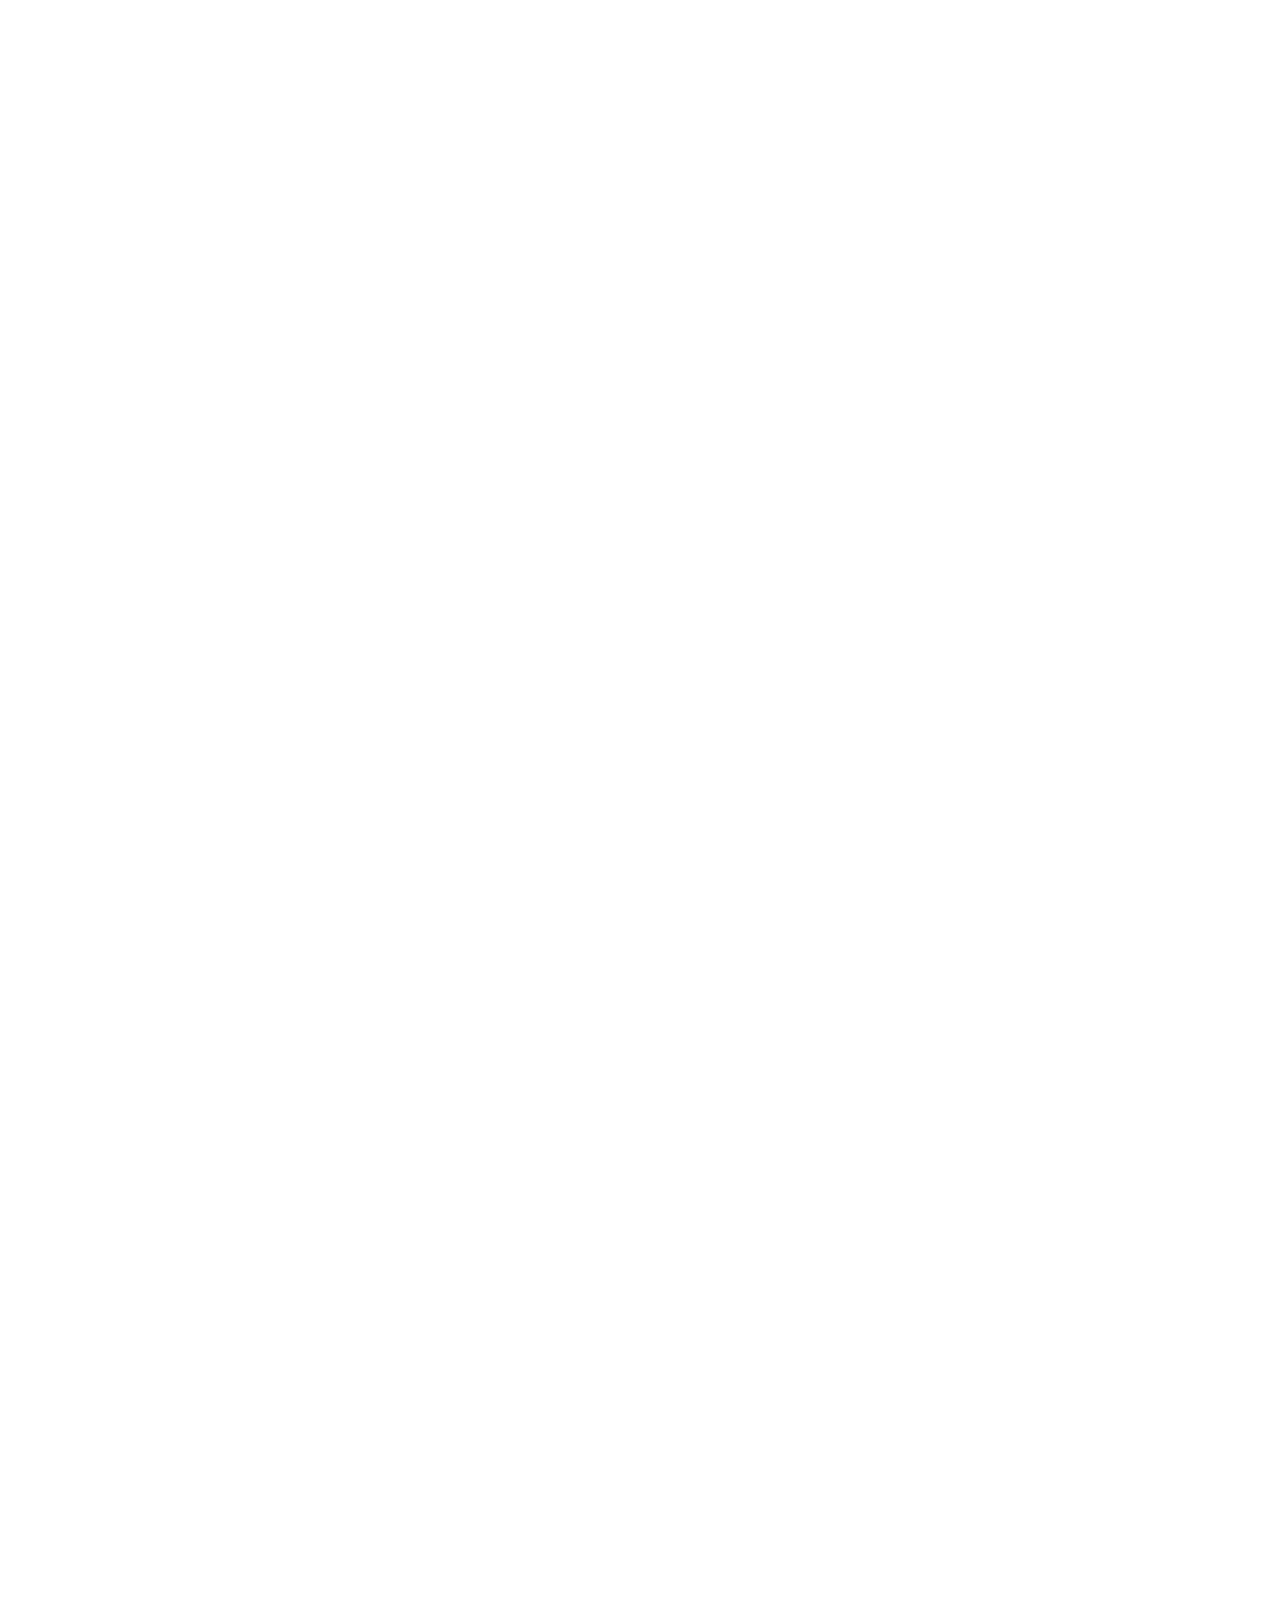
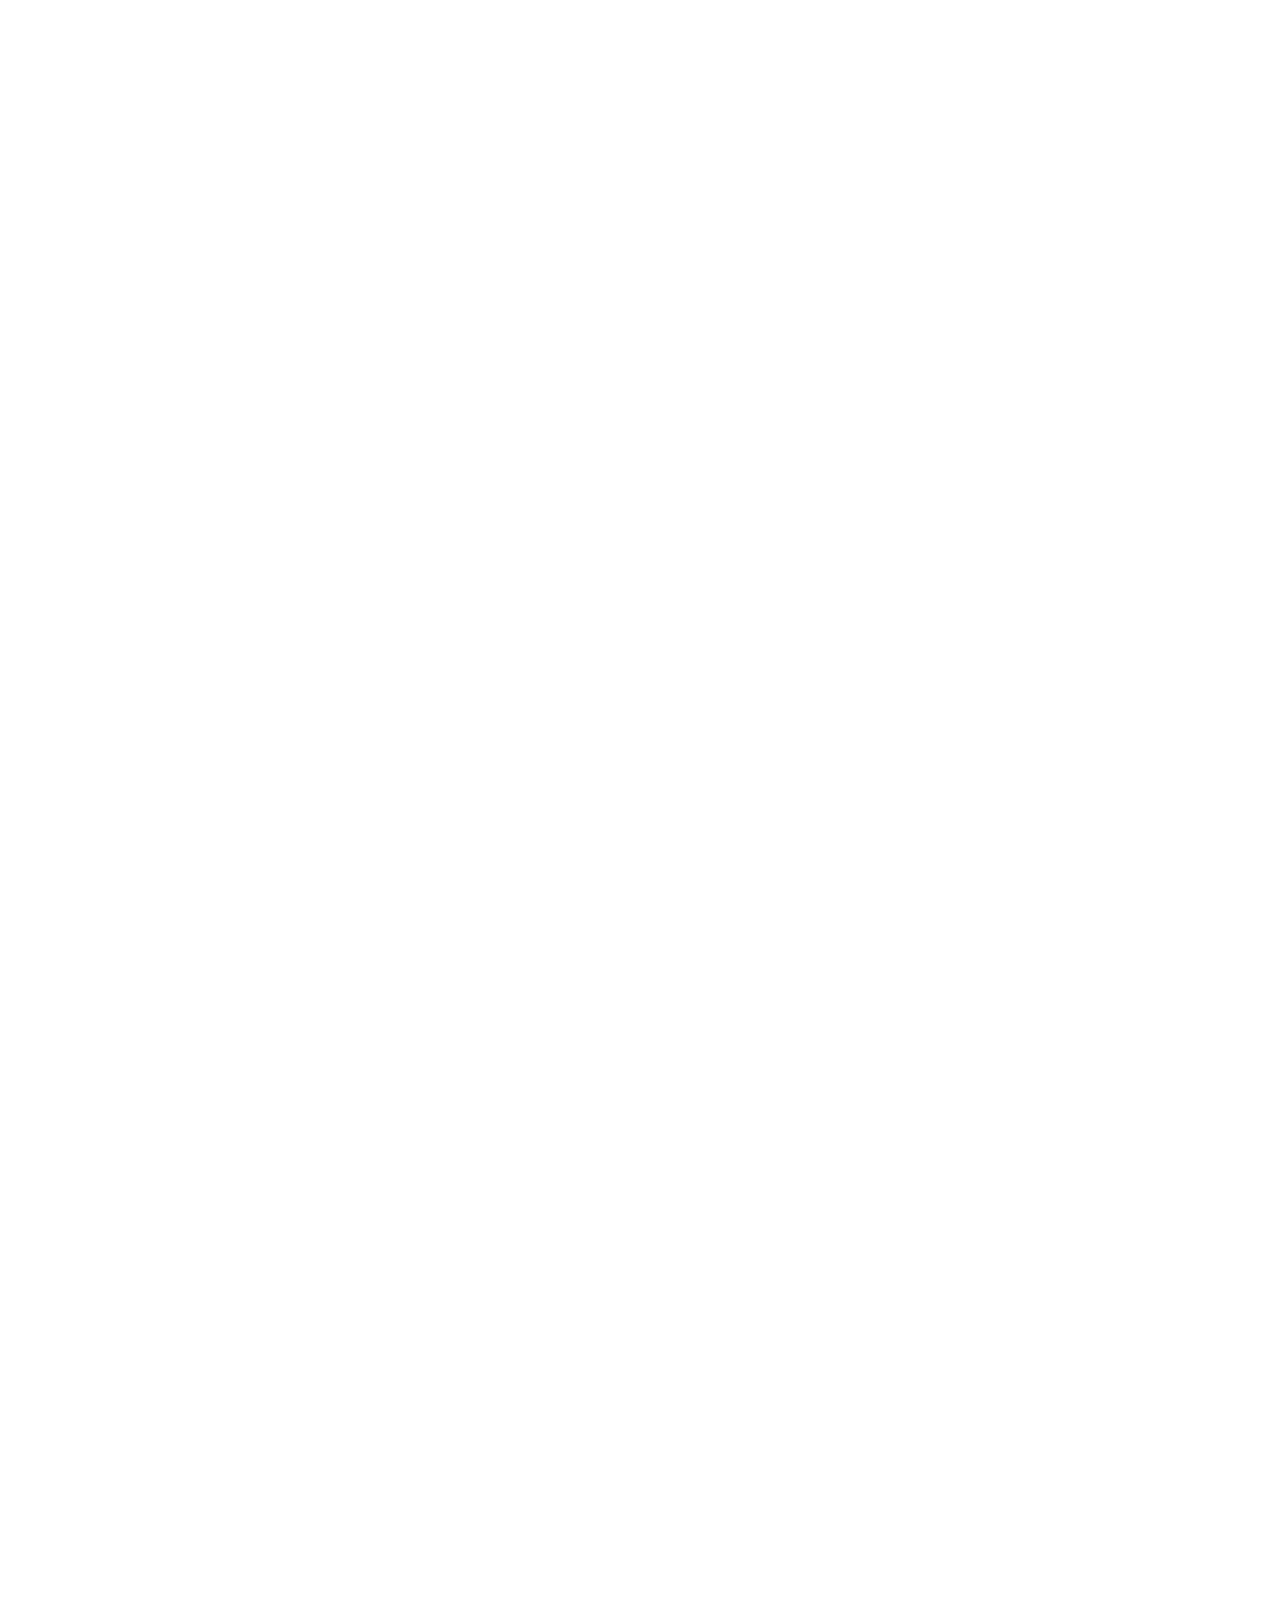
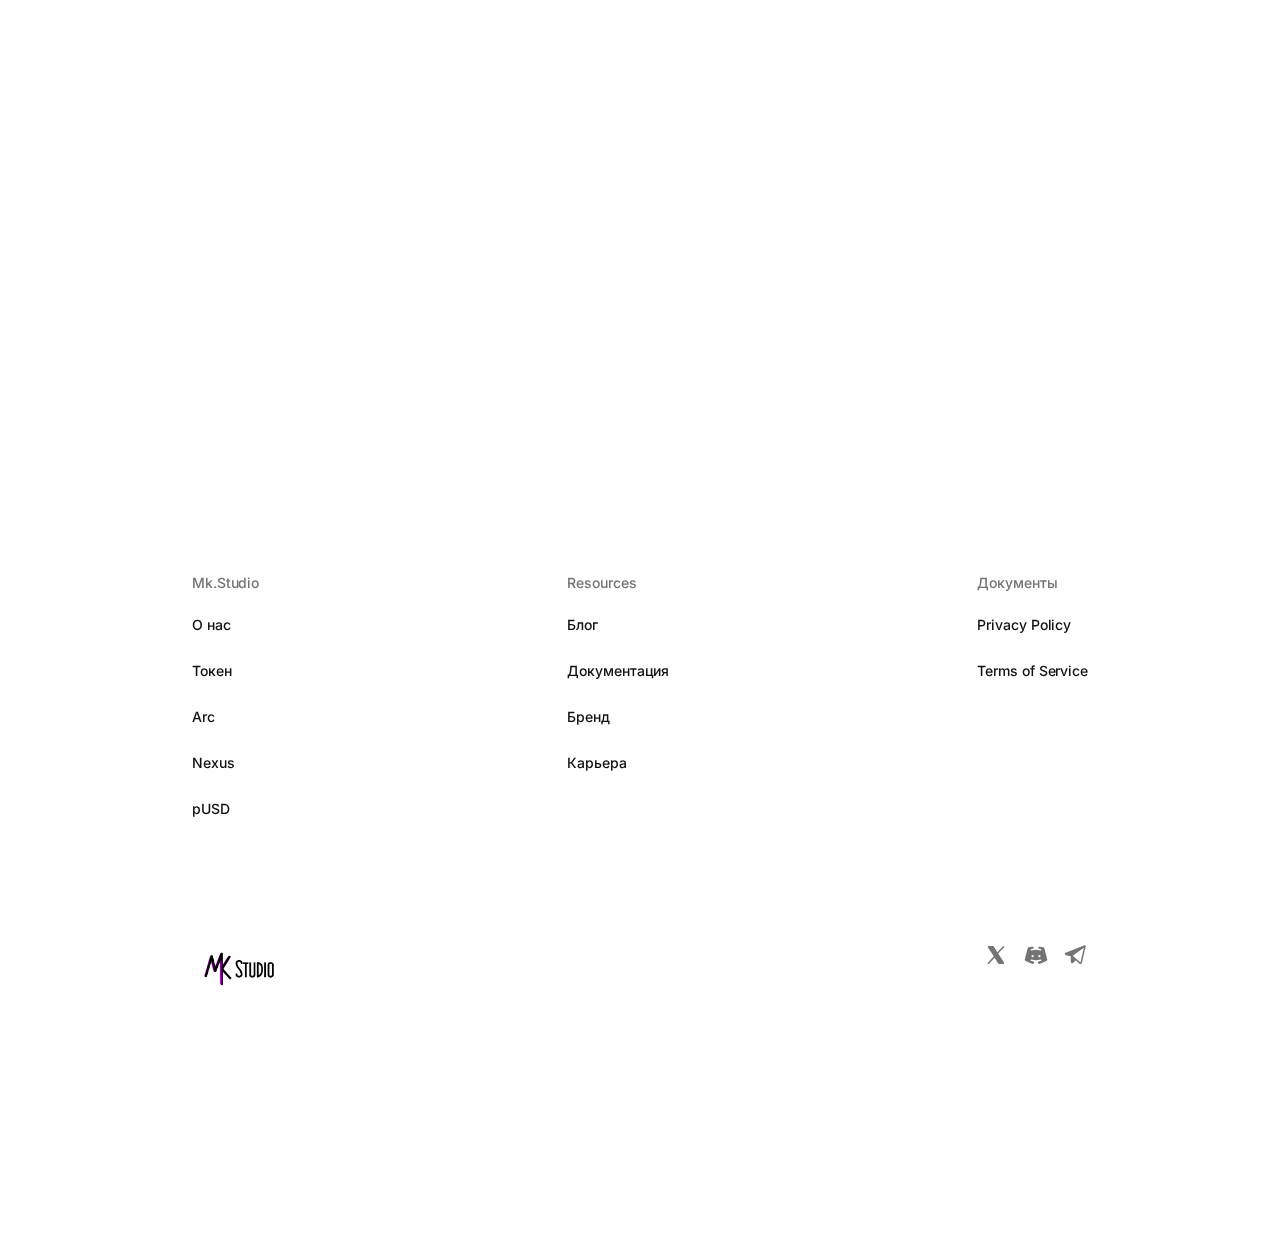
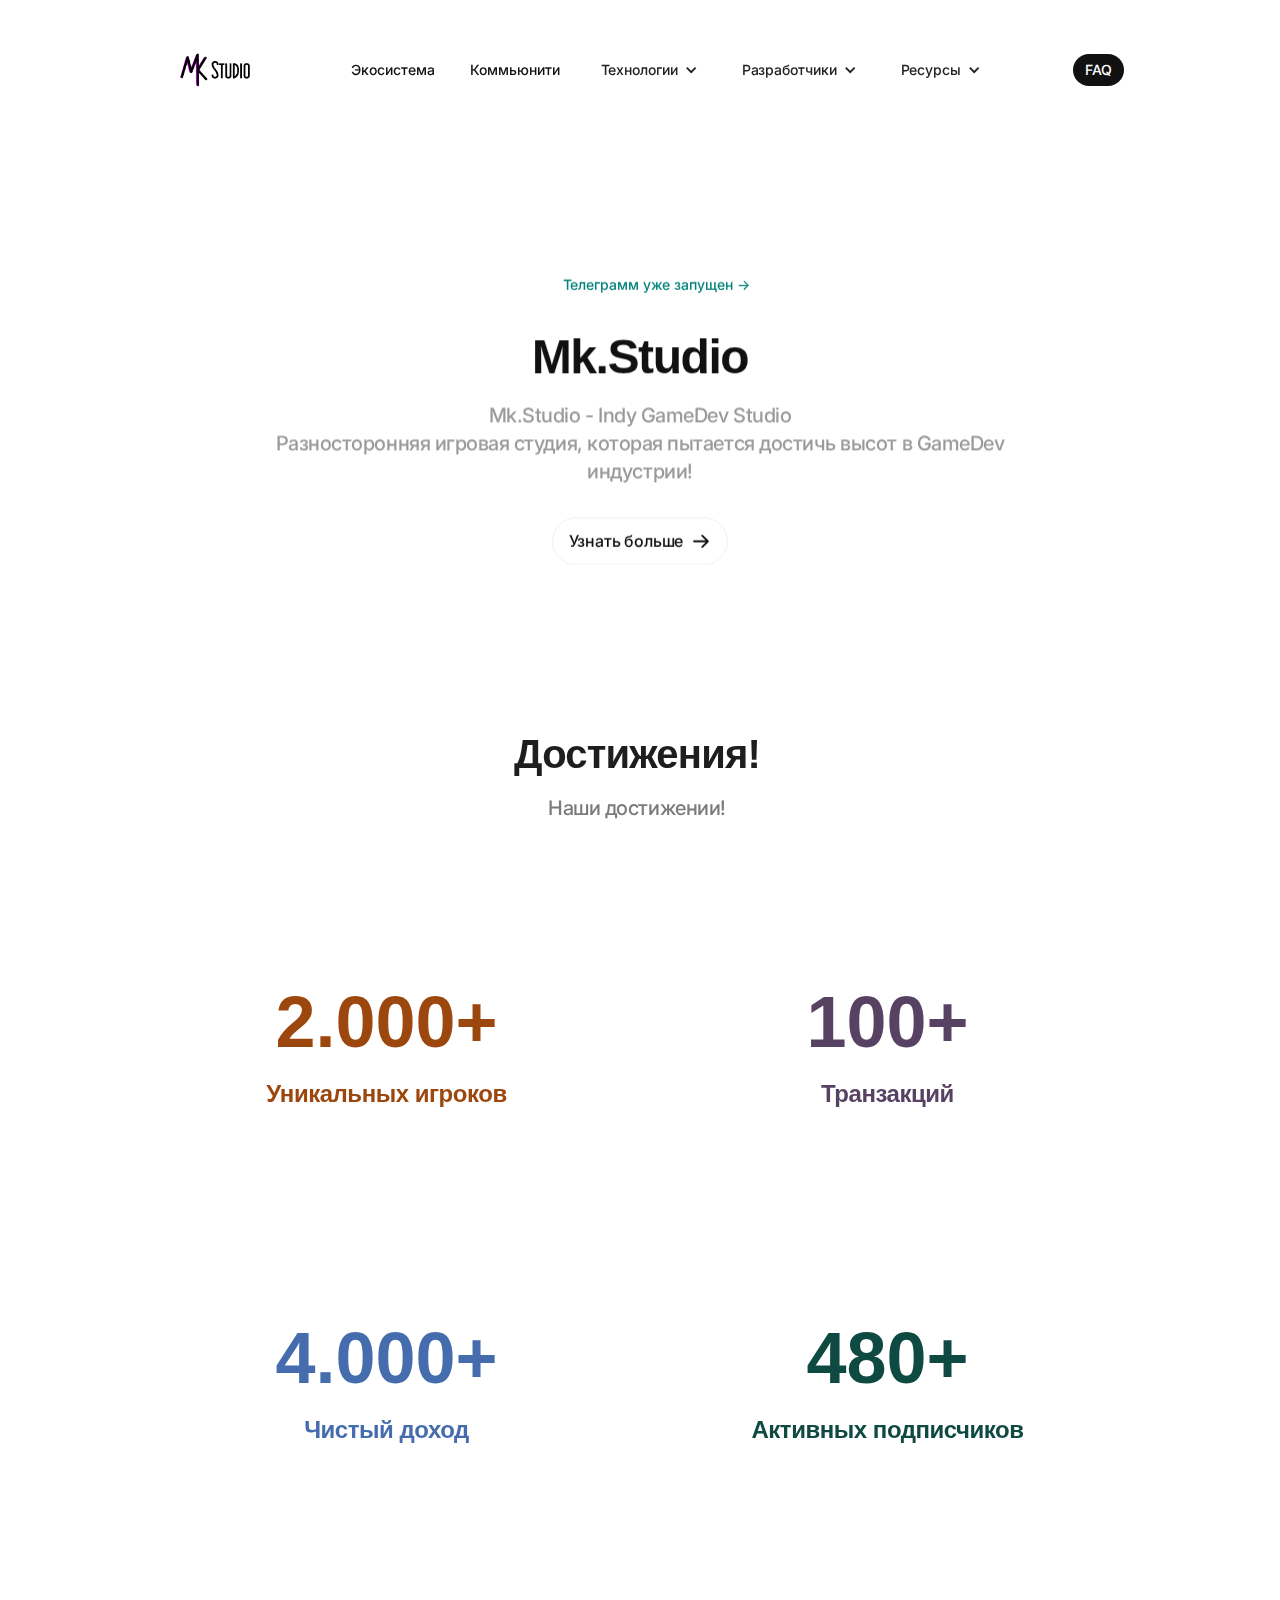
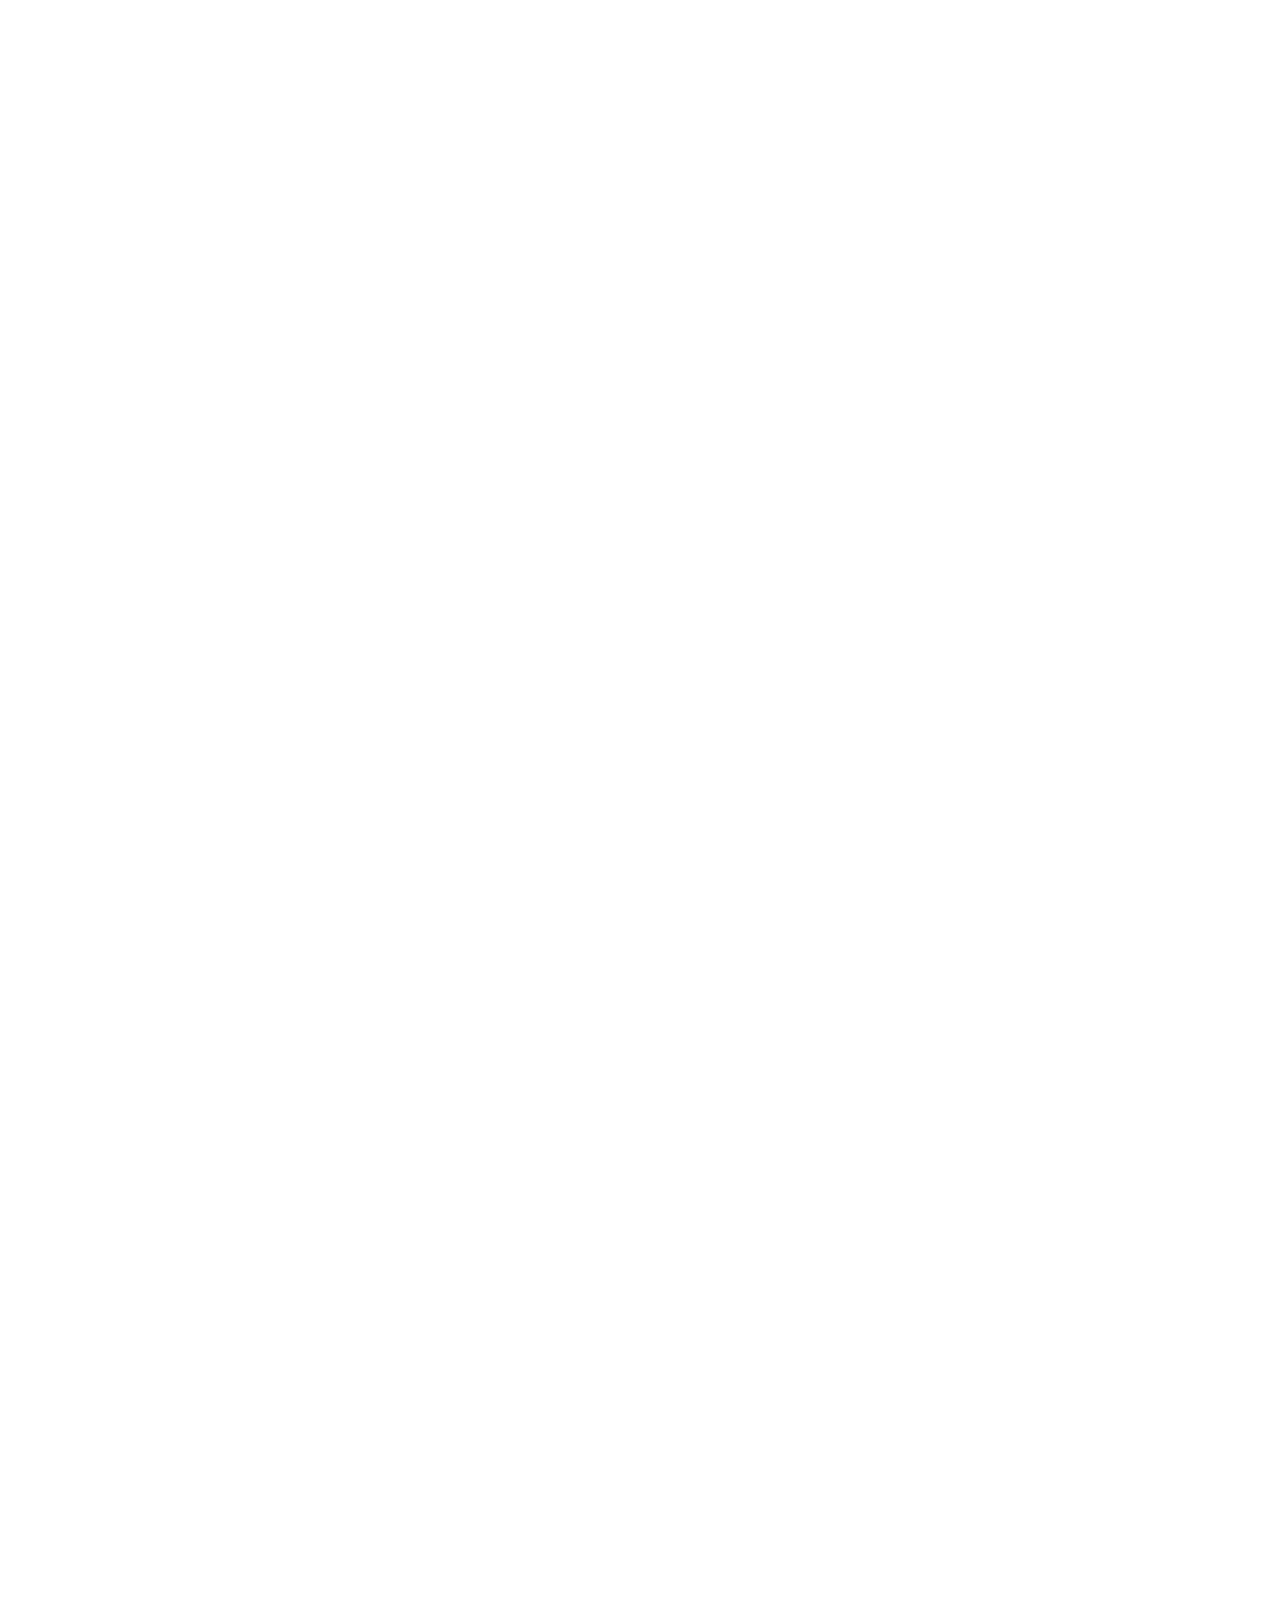
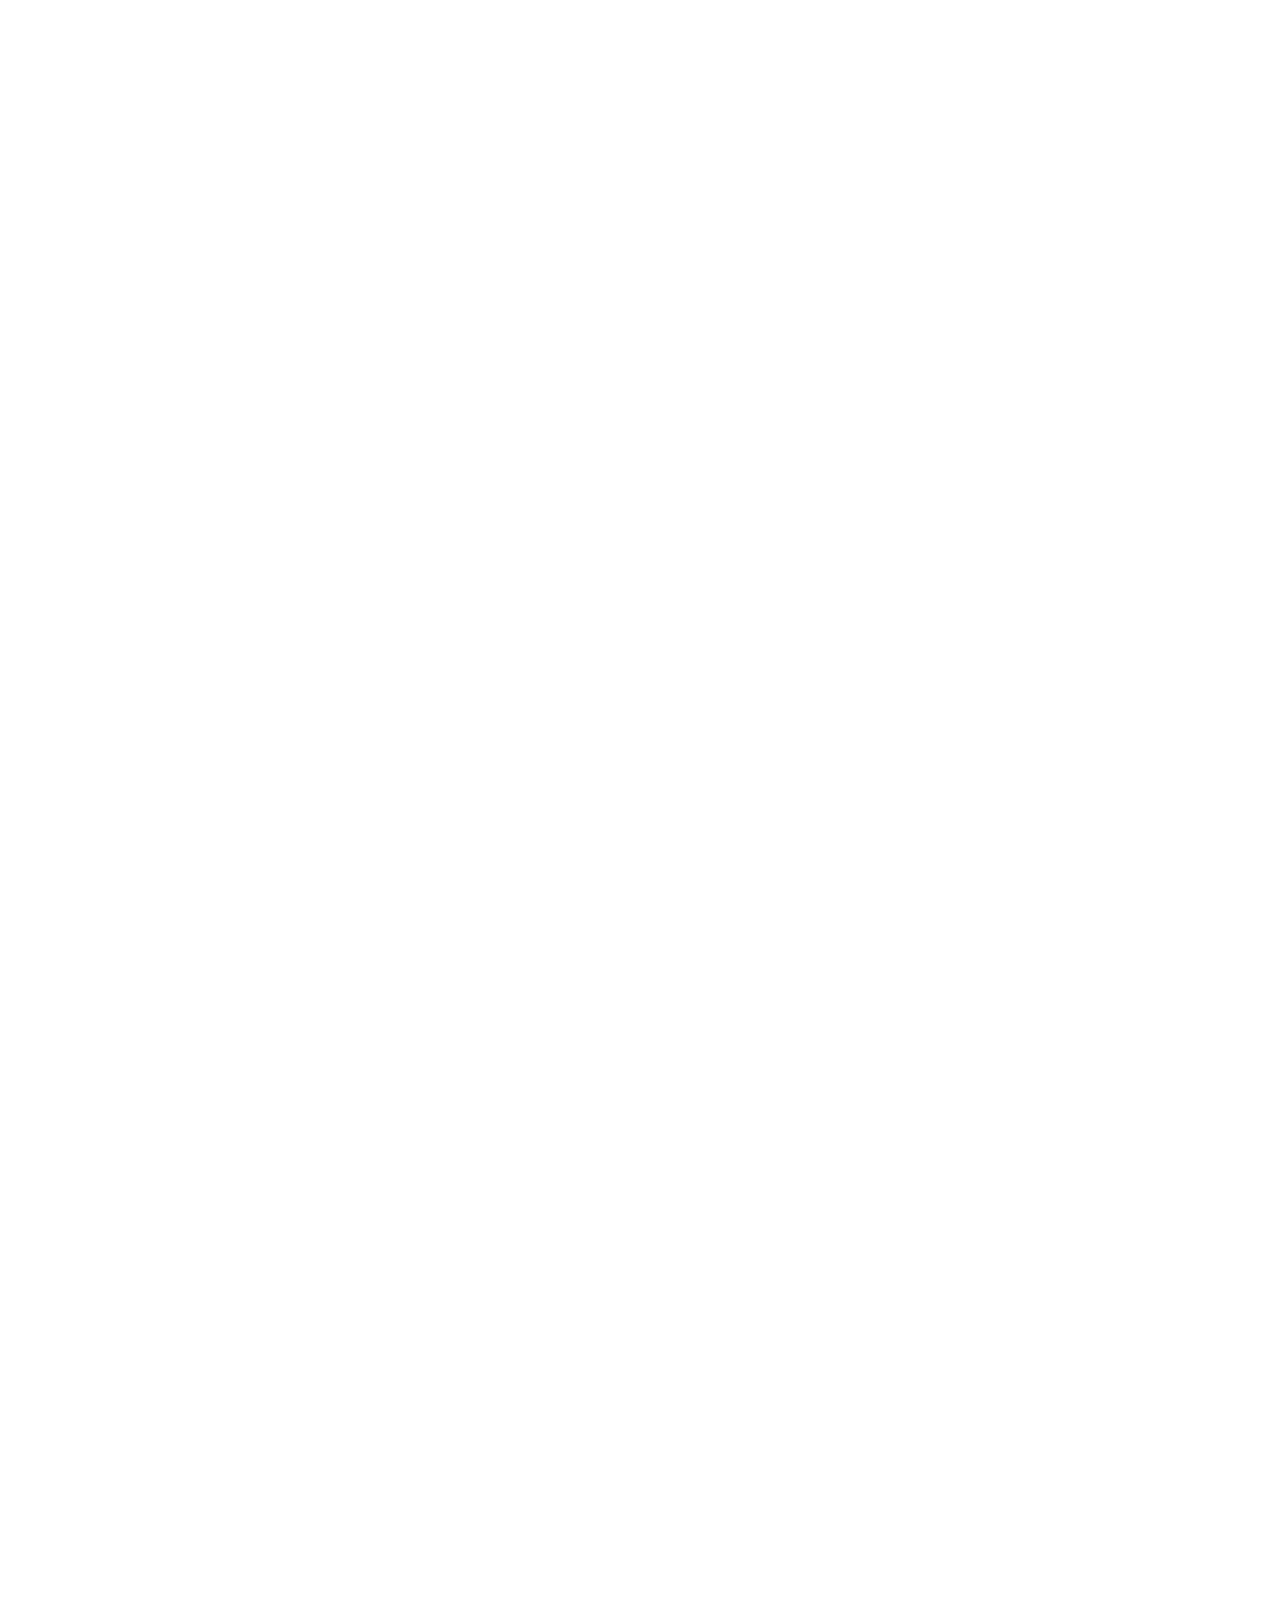
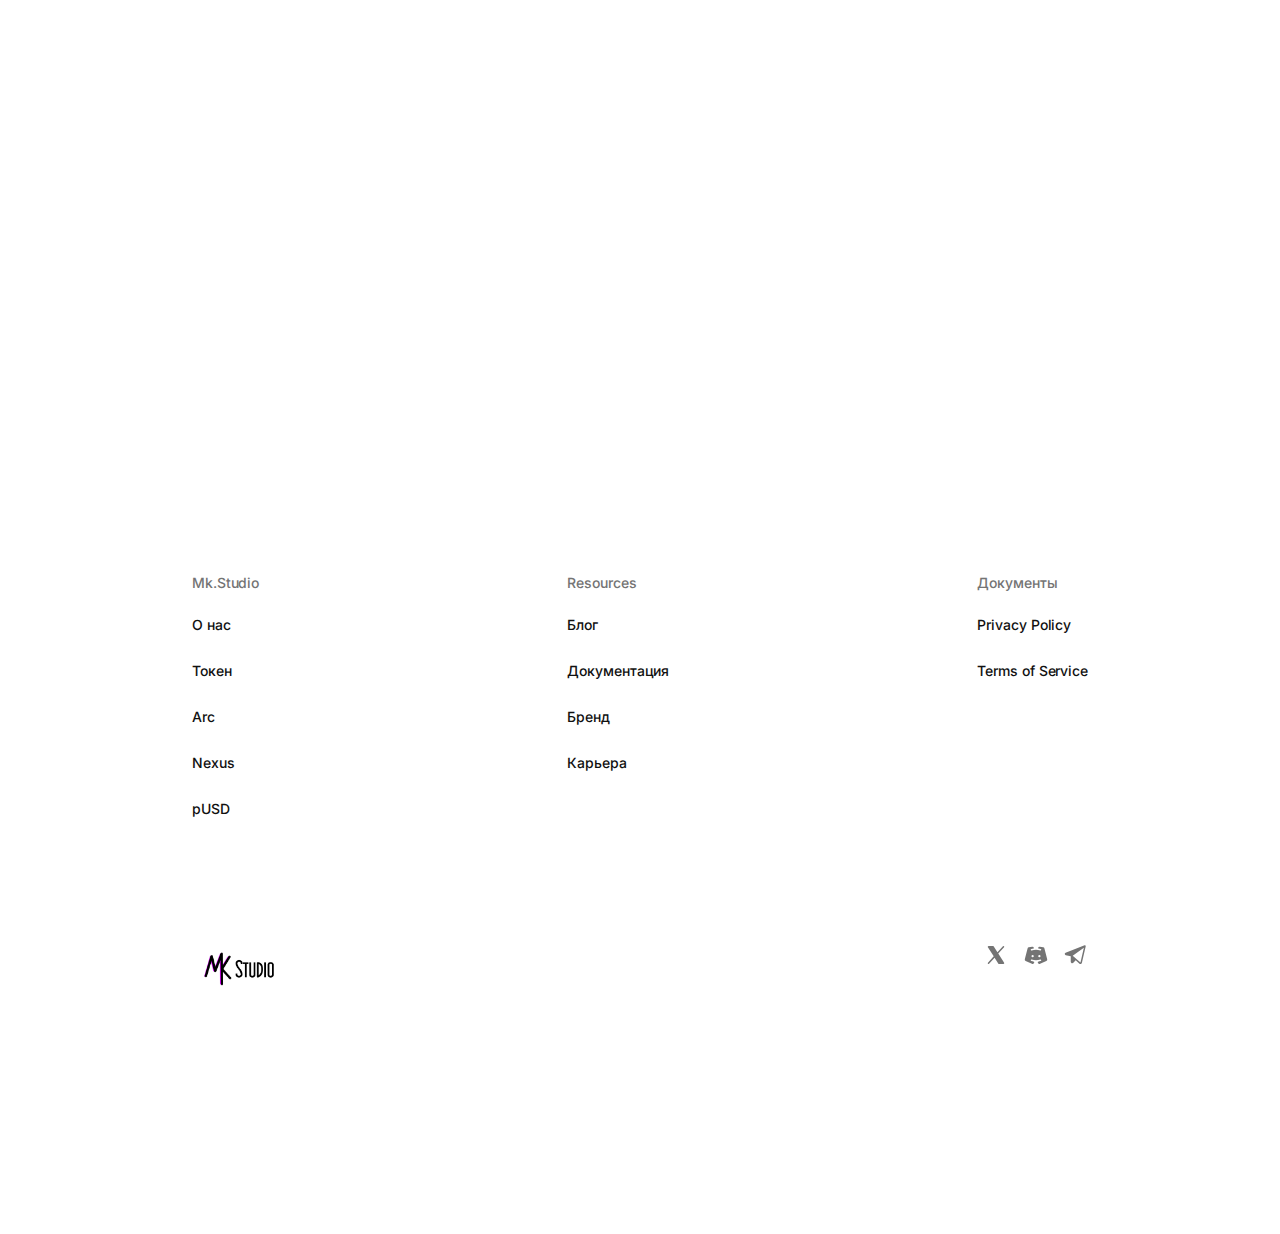
